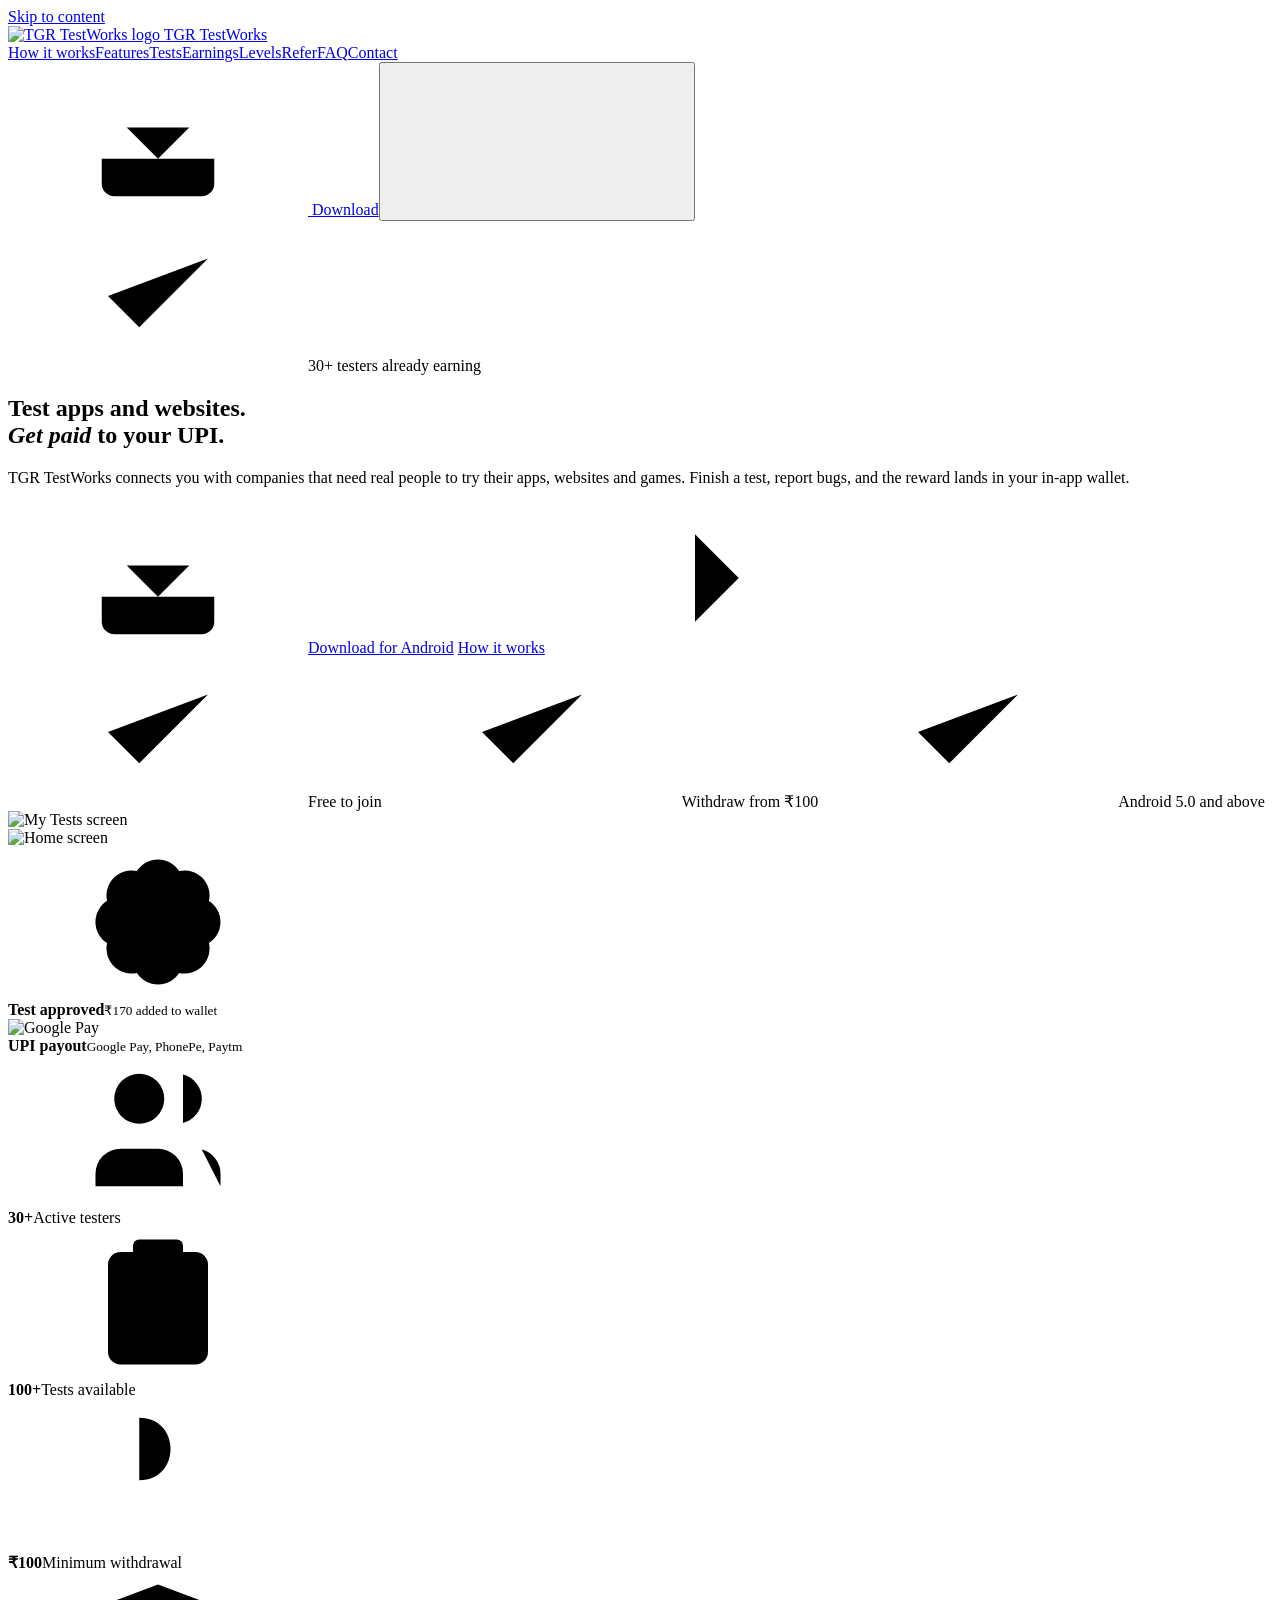
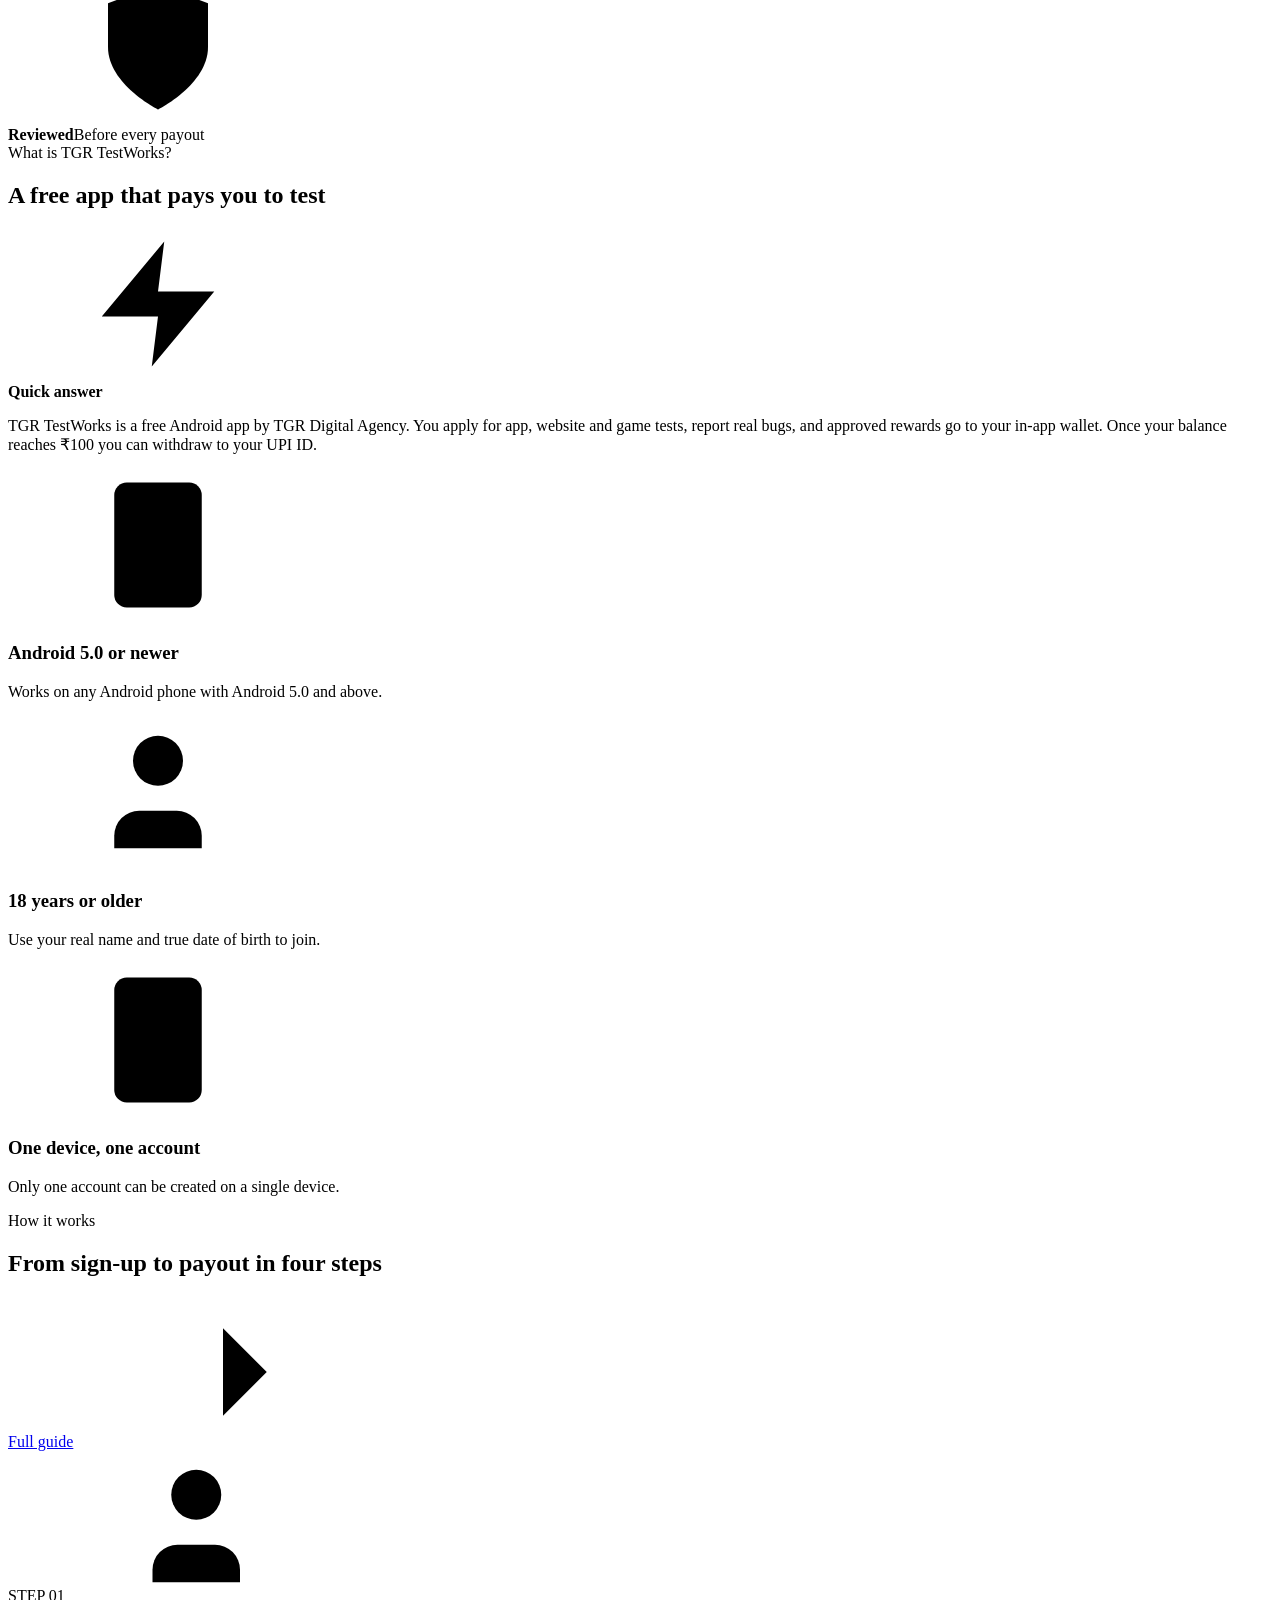
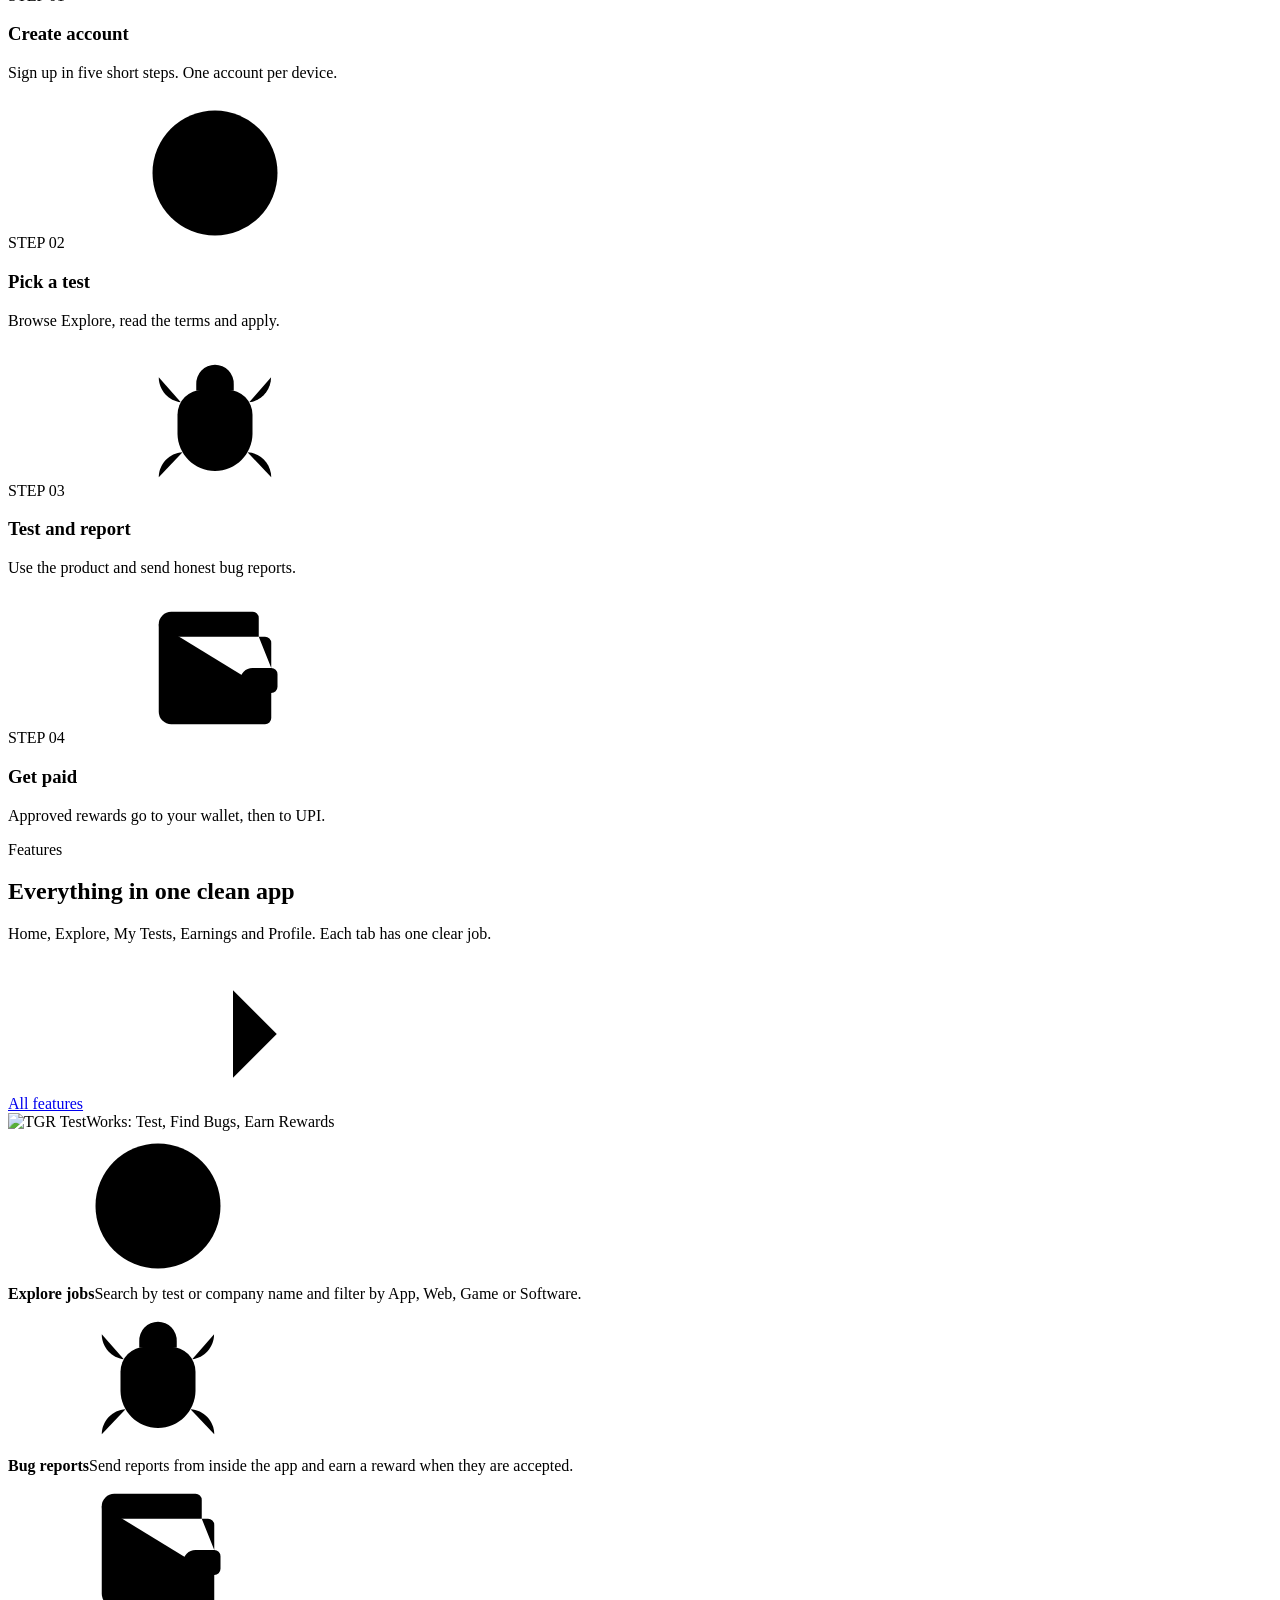
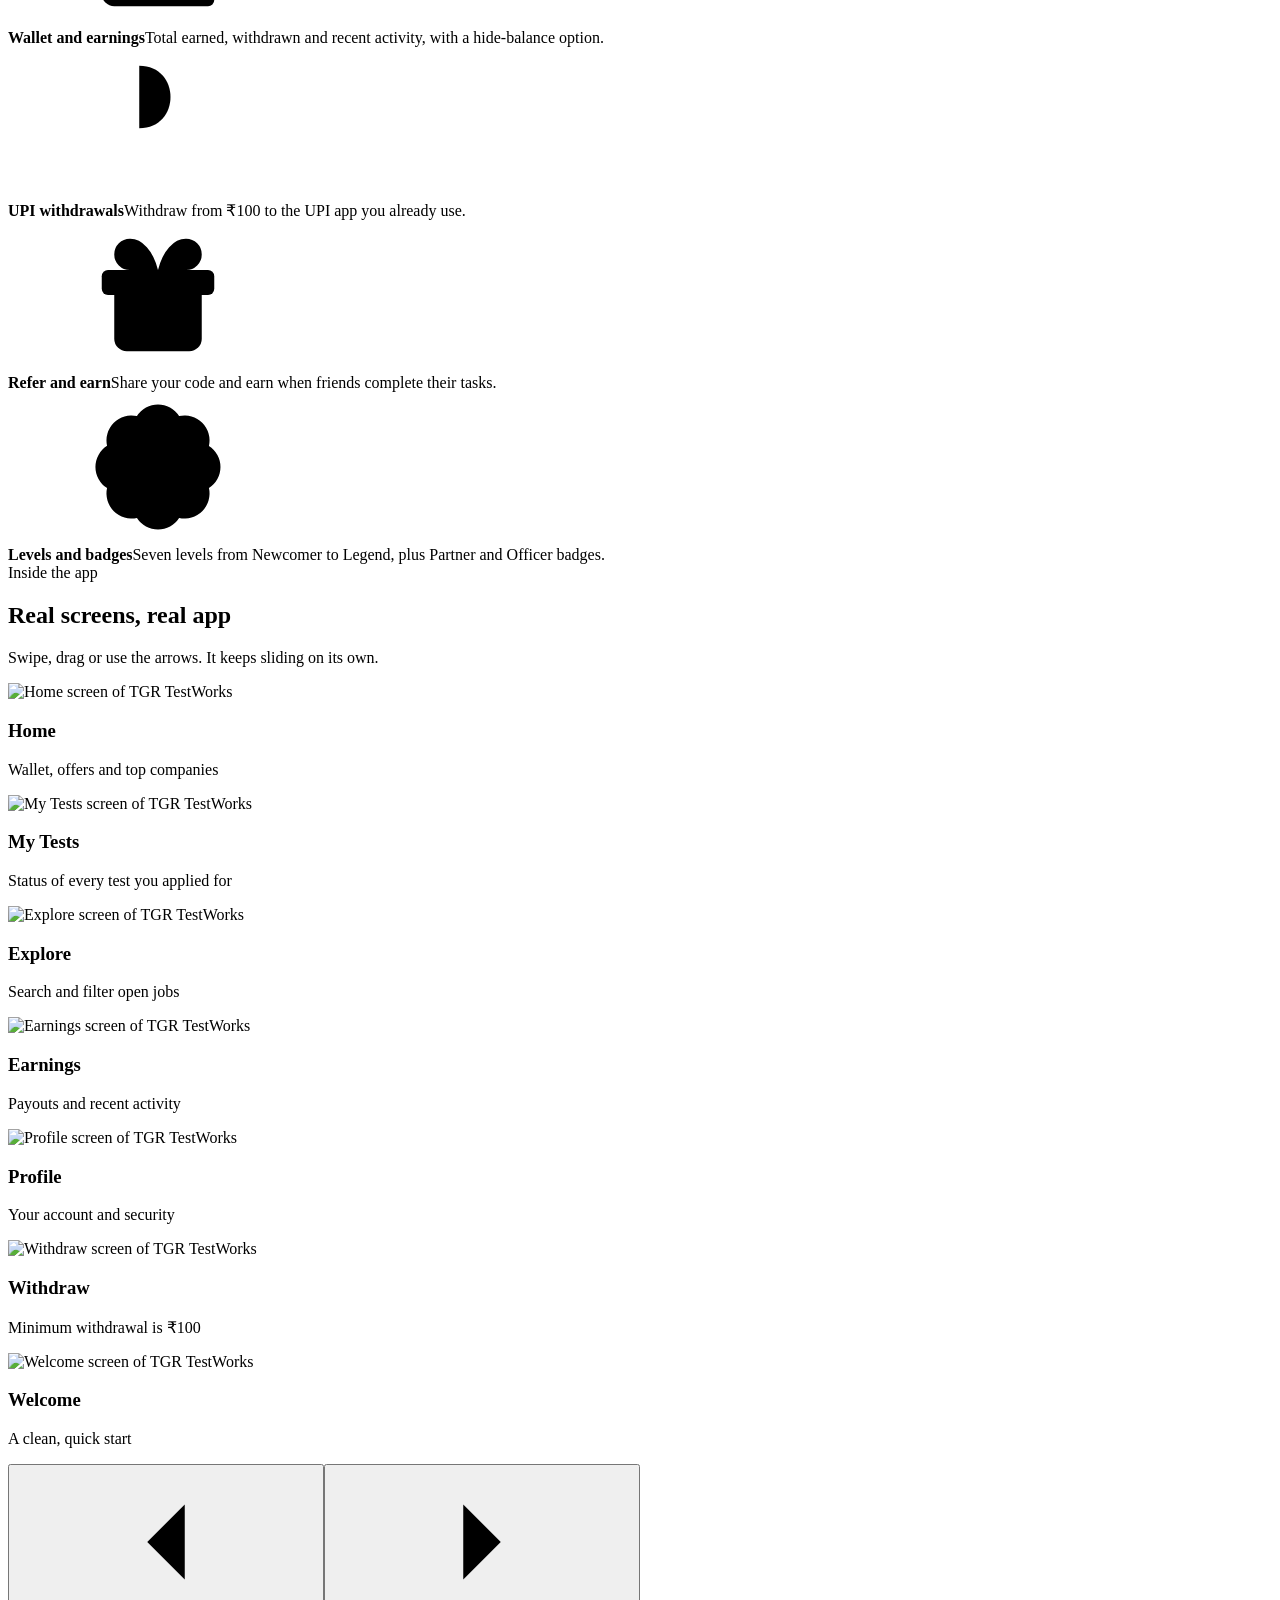
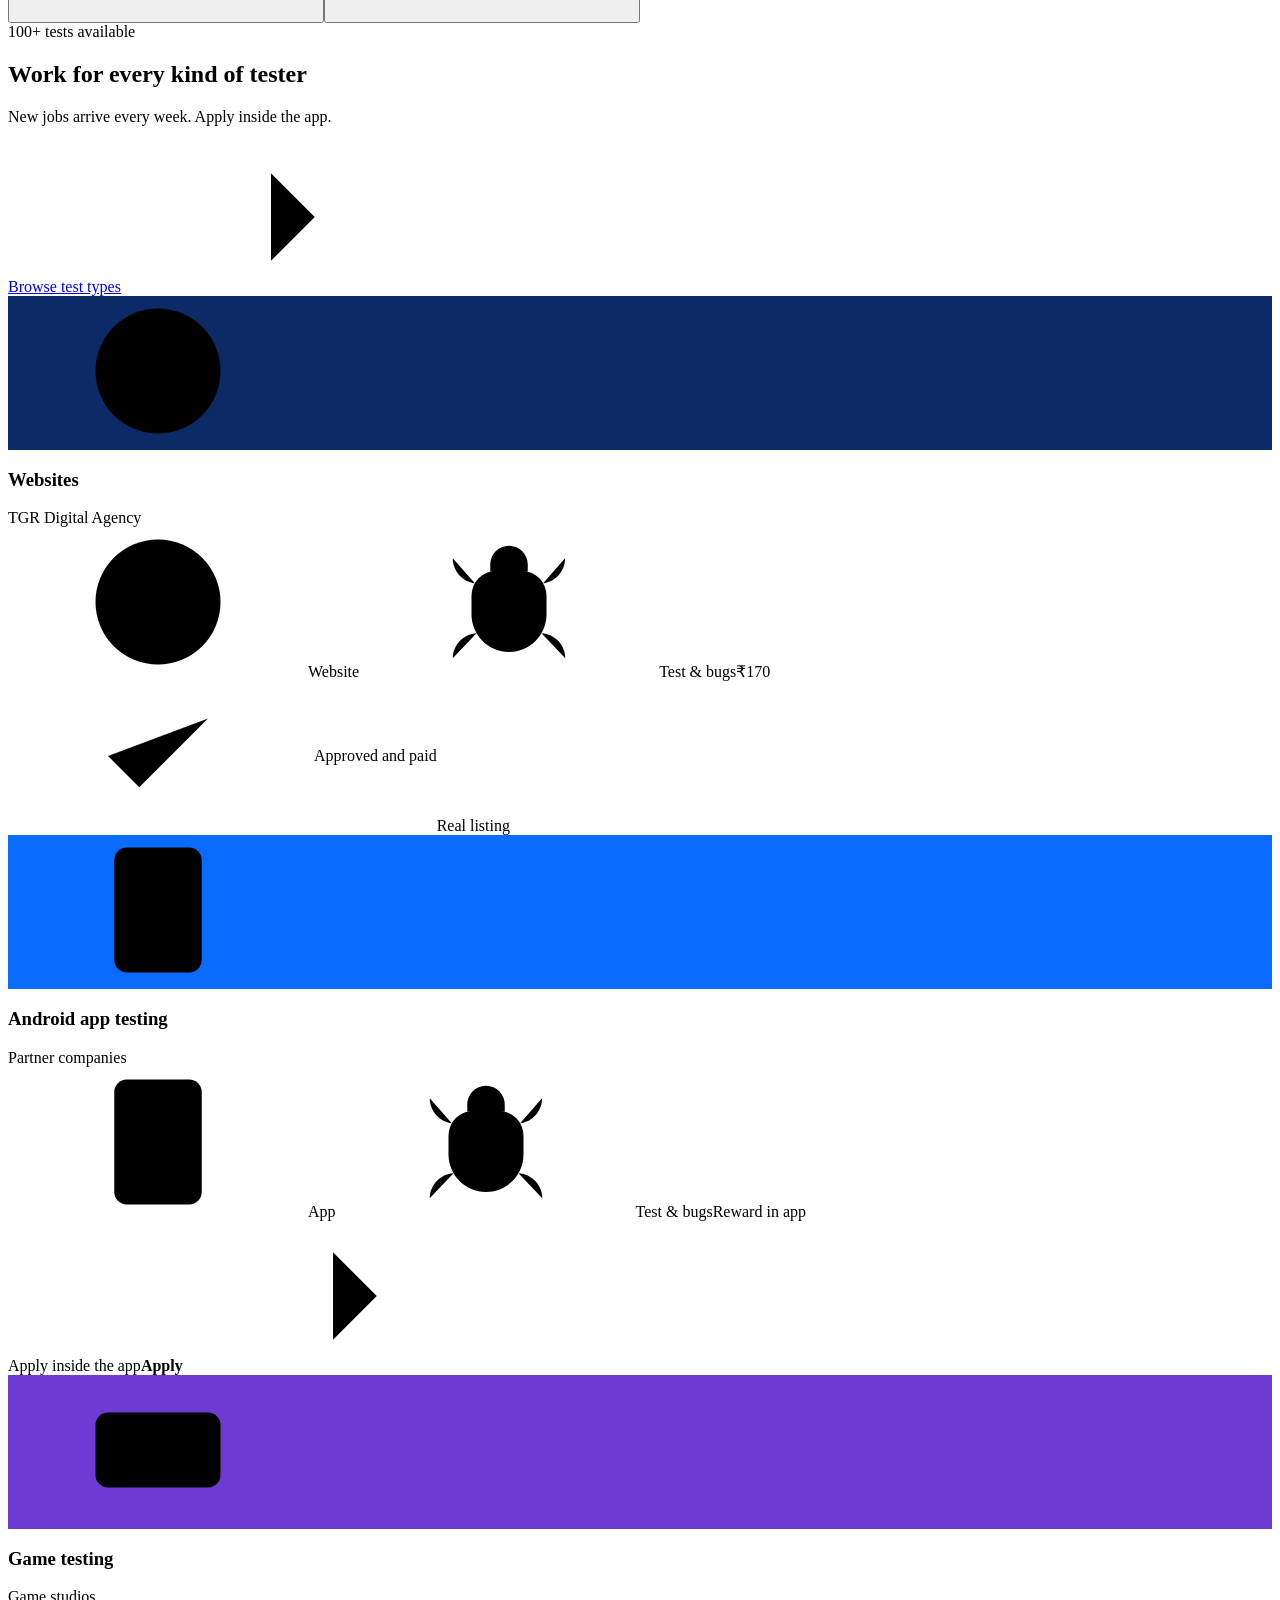
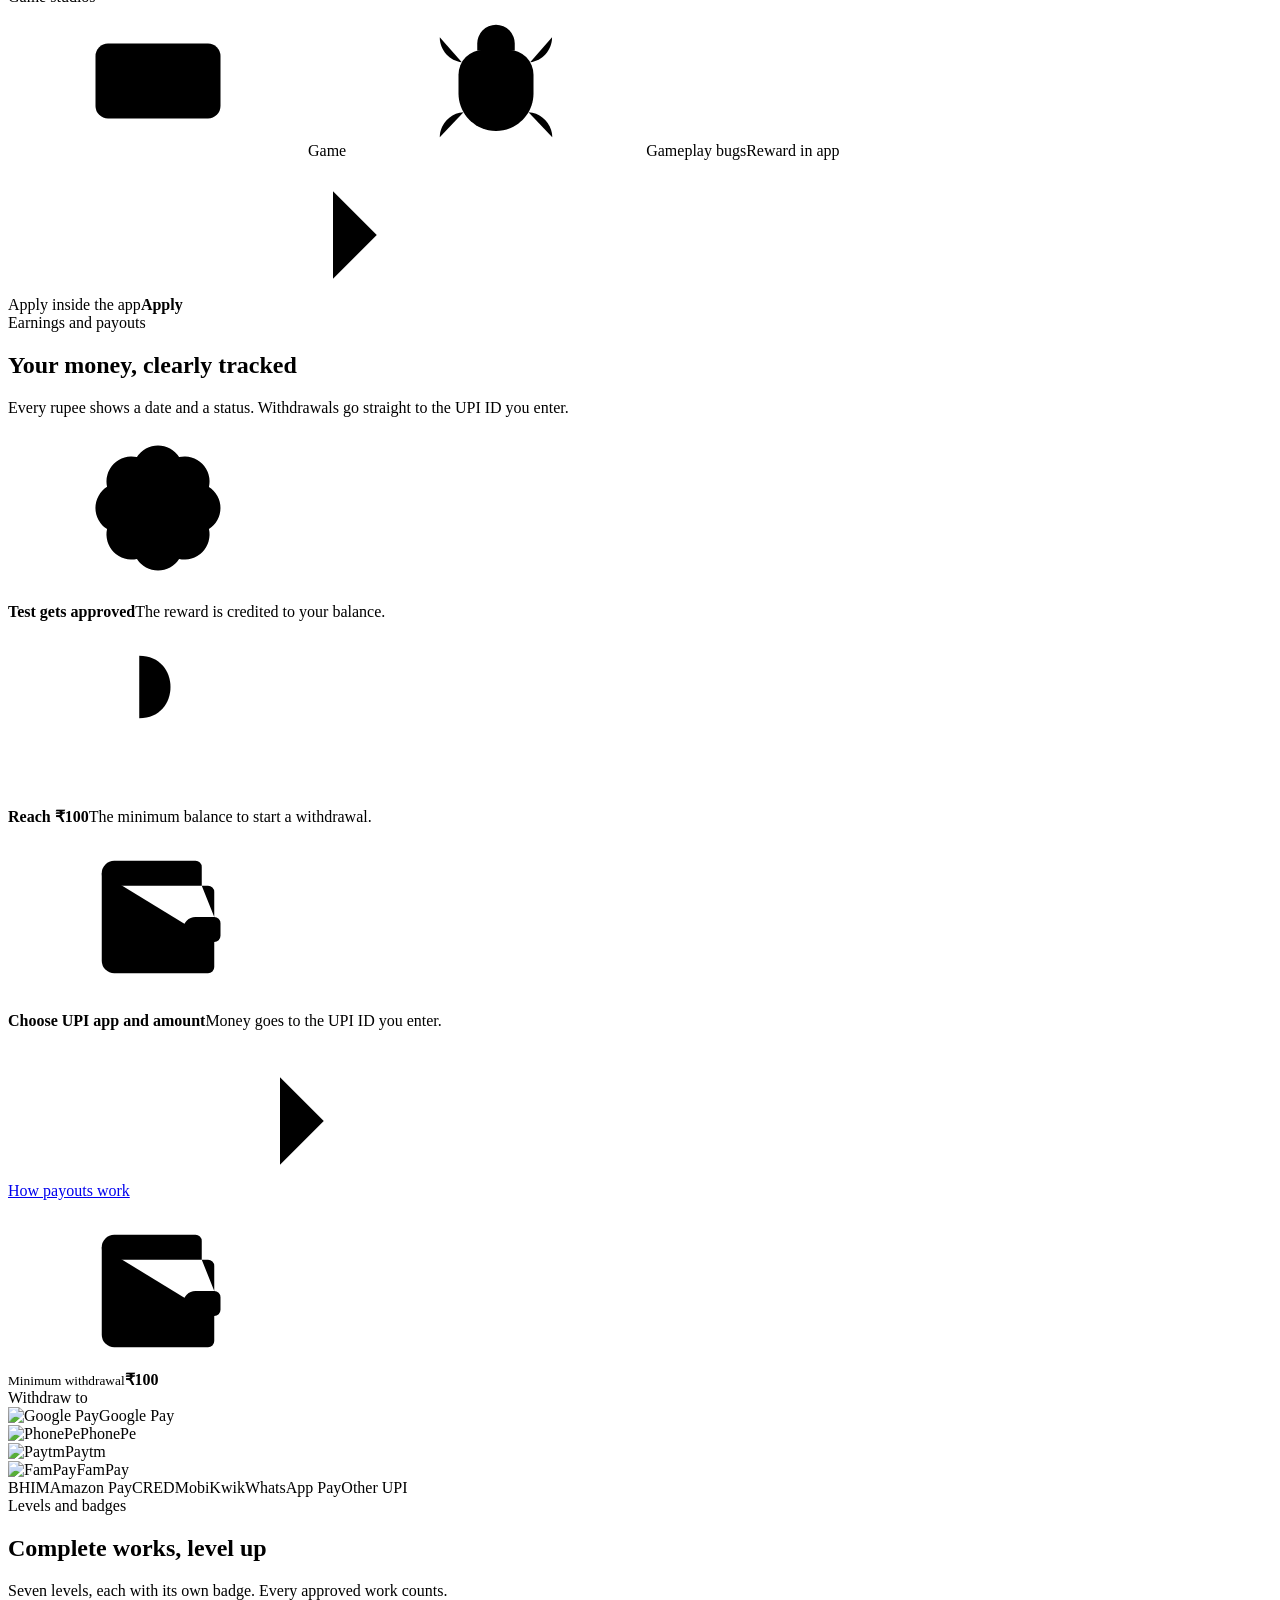
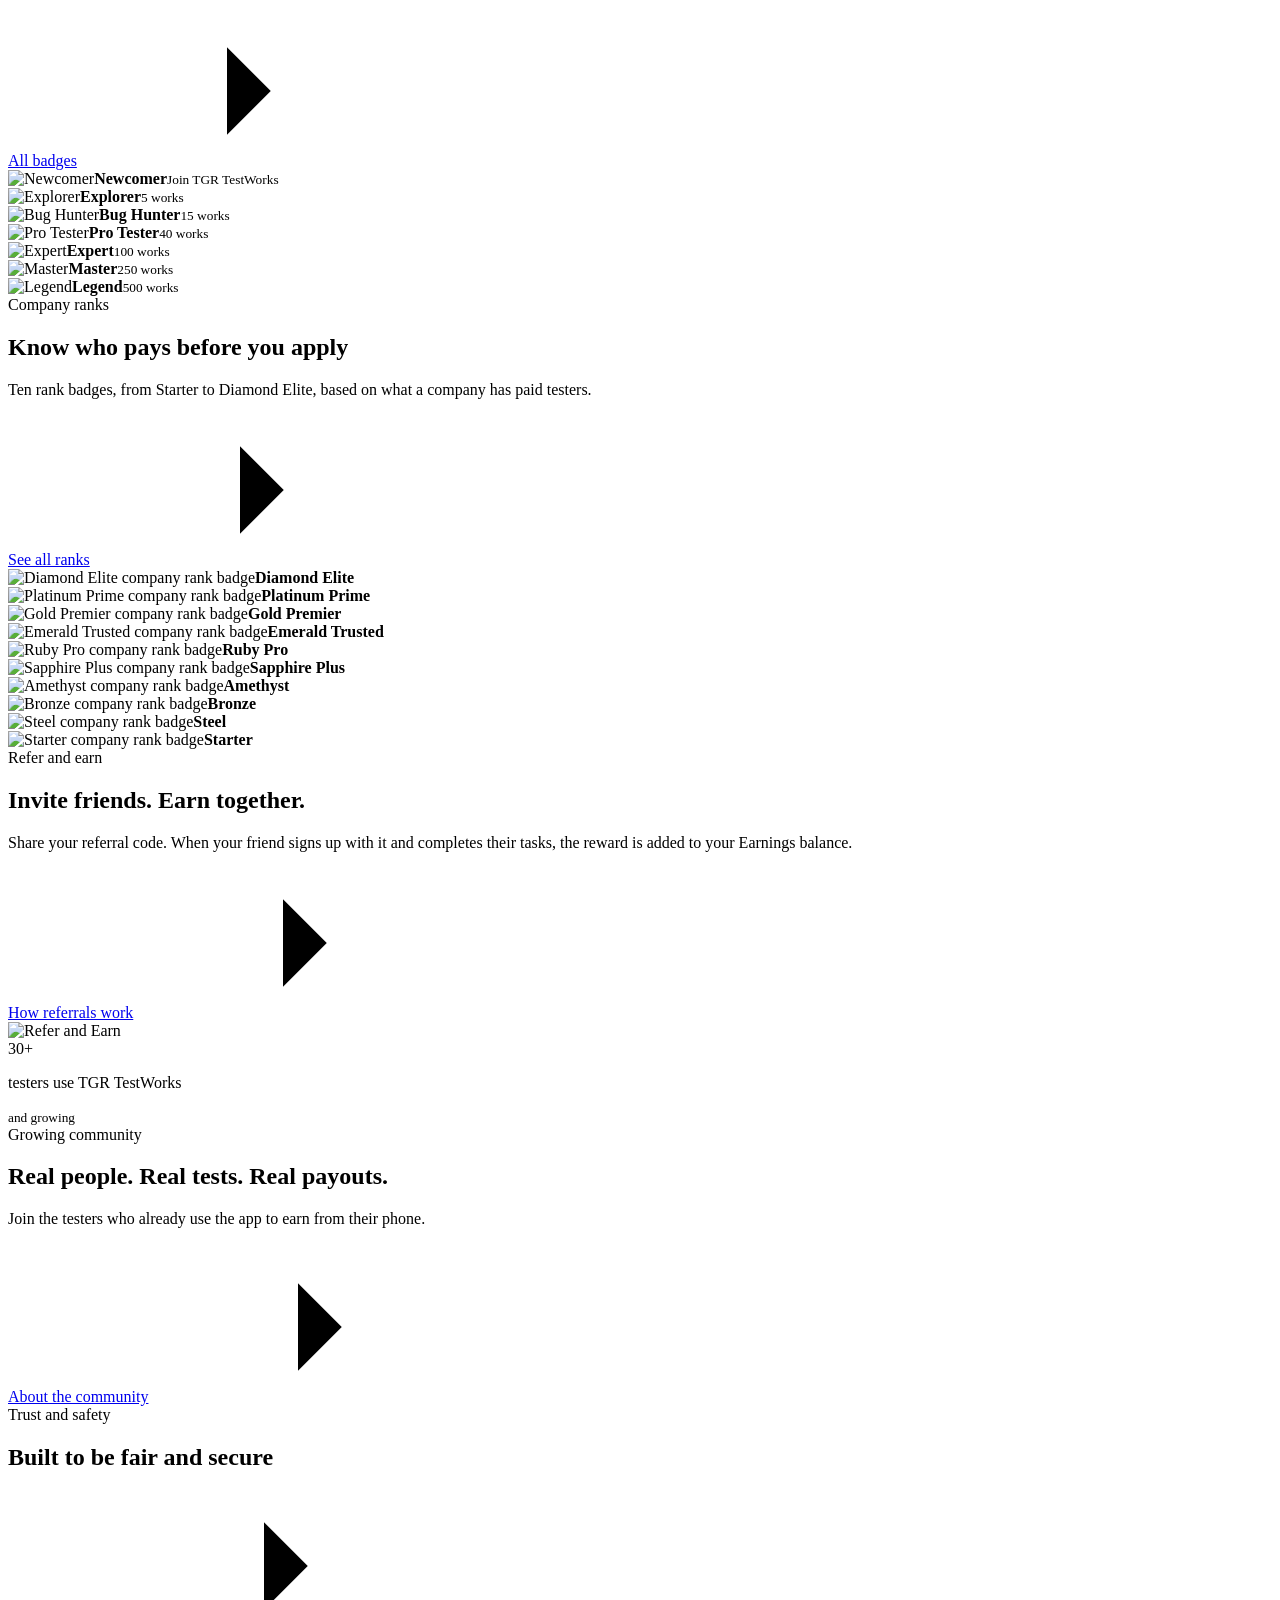
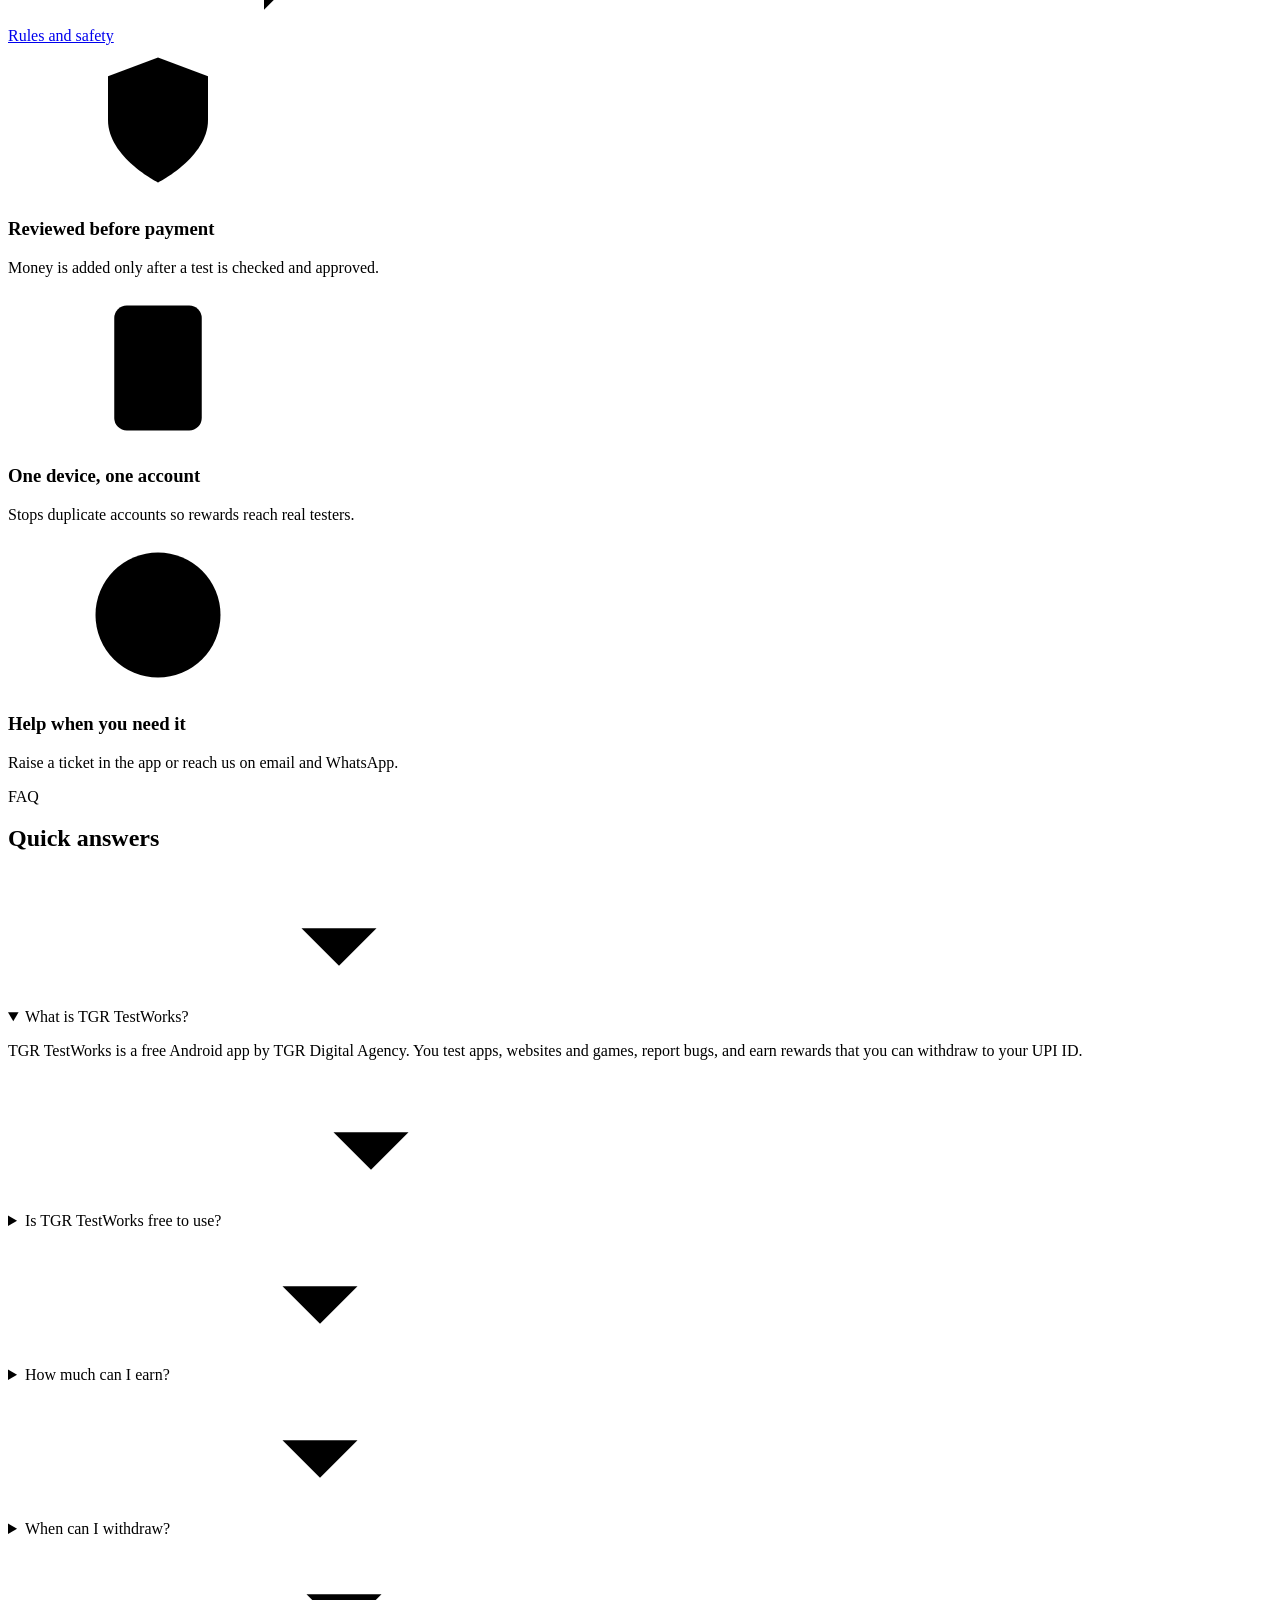
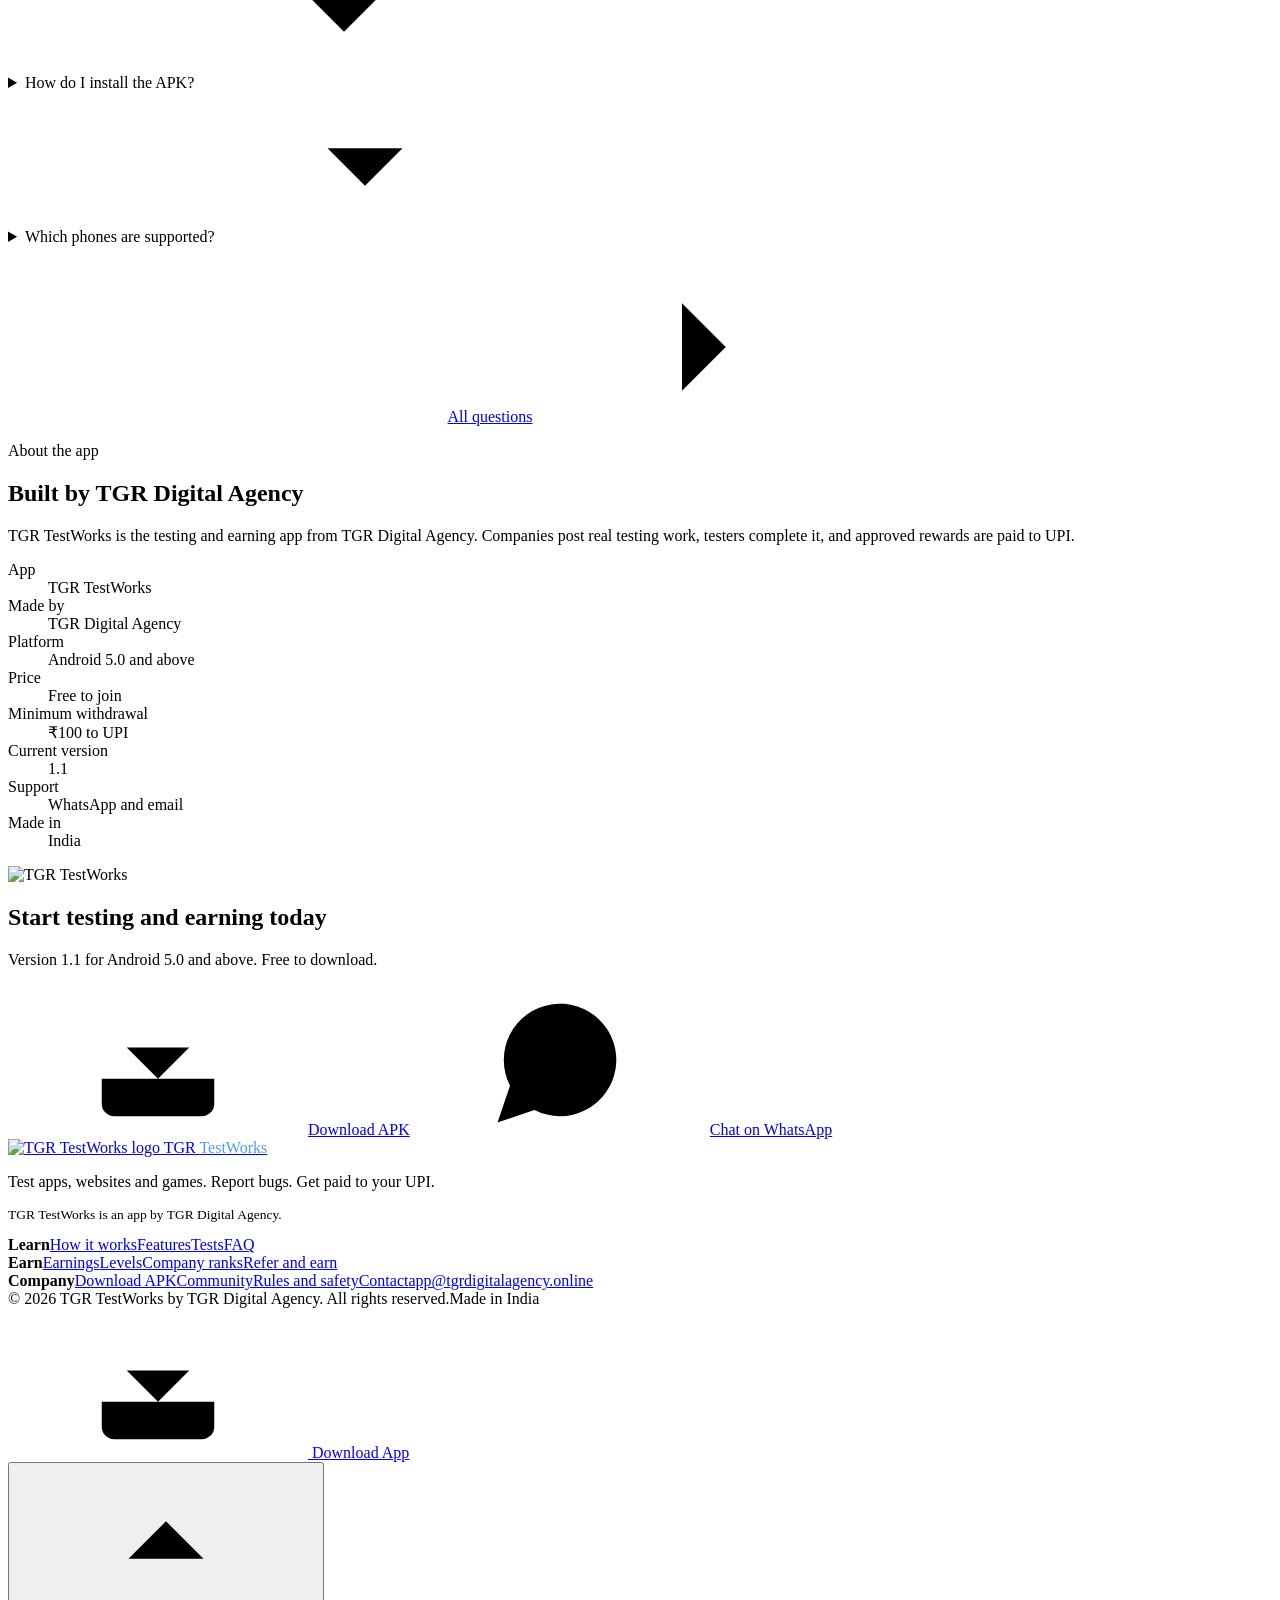
==== index.html @ 00ebae79 "Add files via upload" ====
<!doctype html>
<html lang="en-IN">
<head>
<meta charset="utf-8">
<meta name="viewport" content="width=device-width, initial-scale=1">
<title>TGR TestWorks – Free Earning App to Test Apps &amp; Get Paid</title>
<meta name="description" content="TGR TestWorks by TGR Digital Agency is a free Android earning app. Test apps, websites and games, report bugs and withdraw rewards to UPI from ₹100.">
<meta name="keywords" content="TGR TestWorks, TGR Digital Agency app, TGR Digital Agency earning app, TGR Digital Agency testing app, free earning app, app testing earning app, earn money by testing apps, app tester jobs India, website testing jobs, game testing jobs, bug reporting jobs, UPI earning app, earn money online India, work from home mobile jobs, paise kamane wala app, app test karke paise kamaye, no investment earning app, Android earning app, TGR TestWorks APK, get paid to test apps">
<meta name="robots" content="index,follow,max-image-preview:large,max-snippet:-1,max-video-preview:-1">
<meta name="googlebot" content="index,follow,max-image-preview:large,max-snippet:-1,max-video-preview:-1">
<meta name="author" content="TGR Digital Agency">
<meta name="publisher" content="TGR Digital Agency">
<meta name="application-name" content="TGR TestWorks">
<meta name="apple-mobile-web-app-title" content="TGR TestWorks">
<meta name="generator" content="Hand-built static site">
<meta name="theme-color" content="#0A6CFF">
<meta name="msapplication-TileColor" content="#0A6CFF">
<meta name="referrer" content="strict-origin-when-cross-origin">
<meta name="geo.region" content="IN">
<meta name="geo.placename" content="India">
<meta name="language" content="English">
<meta name="rating" content="general">
<link rel="canonical" href="https://tgrdigitalagency.online/">
<link rel="alternate" hreflang="en-IN" href="https://tgrdigitalagency.online/">
<link rel="alternate" hreflang="x-default" href="https://tgrdigitalagency.online/">
<meta property="og:type" content="website">
<meta property="og:site_name" content="TGR TestWorks">
<meta property="og:locale" content="en_IN">
<meta property="og:title" content="TGR TestWorks – Free Earning App to Test Apps &amp; Get Paid">
<meta property="og:description" content="TGR TestWorks by TGR Digital Agency is a free Android earning app. Test apps, websites and games, report bugs and withdraw rewards to UPI from ₹100.">
<meta property="og:url" content="https://tgrdigitalagency.online/">
<meta property="og:image" content="https://tgrdigitalagency.online/assets/img/og-home.jpg">
<meta property="og:image:secure_url" content="https://tgrdigitalagency.online/assets/img/og-home.jpg">
<meta property="og:image:type" content="image/jpeg">
<meta property="og:image:width" content="1200">
<meta property="og:image:height" content="630">
<meta property="og:image:alt" content="TGR TestWorks free app testing and earning app for Android">
<meta name="twitter:card" content="summary_large_image">
<meta name="twitter:title" content="TGR TestWorks – Free Earning App to Test Apps &amp; Get Paid">
<meta name="twitter:description" content="TGR TestWorks by TGR Digital Agency is a free Android earning app. Test apps, websites and games, report bugs and withdraw rewards to UPI from ₹100.">
<meta name="twitter:image" content="https://tgrdigitalagency.online/assets/img/og-home.jpg">
<meta name="twitter:image:alt" content="TGR TestWorks free app testing and earning app for Android">
<link rel="icon" href="favicon.ico" sizes="any">
<link rel="icon" type="image/png" sizes="32x32" href="favicon-32x32.png">
<link rel="icon" type="image/png" sizes="16x16" href="favicon-16x16.png">
<link rel="apple-touch-icon" sizes="180x180" href="apple-touch-icon.png">
<link rel="manifest" href="site.webmanifest">
<link rel="sitemap" type="application/xml" title="Sitemap" href="sitemap.xml">
<link rel="alternate" type="text/plain" title="LLM site summary" href="llms.txt">
<link rel="preconnect" href="https://fonts.googleapis.com">
<link rel="preconnect" href="https://fonts.gstatic.com" crossorigin>
<link href="https://fonts.googleapis.com/css2?family=Inter:wght@400;500;600;700;800&amp;display=swap" rel="stylesheet">
<link rel="stylesheet" href="assets/css/style.css">
<noscript><style>.reveal{opacity:1!important;transform:none!important}</style></noscript>
<script type="application/ld+json">{"@context":"https://schema.org","@graph":[{"@type":"Organization","@id":"https://tgrdigitalagency.online/#organization","name":"TGR Digital Agency","url":"https://tgrdigitalagency.online/","logo":{"@type":"ImageObject","url":"https://tgrdigitalagency.online/assets/img/logo-512.png","width":512,"height":512},"email":"app@tgrdigitalagency.online","telephone":"+918941801033","contactPoint":[{"@type":"ContactPoint","contactType":"customer support","telephone":"+918941801033","email":"app@tgrdigitalagency.online","areaServed":"IN","availableLanguage":["English","Hindi"]}]},{"@type":"WebSite","@id":"https://tgrdigitalagency.online/#website","url":"https://tgrdigitalagency.online/","name":"TGR TestWorks","description":"Free Android app by TGR Digital Agency to test apps, websites and games, report bugs and earn rewards withdrawable to UPI.","publisher":{"@id":"https://tgrdigitalagency.online/#organization"},"inLanguage":"en-IN"},{"@type":"WebPage","@id":"https://tgrdigitalagency.online/#webpage","url":"https://tgrdigitalagency.online/","name":"TGR TestWorks – Free Earning App to Test Apps & Get Paid","description":"TGR TestWorks by TGR Digital Agency is a free Android earning app. Test apps, websites and games, report bugs and withdraw rewards to UPI from ₹100.","inLanguage":"en-IN","isPartOf":{"@id":"https://tgrdigitalagency.online/#website"},"about":{"@id":"https://tgrdigitalagency.online/#app"},"publisher":{"@id":"https://tgrdigitalagency.online/#organization"},"primaryImageOfPage":{"@type":"ImageObject","url":"https://tgrdigitalagency.online/assets/img/og-home.jpg","width":1200,"height":630},"datePublished":"2026-11-22","dateModified":"2026-11-22","keywords":"TGR TestWorks, TGR Digital Agency app, TGR Digital Agency earning app, TGR Digital Agency testing app, free earning app, app testing earning app, earn money by testing apps, app tester jobs India, website testing jobs, game testing jobs, bug reporting jobs, UPI earning app, earn money online India, work from home mobile jobs, paise kamane wala app, app test karke paise kamaye, no investment earning app, Android earning app, TGR TestWorks APK, get paid to test apps","speakable":{"@type":"SpeakableSpecification","cssSelector":[".quick p","h1"]},"breadcrumb":{"@id":"https://tgrdigitalagency.online/#breadcrumb"}},{"@type":"BreadcrumbList","@id":"https://tgrdigitalagency.online/#breadcrumb","itemListElement":[{"@type":"ListItem","position":1,"name":"Home","item":"https://tgrdigitalagency.online/"}]},{"@type":["MobileApplication","SoftwareApplication"],"@id":"https://tgrdigitalagency.online/#app","name":"TGR TestWorks","alternateName":["TGR Digital Agency app","TGR Digital Agency earning app","TGR Digital Agency testing app"],"description":"TGR TestWorks is a free Android app where you test apps, websites and games, report bugs and get paid to your UPI from ₹100.","applicationCategory":"BusinessApplication","operatingSystem":"Android 5.0 and above","softwareVersion":"1.1","inLanguage":"en-IN","downloadUrl":"https://tgrdigitalagency.online/app.apk","installUrl":"https://tgrdigitalagency.online/app.apk","image":"https://tgrdigitalagency.online/assets/img/og-home.jpg","screenshot":["https://tgrdigitalagency.online/assets/img/home.webp","https://tgrdigitalagency.online/assets/img/tests.webp","https://tgrdigitalagency.online/assets/img/explore.webp","https://tgrdigitalagency.online/assets/img/earn.webp"],"publisher":{"@id":"https://tgrdigitalagency.online/#organization"},"author":{"@id":"https://tgrdigitalagency.online/#organization"},"offers":{"@type":"Offer","price":"0","priceCurrency":"INR"},"featureList":["Explore jobs","My Tests","Clear work terms","Bug reports","Wallet and earnings","UPI withdrawals","Transaction history","Refer and earn","Leaderboard","Levels and badges","Companies and ranks","Notifications","Help and support","Profile and security"]},{"@type":"FAQPage","@id":"https://tgrdigitalagency.online/#faq","mainEntity":[{"@type":"Question","name":"What is TGR TestWorks?","acceptedAnswer":{"@type":"Answer","text":"TGR TestWorks is a free Android app by TGR Digital Agency. You test apps, websites and games, report bugs, and earn rewards that you can withdraw to your UPI ID."}},{"@type":"Question","name":"Is TGR TestWorks free to use?","acceptedAnswer":{"@type":"Answer","text":"Yes. Creating an account and applying for tests costs nothing. You only earn."}},{"@type":"Question","name":"How much can I earn?","acceptedAnswer":{"@type":"Answer","text":"Each test shows its own reward before you apply. Accepted bug reports can earn a reward too. Your total is always visible on the Earnings tab."}},{"@type":"Question","name":"When can I withdraw?","acceptedAnswer":{"@type":"Answer","text":"As soon as your available balance reaches ₹100. Choose your UPI app, enter your UPI ID and the amount, and confirm."}},{"@type":"Question","name":"How do I install the APK?","acceptedAnswer":{"@type":"Answer","text":"Download the file, open it and allow Install from this source if Android asks. The app will then install and open normally."}},{"@type":"Question","name":"Which phones are supported?","acceptedAnswer":{"@type":"Answer","text":"Any Android phone running Android 5.0 or newer."}}]}]}</script>
</head>
<body>
<a class="skip" href="#content">Skip to content</a>
<svg width="0" height="0" style="position:absolute" aria-hidden="true">
 <symbol id="i-download" viewBox="0 0 24 24"><path d="M21 15v4a2 2 0 0 1-2 2H5a2 2 0 0 1-2-2v-4"/><polyline points="7 10 12 15 17 10"/><line x1="12" y1="15" x2="12" y2="3"/></symbol>
 <symbol id="i-shield" viewBox="0 0 24 24"><path d="M12 22s8-4 8-10V5l-8-3-8 3v7c0 6 8 10 8 10z"/><path d="m9 12 2 2 4-4"/></symbol>
 <symbol id="i-wallet" viewBox="0 0 24 24"><path d="M19 7V4a1 1 0 0 0-1-1H5a2 2 0 0 0 0 4h15a1 1 0 0 1 1 1v4h-3a2 2 0 0 0 0 4h3a1 1 0 0 0 1-1v-2a1 1 0 0 0-1-1"/><path d="M3 5v14a2 2 0 0 0 2 2h15a1 1 0 0 0 1-1v-4"/></symbol>
 <symbol id="i-bug" viewBox="0 0 24 24"><path d="m8 2 1.88 1.88"/><path d="M14.12 3.88 16 2"/><path d="M9 7.13v-1a3.003 3.003 0 1 1 6 0v1"/><path d="M12 20c-3.3 0-6-2.7-6-6v-3a4 4 0 0 1 4-4h4a4 4 0 0 1 4 4v3c0 3.3-2.7 6-6 6"/><path d="M12 20v-9"/><path d="M6.53 9C4.6 8.8 3 7.1 3 5"/><path d="M6 13H2"/><path d="M3 21c0-2.1 1.7-3.9 3.8-4"/><path d="M20.97 5c0 2.1-1.6 3.8-3.5 4"/><path d="M22 13h-4"/><path d="M17.2 17c2.1.1 3.8 1.9 3.8 4"/></symbol>
 <symbol id="i-compass" viewBox="0 0 24 24"><circle cx="12" cy="12" r="10"/><polygon points="16.24 7.76 14.12 14.12 7.76 16.24 9.88 9.88 16.24 7.76"/></symbol>
 <symbol id="i-users" viewBox="0 0 24 24"><path d="M16 21v-2a4 4 0 0 0-4-4H6a4 4 0 0 0-4 4v2"/><circle cx="9" cy="7" r="4"/><path d="M22 21v-2a4 4 0 0 0-3-3.87"/><path d="M16 3.13a4 4 0 0 1 0 7.75"/></symbol>
 <symbol id="i-gift" viewBox="0 0 24 24"><rect x="3" y="8" width="18" height="4" rx="1"/><path d="M12 8v13"/><path d="M19 12v7a2 2 0 0 1-2 2H7a2 2 0 0 1-2-2v-7"/><path d="M7.5 8a2.5 2.5 0 0 1 0-5A4.8 8 0 0 1 12 8a4.8 8 0 0 1 4.5-5 2.5 2.5 0 0 1 0 5"/></symbol>
 <symbol id="i-trophy" viewBox="0 0 24 24"><path d="M6 9H4.5a2.5 2.5 0 0 1 0-5H6"/><path d="M18 9h1.5a2.5 2.5 0 0 0 0-5H18"/><path d="M4 22h16"/><path d="M10 14.66V17c0 .55-.47.98-.97 1.21C7.85 18.75 7 20.24 7 22"/><path d="M14 14.66V17c0 .55.47.98.97 1.21C16.15 18.75 17 20.24 17 22"/><path d="M18 2H6v7a6 6 0 0 0 12 0V2Z"/></symbol>
 <symbol id="i-bell" viewBox="0 0 24 24"><path d="M6 8a6 6 0 0 1 12 0c0 7 3 9 3 9H3s3-2 3-9"/><path d="M10.3 21a1.94 1.94 0 0 0 3.4 0"/></symbol>
 <symbol id="i-phone" viewBox="0 0 24 24"><rect x="5" y="2" width="14" height="20" rx="2"/><path d="M12 18h.01"/></symbol>
 <symbol id="i-globe" viewBox="0 0 24 24"><circle cx="12" cy="12" r="10"/><path d="M2 12h20"/><path d="M12 2a15.3 15.3 0 0 1 4 10 15.3 15.3 0 0 1-4 10 15.3 15.3 0 0 1-4-10 15.3 15.3 0 0 1 4-10z"/></symbol>
 <symbol id="i-gamepad" viewBox="0 0 24 24"><line x1="6" x2="10" y1="12" y2="12"/><line x1="8" x2="8" y1="10" y2="14"/><line x1="15" x2="15.01" y1="13" y2="13"/><line x1="18" x2="18.01" y1="11" y2="11"/><rect width="20" height="12" x="2" y="6" rx="2"/></symbol>
 <symbol id="i-monitor" viewBox="0 0 24 24"><rect width="20" height="14" x="2" y="3" rx="2"/><line x1="8" x2="16" y1="21" y2="21"/><line x1="12" x2="12" y1="17" y2="21"/></symbol>
 <symbol id="i-check" viewBox="0 0 24 24"><path d="M20 6 9 17l-5-5"/></symbol>
 <symbol id="i-lock" viewBox="0 0 24 24"><rect width="18" height="11" x="3" y="11" rx="2"/><path d="M7 11V7a5 5 0 0 1 10 0v4"/></symbol>
 <symbol id="i-zap" viewBox="0 0 24 24"><path d="M13 2 3 14h9l-1 8 10-12h-9l1-8z"/></symbol>
 <symbol id="i-clock" viewBox="0 0 24 24"><circle cx="12" cy="12" r="10"/><polyline points="12 6 12 12 16 14"/></symbol>
 <symbol id="i-support" viewBox="0 0 24 24"><circle cx="12" cy="12" r="10"/><circle cx="12" cy="12" r="4"/><path d="m4.93 4.93 4.24 4.24"/><path d="m14.83 9.17 4.24-4.24"/><path d="m14.83 14.83 4.24 4.24"/><path d="m9.17 14.83-4.24 4.24"/></symbol>
 <symbol id="i-arrow" viewBox="0 0 24 24"><path d="M5 12h14"/><path d="m12 5 7 7-7 7"/></symbol>
 <symbol id="i-down" viewBox="0 0 24 24"><path d="m6 9 6 6 6-6"/></symbol>
 <symbol id="i-file" viewBox="0 0 24 24"><path d="M14.5 2H6a2 2 0 0 0-2 2v16a2 2 0 0 0 2 2h12a2 2 0 0 0 2-2V7.5L14.5 2z"/><polyline points="14 2 14 8 20 8"/><line x1="8" y1="13" x2="16" y2="13"/><line x1="8" y1="17" x2="13" y2="17"/></symbol>
 <symbol id="i-badge" viewBox="0 0 24 24"><path d="M3.85 8.62a4 4 0 0 1 4.78-4.77 4 4 0 0 1 6.74 0 4 4 0 0 1 4.78 4.78 4 4 0 0 1 0 6.74 4 4 0 0 1-4.77 4.78 4 4 0 0 1-6.75 0 4 4 0 0 1-4.78-4.77 4 4 0 0 1 0-6.76Z"/><path d="m9 12 2 2 4-4"/></symbol>
 <symbol id="i-ticket" viewBox="0 0 24 24"><path d="M2 9a3 3 0 0 1 0 6v2a2 2 0 0 0 2 2h16a2 2 0 0 0 2-2v-2a3 3 0 0 1 0-6V7a2 2 0 0 0-2-2H4a2 2 0 0 0-2 2Z"/><path d="M13 5v2"/><path d="M13 17v2"/><path d="M13 11v2"/></symbol>
 <symbol id="i-building" viewBox="0 0 24 24"><rect width="16" height="20" x="4" y="2" rx="2"/><path d="M9 22v-4h6v4"/><path d="M8 6h.01M16 6h.01M12 6h.01M12 10h.01M12 14h.01M16 10h.01M16 14h.01M8 10h.01M8 14h.01"/></symbol>
 <symbol id="i-rupee" viewBox="0 0 24 24"><path d="M6 3h12"/><path d="M6 8h12"/><path d="m6 13 8.5 8"/><path d="M6 13h3"/><path d="M9 13c6.667 0 6.667-10 0-10"/></symbol>
 <symbol id="i-menu" viewBox="0 0 24 24"><line x1="4" y1="7" x2="20" y2="7"/><line x1="4" y1="12" x2="20" y2="12"/><line x1="4" y1="17" x2="20" y2="17"/></symbol>
 <symbol id="i-x" viewBox="0 0 24 24"><path d="M18 6 6 18"/><path d="m6 6 12 12"/></symbol>
 <symbol id="i-search" viewBox="0 0 24 24"><circle cx="11" cy="11" r="8"/><path d="m21 21-4.3-4.3"/></symbol>
 <symbol id="i-userplus" viewBox="0 0 24 24"><path d="M16 21v-2a4 4 0 0 0-4-4H6a4 4 0 0 0-4 4v2"/><circle cx="9" cy="7" r="4"/><line x1="19" x2="19" y1="8" y2="14"/><line x1="22" x2="16" y1="11" y2="11"/></symbol>
 <symbol id="i-clip" viewBox="0 0 24 24"><rect width="8" height="4" x="8" y="2" rx="1"/><path d="M16 4h2a2 2 0 0 1 2 2v14a2 2 0 0 1-2 2H6a2 2 0 0 1-2-2V6a2 2 0 0 1 2-2h2"/><path d="m9 14 2 2 4-4"/></symbol>
 <symbol id="i-device" viewBox="0 0 24 24"><rect width="14" height="20" x="5" y="2" rx="2"/><path d="m9 12 2 2 4-4"/></symbol>
 <symbol id="i-eye" viewBox="0 0 24 24"><path d="M2 12s3.6-7 10-7 10 7 10 7-3.6 7-10 7S2 12 2 12z"/><circle cx="12" cy="12" r="3"/></symbol>
 <symbol id="i-left" viewBox="0 0 24 24"><path d="m15 18-6-6 6-6"/></symbol>
 <symbol id="i-right" viewBox="0 0 24 24"><path d="m9 18 6-6-6-6"/></symbol>
 <symbol id="i-chat" viewBox="0 0 24 24"><path d="M7.9 20A9 9 0 1 0 4 16.1L2 22Z"/></symbol>
 <symbol id="i-call" viewBox="0 0 24 24"><path d="M22 16.92v3a2 2 0 0 1-2.18 2 19.79 19.79 0 0 1-8.63-3.07 19.5 19.5 0 0 1-6-6 19.79 19.79 0 0 1-3.07-8.67A2 2 0 0 1 4.11 2h3a2 2 0 0 1 2 1.72 12.84 12.84 0 0 0 .7 2.81 2 2 0 0 1-.45 2.11L8.09 9.91a16 16 0 0 0 6 6l1.27-1.27a2 2 0 0 1 2.11-.45 12.84 12.84 0 0 0 2.81.7A2 2 0 0 1 22 16.92z"/></symbol>
 <symbol id="i-mail" viewBox="0 0 24 24"><rect width="20" height="16" x="2" y="4" rx="2"/><path d="m22 7-8.97 5.7a1.94 1.94 0 0 1-2.06 0L2 7"/></symbol>
 <symbol id="i-key" viewBox="0 0 24 24"><circle cx="7.5" cy="15.5" r="5.5"/><path d="m21 2-9.6 9.6"/><path d="m15.5 7.5 3 3L22 7l-3-3"/></symbol>
 <symbol id="i-history" viewBox="0 0 24 24"><path d="M3 12a9 9 0 1 0 9-9 9.75 9.75 0 0 0-6.74 2.74L3 8"/><path d="M3 3v5h5"/><path d="M12 7v5l4 2"/></symbol>
 <symbol id="i-user" viewBox="0 0 24 24"><path d="M19 21v-2a4 4 0 0 0-4-4H9a4 4 0 0 0-4 4v2"/><circle cx="12" cy="7" r="4"/></symbol>
<symbol id="i-up" viewBox="0 0 24 24"><path d="m18 15-6-6-6 6"/></symbol></svg>
<header><div class="wrap nav"><a href="index.html" class="brand" aria-label="TGR TestWorks home"><img src="assets/img/icon.png" alt="TGR TestWorks logo" width="128" height="128" fetchpriority="high"> TGR <span>TestWorks</span></a><nav class="links" id="links" aria-label="Main"><a href="how-it-works.html">How it works</a><a href="features.html">Features</a><a href="tests.html">Tests</a><a href="earnings.html">Earnings</a><a href="levels.html">Levels</a><a href="refer-and-earn.html">Refer</a><a href="faq.html">FAQ</a><a href="contact.html">Contact</a></nav><a class="btn btn-primary" href="download.html"><svg class="ico" aria-hidden="true"><use href="#i-download"/></svg> Download</a><button class="burger" id="burger" aria-label="Menu" aria-expanded="false"><svg class="ico" aria-hidden="true"><use href="#i-menu"/></svg></button></div></header>
<main id="content">

<section class="hero" id="top">
 <div class="wrap hero-grid">
  <div>
   <div class="pill"><i><svg class="ico" style="stroke-width:3"><use href="#i-check"/></svg></i>30+ testers already earning</div>
   <h1>Test apps and websites.<br><em>Get paid</em> to your UPI.</h1>
   <p class="lead">TGR TestWorks connects you with companies that need real people to try their apps, websites and games. Finish a test, report bugs, and the reward lands in your in-app wallet.</p>
   <div class="cta">
    <a class="btn btn-primary" href="app.apk" download><svg class="ico"><use href="#i-download"/></svg>Download for Android</a>
    <a class="btn btn-line" href="how-it-works.html">How it works<svg class="ico"><use href="#i-arrow"/></svg></a>
   </div>
   <div class="meta"><span><svg class="ico"><use href="#i-check"/></svg>Free to join</span><span><svg class="ico"><use href="#i-check"/></svg>Withdraw from ₹100</span><span><svg class="ico"><use href="#i-check"/></svg>Android 5.0 and above</span></div>
  </div>
  <div class="hero-art">
   <div class="phone a"><img src="assets/img/tests.webp" alt="My Tests screen" width="420" height="870" fetchpriority="high"></div>
   <div class="phone b"><img src="assets/img/home.webp" alt="Home screen" width="420" height="907" fetchpriority="high"></div>
   <div class="float f1"><span class="ic"><svg class="ico"><use href="#i-badge"/></svg></span><div><b>Test approved</b><small>₹170 added to wallet</small></div></div>
   <div class="float f2"><img src="assets/img/upi_gpay.webp" alt="Google Pay" width="96" height="96" loading="lazy" decoding="async"><div><b>UPI payout</b><small>Google Pay, PhonePe, Paytm</small></div></div>
  </div>
 </div>
</section>

<section style="padding:0">
 <div class="wrap stats-grid">
  <div class="stat"><span class="ic"><svg class="ico"><use href="#i-users"/></svg></span><div><b><span data-count="30">30</span>+</b><span>Active testers</span></div></div>
  <div class="stat"><span class="ic"><svg class="ico"><use href="#i-clip"/></svg></span><div><b><span data-count="100">100</span>+</b><span>Tests available</span></div></div>
  <div class="stat"><span class="ic"><svg class="ico"><use href="#i-rupee"/></svg></span><div><b>₹100</b><span>Minimum withdrawal</span></div></div>
  <div class="stat"><span class="ic"><svg class="ico"><use href="#i-shield"/></svg></span><div><b>Reviewed</b><span>Before every payout</span></div></div>
 </div>
</section>

<section class="bg-soft"><div class="wrap"><div class="head reveal"><div><span class="eyebrow">What is TGR TestWorks?</span><h2>A free app that pays you to test</h2></div></div><div class="quick reveal"><svg class="ico" aria-hidden="true"><use href="#i-zap"/></svg><div><b>Quick answer</b><p>TGR TestWorks is a free Android app by TGR Digital Agency. You apply for app, website and game tests, report real bugs, and approved rewards go to your in-app wallet. Once your balance reaches ₹100 you can withdraw to your UPI ID.</p></div></div><div class="grid3 reveal"><div class="card"><svg class="ico" aria-hidden="true"><use href="#i-phone"/></svg><h3>Android 5.0 or newer</h3><p>Works on any Android phone with Android 5.0 and above.</p></div><div class="card"><svg class="ico" aria-hidden="true"><use href="#i-user"/></svg><h3>18 years or older</h3><p>Use your real name and true date of birth to join.</p></div><div class="card"><svg class="ico" aria-hidden="true"><use href="#i-device"/></svg><h3>One device, one account</h3><p>Only one account can be created on a single device.</p></div></div></div></section>

<section>
 <div class="wrap">
  <div class="head reveal"><div><span class="eyebrow">How it works</span><h2>From sign-up to payout in four steps</h2></div><a class="more" href="how-it-works.html">Full guide<svg class="ico"><use href="#i-arrow"/></svg></a></div>
  <div class="mini-steps reveal">
   <div class="ms"><span class="n">STEP 01</span><svg class="ico"><use href="#i-userplus"/></svg><h3>Create account</h3><p>Sign up in five short steps. One account per device.</p></div>
   <div class="ms"><span class="n">STEP 02</span><svg class="ico"><use href="#i-compass"/></svg><h3>Pick a test</h3><p>Browse Explore, read the terms and apply.</p></div>
   <div class="ms"><span class="n">STEP 03</span><svg class="ico"><use href="#i-bug"/></svg><h3>Test and report</h3><p>Use the product and send honest bug reports.</p></div>
   <div class="ms"><span class="n">STEP 04</span><svg class="ico"><use href="#i-wallet"/></svg><h3>Get paid</h3><p>Approved rewards go to your wallet, then to UPI.</p></div>
  </div>
 </div>
</section>

<section class="bg-soft">
 <div class="wrap">
  <div class="head reveal"><div><span class="eyebrow">Features</span><h2>Everything in one clean app</h2><p class="lead">Home, Explore, My Tests, Earnings and Profile. Each tab has one clear job.</p></div><a class="more" href="features.html">All features<svg class="ico"><use href="#i-arrow"/></svg></a></div>
  <div class="feat-split">
   <div class="feat-art reveal"><img src="assets/img/banner1.webp" alt="TGR TestWorks: Test, Find Bugs, Earn Rewards" width="640" height="421" loading="lazy" decoding="async"></div>
   <div class="flist reveal" id="featMini"><div class="fi"><svg class="ico" aria-hidden="true"><use href="#i-compass"/></svg><div><b>Explore jobs</b><span>Search by test or company name and filter by App, Web, Game or Software.</span></div></div><div class="fi"><svg class="ico" aria-hidden="true"><use href="#i-bug"/></svg><div><b>Bug reports</b><span>Send reports from inside the app and earn a reward when they are accepted.</span></div></div><div class="fi"><svg class="ico" aria-hidden="true"><use href="#i-wallet"/></svg><div><b>Wallet and earnings</b><span>Total earned, withdrawn and recent activity, with a hide-balance option.</span></div></div><div class="fi"><svg class="ico" aria-hidden="true"><use href="#i-rupee"/></svg><div><b>UPI withdrawals</b><span>Withdraw from ₹100 to the UPI app you already use.</span></div></div><div class="fi"><svg class="ico" aria-hidden="true"><use href="#i-gift"/></svg><div><b>Refer and earn</b><span>Share your code and earn when friends complete their tasks.</span></div></div><div class="fi"><svg class="ico" aria-hidden="true"><use href="#i-badge"/></svg><div><b>Levels and badges</b><span>Seven levels from Newcomer to Legend, plus Partner and Officer badges.</span></div></div></div>
  </div>
 </div>
</section>

<section>
 <div class="wrap">
  <div class="head center reveal"><span class="eyebrow">Inside the app</span><h2>Real screens, real app</h2><p class="lead">Swipe, drag or use the arrows. It keeps sliding on its own.</p></div>
  <div class="slider-wrap">
   <div class="slider" id="slider"><div class="strack" id="strack"><div class="slide"><div class="phone"><img src="assets/img/home.webp" alt="Home screen of TGR TestWorks" width="420" height="907" loading="lazy" decoding="async"></div><h3>Home</h3><p>Wallet, offers and top companies</p></div><div class="slide"><div class="phone"><img src="assets/img/tests.webp" alt="My Tests screen of TGR TestWorks" width="420" height="870" loading="lazy" decoding="async"></div><h3>My Tests</h3><p>Status of every test you applied for</p></div><div class="slide"><div class="phone"><img src="assets/img/explore.webp" alt="Explore screen of TGR TestWorks" width="420" height="870" loading="lazy" decoding="async"></div><h3>Explore</h3><p>Search and filter open jobs</p></div><div class="slide"><div class="phone"><img src="assets/img/earn.webp" alt="Earnings screen of TGR TestWorks" width="420" height="870" loading="lazy" decoding="async"></div><h3>Earnings</h3><p>Payouts and recent activity</p></div><div class="slide"><div class="phone"><img src="assets/img/profile.webp" alt="Profile screen of TGR TestWorks" width="420" height="869" loading="lazy" decoding="async"></div><h3>Profile</h3><p>Your account and security</p></div><div class="slide"><div class="phone"><img src="assets/img/minw.webp" alt="Withdraw screen of TGR TestWorks" width="420" height="893" loading="lazy" decoding="async"></div><h3>Withdraw</h3><p>Minimum withdrawal is ₹100</p></div><div class="slide"><div class="phone"><img src="assets/img/splash.webp" alt="Welcome screen of TGR TestWorks" width="420" height="886" loading="lazy" decoding="async"></div><h3>Welcome</h3><p>A clean, quick start</p></div></div></div>
   <div class="arrows"><button class="arrow" id="prev" aria-label="Previous"><svg class="ico"><use href="#i-left"/></svg></button><button class="arrow" id="next" aria-label="Next"><svg class="ico"><use href="#i-right"/></svg></button></div>
  </div>
 </div>
</section>

<section class="bg-soft">
 <div class="wrap">
  <div class="head reveal"><div><span class="eyebrow">100+ tests available</span><h2>Work for every kind of tester</h2><p class="lead">New jobs arrive every week. Apply inside the app.</p></div><a class="more" href="tests.html">Browse test types<svg class="ico"><use href="#i-arrow"/></svg></a></div>
  <div class="list reveal" id="listMini"><article class="job live" data-t="web"><div class="job-top"><div class="job-logo" style="background:#0B2A66"><svg class="ico" aria-hidden="true"><use href="#i-globe"/></svg></div><div><h3>Websites</h3><div class="co">TGR Digital Agency</div></div></div><div class="tags"><span class="tag t-plat"><svg class="ico" aria-hidden="true"><use href="#i-globe"/></svg>Website</span><span class="tag t-kind"><svg class="ico" aria-hidden="true"><use href="#i-bug"/></svg>Test &amp; bugs</span><span class="tag t-pay">₹170</span></div><div class="job-foot"><span style="display:inline-flex;align-items:center;gap:6px"><svg class="ico" aria-hidden="true"><use href="#i-check"/></svg>Approved and paid</span><span>Real listing</span></div></article><article class="job" data-t="app"><div class="job-top"><div class="job-logo" style="background:#0A6CFF"><svg class="ico" aria-hidden="true"><use href="#i-phone"/></svg></div><div><h3>Android app testing</h3><div class="co">Partner companies</div></div></div><div class="tags"><span class="tag t-plat"><svg class="ico" aria-hidden="true"><use href="#i-phone"/></svg>App</span><span class="tag t-kind"><svg class="ico" aria-hidden="true"><use href="#i-bug"/></svg>Test &amp; bugs</span><span class="tag t-pay">Reward in app</span></div><div class="job-foot"><span>Apply inside the app</span><b>Apply<svg class="ico" aria-hidden="true"><use href="#i-arrow"/></svg></b></div></article><article class="job" data-t="game"><div class="job-top"><div class="job-logo" style="background:#6D3BD2"><svg class="ico" aria-hidden="true"><use href="#i-gamepad"/></svg></div><div><h3>Game testing</h3><div class="co">Game studios</div></div></div><div class="tags"><span class="tag t-plat"><svg class="ico" aria-hidden="true"><use href="#i-gamepad"/></svg>Game</span><span class="tag t-kind"><svg class="ico" aria-hidden="true"><use href="#i-bug"/></svg>Gameplay bugs</span><span class="tag t-pay">Reward in app</span></div><div class="job-foot"><span>Apply inside the app</span><b>Apply<svg class="ico" aria-hidden="true"><use href="#i-arrow"/></svg></b></div></article></div>
 </div>
</section>

<section class="dark">
 <div class="wrap earn">
  <div class="reveal">
   <span class="eyebrow">Earnings and payouts</span>
   <h2>Your money, clearly tracked</h2>
   <p class="lead">Every rupee shows a date and a status. Withdrawals go straight to the UPI ID you enter.</p>
   <div class="flow">
    <div><i><svg class="ico"><use href="#i-badge"/></svg></i><p><b>Test gets approved</b><span>The reward is credited to your balance.</span></p></div>
    <div><i><svg class="ico"><use href="#i-rupee"/></svg></i><p><b>Reach ₹100</b><span>The minimum balance to start a withdrawal.</span></p></div>
    <div><i><svg class="ico"><use href="#i-wallet"/></svg></i><p><b>Choose UPI app and amount</b><span>Money goes to the UPI ID you enter.</span></p></div>
   </div>
   <p style="margin-top:8px"><a class="more" href="earnings.html">How payouts work<svg class="ico"><use href="#i-arrow"/></svg></a></p>
  </div>
  <div class="panel reveal">
   <div class="rule"><div class="rico"><svg class="ico"><use href="#i-wallet"/></svg></div><div><small>Minimum withdrawal</small><b>₹100</b></div></div>
   <div class="upi-title">Withdraw to</div>
   <div class="upilogos"><div><img src="assets/img/upi_gpay.webp" alt="Google Pay" width="96" height="96" loading="lazy" decoding="async">Google Pay</div><div><img src="assets/img/upi_phonepe.webp" alt="PhonePe" width="96" height="96" loading="lazy" decoding="async">PhonePe</div><div><img src="assets/img/upi_paytm.webp" alt="Paytm" width="96" height="96" loading="lazy" decoding="async">Paytm</div><div><img src="assets/img/upi_fampay.webp" alt="FamPay" width="96" height="96" loading="lazy" decoding="async">FamPay</div></div>
   <div class="upis"><span>BHIM</span><span>Amazon Pay</span><span>CRED</span><span>MobiKwik</span><span>WhatsApp Pay</span><span>Other UPI</span></div>
  </div>
 </div>
</section>

<section>
 <div class="wrap">
  <div class="head reveal"><div><span class="eyebrow">Levels and badges</span><h2>Complete works, level up</h2><p class="lead">Seven levels, each with its own badge. Every approved work counts.</p></div><a class="more" href="levels.html">All badges<svg class="ico"><use href="#i-arrow"/></svg></a></div>
  <div class="bstrip reveal" id="lvMini"><div class="bcard"><img src="assets/img/bd_newcomer.webp" alt="Newcomer" width="200" height="200" loading="lazy" decoding="async"><b>Newcomer</b><small>Join TGR TestWorks</small></div><div class="bcard"><img src="assets/img/bd_explorer.webp" alt="Explorer" width="200" height="200" loading="lazy" decoding="async"><b>Explorer</b><small>5 works</small></div><div class="bcard"><img src="assets/img/bd_bughunter.webp" alt="Bug Hunter" width="200" height="200" loading="lazy" decoding="async"><b>Bug Hunter</b><small>15 works</small></div><div class="bcard"><img src="assets/img/bd_protester.webp" alt="Pro Tester" width="200" height="200" loading="lazy" decoding="async"><b>Pro Tester</b><small>40 works</small></div><div class="bcard"><img src="assets/img/bd_expert.webp" alt="Expert" width="200" height="200" loading="lazy" decoding="async"><b>Expert</b><small>100 works</small></div><div class="bcard"><img src="assets/img/bd_master.webp" alt="Master" width="200" height="200" loading="lazy" decoding="async"><b>Master</b><small>250 works</small></div><div class="bcard"><img src="assets/img/bd_legend.webp" alt="Legend" width="200" height="200" loading="lazy" decoding="async"><b>Legend</b><small>500 works</small></div></div>
 </div>
</section>

<section class="bg-soft">
 <div class="wrap">
  <div class="head reveal"><div><span class="eyebrow">Company ranks</span><h2>Know who pays before you apply</h2><p class="lead">Ten rank badges, from Starter to Diamond Elite, based on what a company has paid testers.</p></div><a class="more" href="company-ranks.html">See all ranks<svg class="ico"><use href="#i-arrow"/></svg></a></div>
  <div class="rstrip reveal" id="rkMini"><div class="rcard"><img src="assets/img/rk1.webp" alt="Diamond Elite company rank badge" width="240" height="250" loading="lazy" decoding="async"><b>Diamond Elite</b></div><div class="rcard"><img src="assets/img/rk2.webp" alt="Platinum Prime company rank badge" width="240" height="250" loading="lazy" decoding="async"><b>Platinum Prime</b></div><div class="rcard"><img src="assets/img/rk3.webp" alt="Gold Premier company rank badge" width="240" height="250" loading="lazy" decoding="async"><b>Gold Premier</b></div><div class="rcard"><img src="assets/img/rk4.webp" alt="Emerald Trusted company rank badge" width="240" height="250" loading="lazy" decoding="async"><b>Emerald Trusted</b></div><div class="rcard"><img src="assets/img/rk5.webp" alt="Ruby Pro company rank badge" width="240" height="250" loading="lazy" decoding="async"><b>Ruby Pro</b></div><div class="rcard"><img src="assets/img/rk6.webp" alt="Sapphire Plus company rank badge" width="240" height="250" loading="lazy" decoding="async"><b>Sapphire Plus</b></div><div class="rcard"><img src="assets/img/rk7.webp" alt="Amethyst company rank badge" width="240" height="250" loading="lazy" decoding="async"><b>Amethyst</b></div><div class="rcard"><img src="assets/img/rk8.webp" alt="Bronze company rank badge" width="240" height="250" loading="lazy" decoding="async"><b>Bronze</b></div><div class="rcard"><img src="assets/img/rk9.webp" alt="Steel company rank badge" width="240" height="250" loading="lazy" decoding="async"><b>Steel</b></div><div class="rcard"><img src="assets/img/rk10.webp" alt="Starter company rank badge" width="240" height="250" loading="lazy" decoding="async"><b>Starter</b></div></div>
 </div>
</section>

<section>
 <div class="wrap">
  <div class="refer reveal">
   <div class="txt"><span class="eyebrow">Refer and earn</span><h2>Invite friends. Earn together.</h2><p>Share your referral code. When your friend signs up with it and completes their tasks, the reward is added to your Earnings balance.</p><a class="btn btn-white" href="refer-and-earn.html">How referrals work<svg class="ico"><use href="#i-arrow"/></svg></a></div>
   <div class="art"><img src="assets/img/refer.webp" alt="Refer and Earn" width="720" height="240" loading="lazy" decoding="async"></div>
  </div>
 </div>
</section>

<section class="bg-soft">
 <div class="wrap comm">
  <div class="big reveal"><div class="num"><span data-count="30">30</span>+</div><p>testers use TGR TestWorks</p><small>and growing</small></div>
  <div class="reveal">
   <span class="eyebrow">Growing community</span>
   <h2>Real people. Real tests. Real payouts.</h2>
   <p class="lead" style="margin-bottom:24px">Join the testers who already use the app to earn from their phone.</p>
   <a class="more" href="community.html">About the community<svg class="ico"><use href="#i-arrow"/></svg></a>
  </div>
 </div>
</section>

<section>
 <div class="wrap">
  <div class="head reveal"><div><span class="eyebrow">Trust and safety</span><h2>Built to be fair and secure</h2></div><a class="more" href="rules-and-safety.html">Rules and safety<svg class="ico"><use href="#i-arrow"/></svg></a></div>
  <div class="grid3 reveal">
   <div class="card"><svg class="ico"><use href="#i-shield"/></svg><h3>Reviewed before payment</h3><p>Money is added only after a test is checked and approved.</p></div>
   <div class="card"><svg class="ico"><use href="#i-device"/></svg><h3>One device, one account</h3><p>Stops duplicate accounts so rewards reach real testers.</p></div>
   <div class="card"><svg class="ico"><use href="#i-support"/></svg><h3>Help when you need it</h3><p>Raise a ticket in the app or reach us on email and WhatsApp.</p></div>
  </div>
 </div>
</section>

<section class="bg-soft">
 <div class="wrap">
  <div class="head center reveal"><span class="eyebrow">FAQ</span><h2>Quick answers</h2></div>
  <div class="faq reveal" id="faqMini"><details open><summary>What is TGR TestWorks?<svg class="ico" aria-hidden="true"><use href="#i-down"/></svg></summary><p>TGR TestWorks is a free Android app by TGR Digital Agency. You test apps, websites and games, report bugs, and earn rewards that you can withdraw to your UPI ID.</p></details><details><summary>Is TGR TestWorks free to use?<svg class="ico" aria-hidden="true"><use href="#i-down"/></svg></summary><p>Yes. Creating an account and applying for tests costs nothing. You only earn.</p></details><details><summary>How much can I earn?<svg class="ico" aria-hidden="true"><use href="#i-down"/></svg></summary><p>Each test shows its own reward before you apply. Accepted bug reports can earn a reward too. Your total is always visible on the Earnings tab.</p></details><details><summary>When can I withdraw?<svg class="ico" aria-hidden="true"><use href="#i-down"/></svg></summary><p>As soon as your available balance reaches ₹100. Choose your UPI app, enter your UPI ID and the amount, and confirm.</p></details><details><summary>How do I install the APK?<svg class="ico" aria-hidden="true"><use href="#i-down"/></svg></summary><p>Download the file, open it and allow Install from this source if Android asks. The app will then install and open normally.</p></details><details><summary>Which phones are supported?<svg class="ico" aria-hidden="true"><use href="#i-down"/></svg></summary><p>Any Android phone running Android 5.0 or newer.</p></details></div>
  <p style="text-align:center;margin-top:26px"><a class="more" href="faq.html">All questions<svg class="ico"><use href="#i-arrow"/></svg></a></p>
 </div>
</section>

<section class="bg-soft"><div class="wrap"><div class="head reveal"><div><span class="eyebrow">About the app</span><h2>Built by TGR Digital Agency</h2><p class="lead">TGR TestWorks is the testing and earning app from TGR Digital Agency. Companies post real testing work, testers complete it, and approved rewards are paid to UPI.</p></div></div><dl class="facts reveal"><div><dt>App</dt><dd>TGR TestWorks</dd></div><div><dt>Made by</dt><dd>TGR Digital Agency</dd></div><div><dt>Platform</dt><dd>Android 5.0 and above</dd></div><div><dt>Price</dt><dd>Free to join</dd></div><div><dt>Minimum withdrawal</dt><dd>₹100 to UPI</dd></div><div><dt>Current version</dt><dd>1.1</dd></div><div><dt>Support</dt><dd>WhatsApp and email</dd></div><div><dt>Made in</dt><dd>India</dd></div></dl></div></section>

<section id="download" class="final">
 <div class="wrap">
  <img src="assets/img/icon.png" alt="TGR TestWorks" width="128" height="128" loading="lazy" decoding="async">
  <h2>Start testing and earning today</h2>
  <p>Version 1.1 for Android 5.0 and above. Free to download.</p>
  <div class="cta"><a class="btn btn-primary" id="apkBtn" href="app.apk" download><svg class="ico"><use href="#i-download"/></svg>Download APK</a><a class="btn btn-wa" href="https://wa.me/918941801033" target="_blank" rel="noopener"><svg class="ico"><use href="#i-chat"/></svg>Chat on WhatsApp</a></div>
 </div>
</section>

</main>
<footer><div class="wrap"><div class="fgrid"><div><a class="brand" href="index.html"><img src="assets/img/icon.png" alt="TGR TestWorks logo" width="128" height="128" loading="lazy" decoding="async"> TGR <span style="color:#4D9BFF">TestWorks</span></a><p>Test apps, websites and games. Report bugs. Get paid to your UPI.</p><p style="margin-top:10px;font-size:13.5px">TGR TestWorks is an app by TGR Digital Agency.</p></div><div class="col"><b>Learn</b><a href="how-it-works.html">How it works</a><a href="features.html">Features</a><a href="tests.html">Tests</a><a href="faq.html">FAQ</a></div><div class="col"><b>Earn</b><a href="earnings.html">Earnings</a><a href="levels.html">Levels</a><a href="company-ranks.html">Company ranks</a><a href="refer-and-earn.html">Refer and earn</a></div><div class="col"><b>Company</b><a href="download.html">Download APK</a><a href="community.html">Community</a><a href="rules-and-safety.html">Rules and safety</a><a href="contact.html">Contact</a><a href="mailto:app@tgrdigitalagency.online">app@tgrdigitalagency.online</a></div></div><div class="copy"><span>© <span id="yr">2026</span> TGR TestWorks by TGR Digital Agency. All rights reserved.</span><span>Made in India</span></div></div></footer>
<div class="sticky" id="sticky"><a class="btn btn-primary" href="app.apk" download><svg class="ico" aria-hidden="true"><use href="#i-download"/></svg> Download App</a></div><button class="totop" id="totop" aria-label="Back to top"><svg class="ico" aria-hidden="true"><use href="#i-up"/></svg></button><script src="assets/js/main.js" defer></script>
</body>
</html>
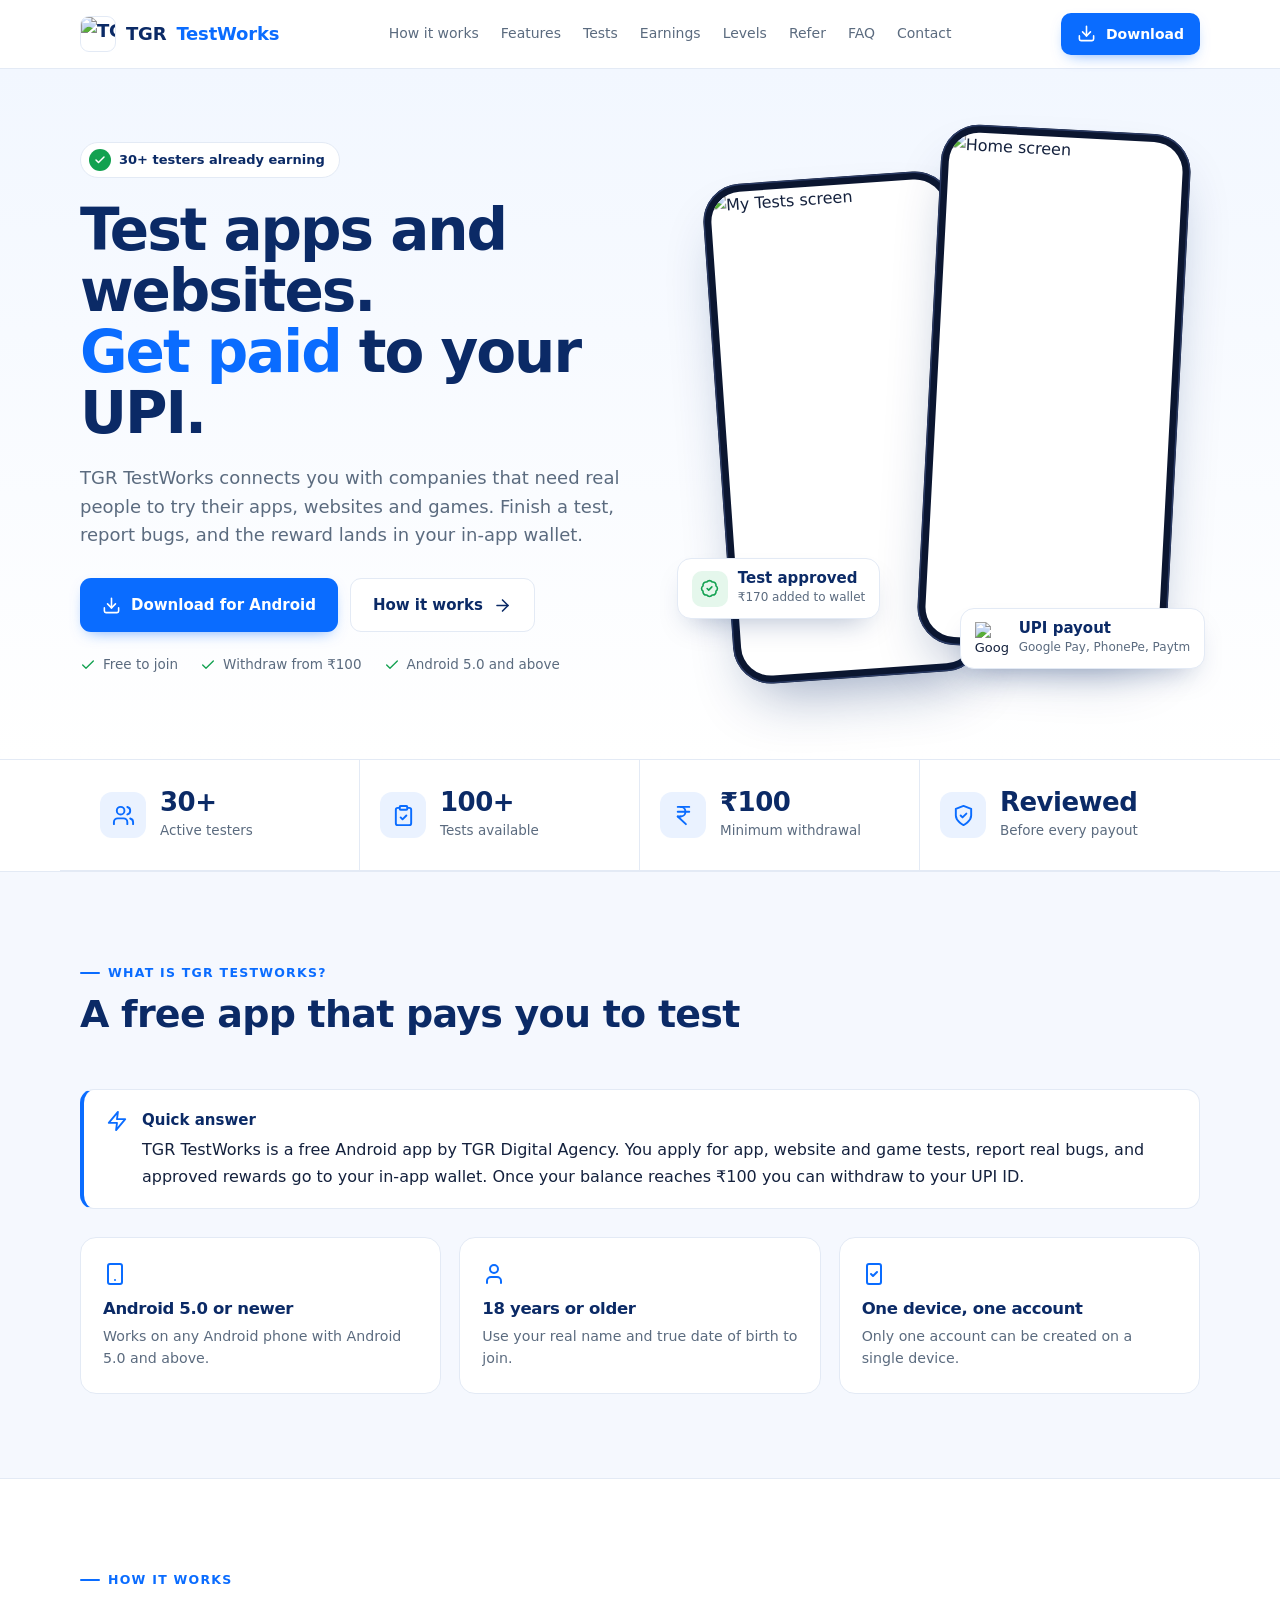
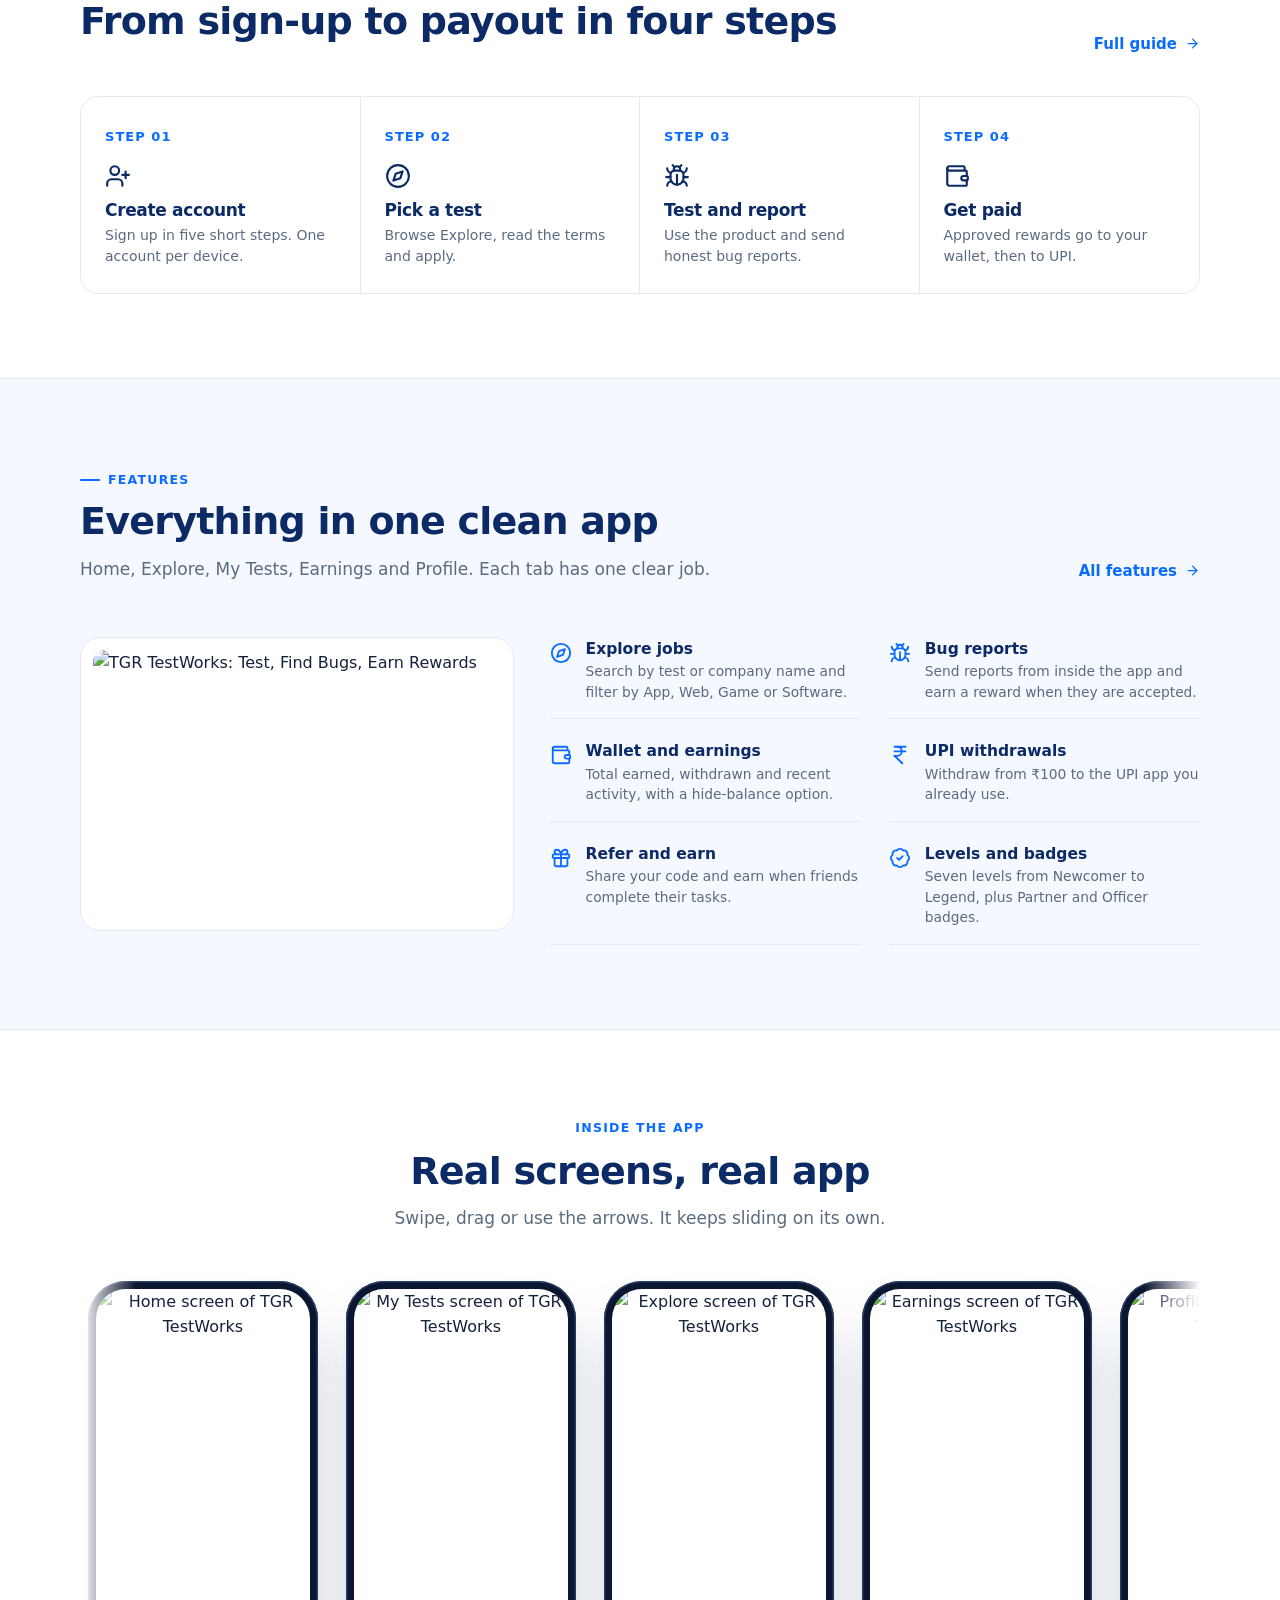
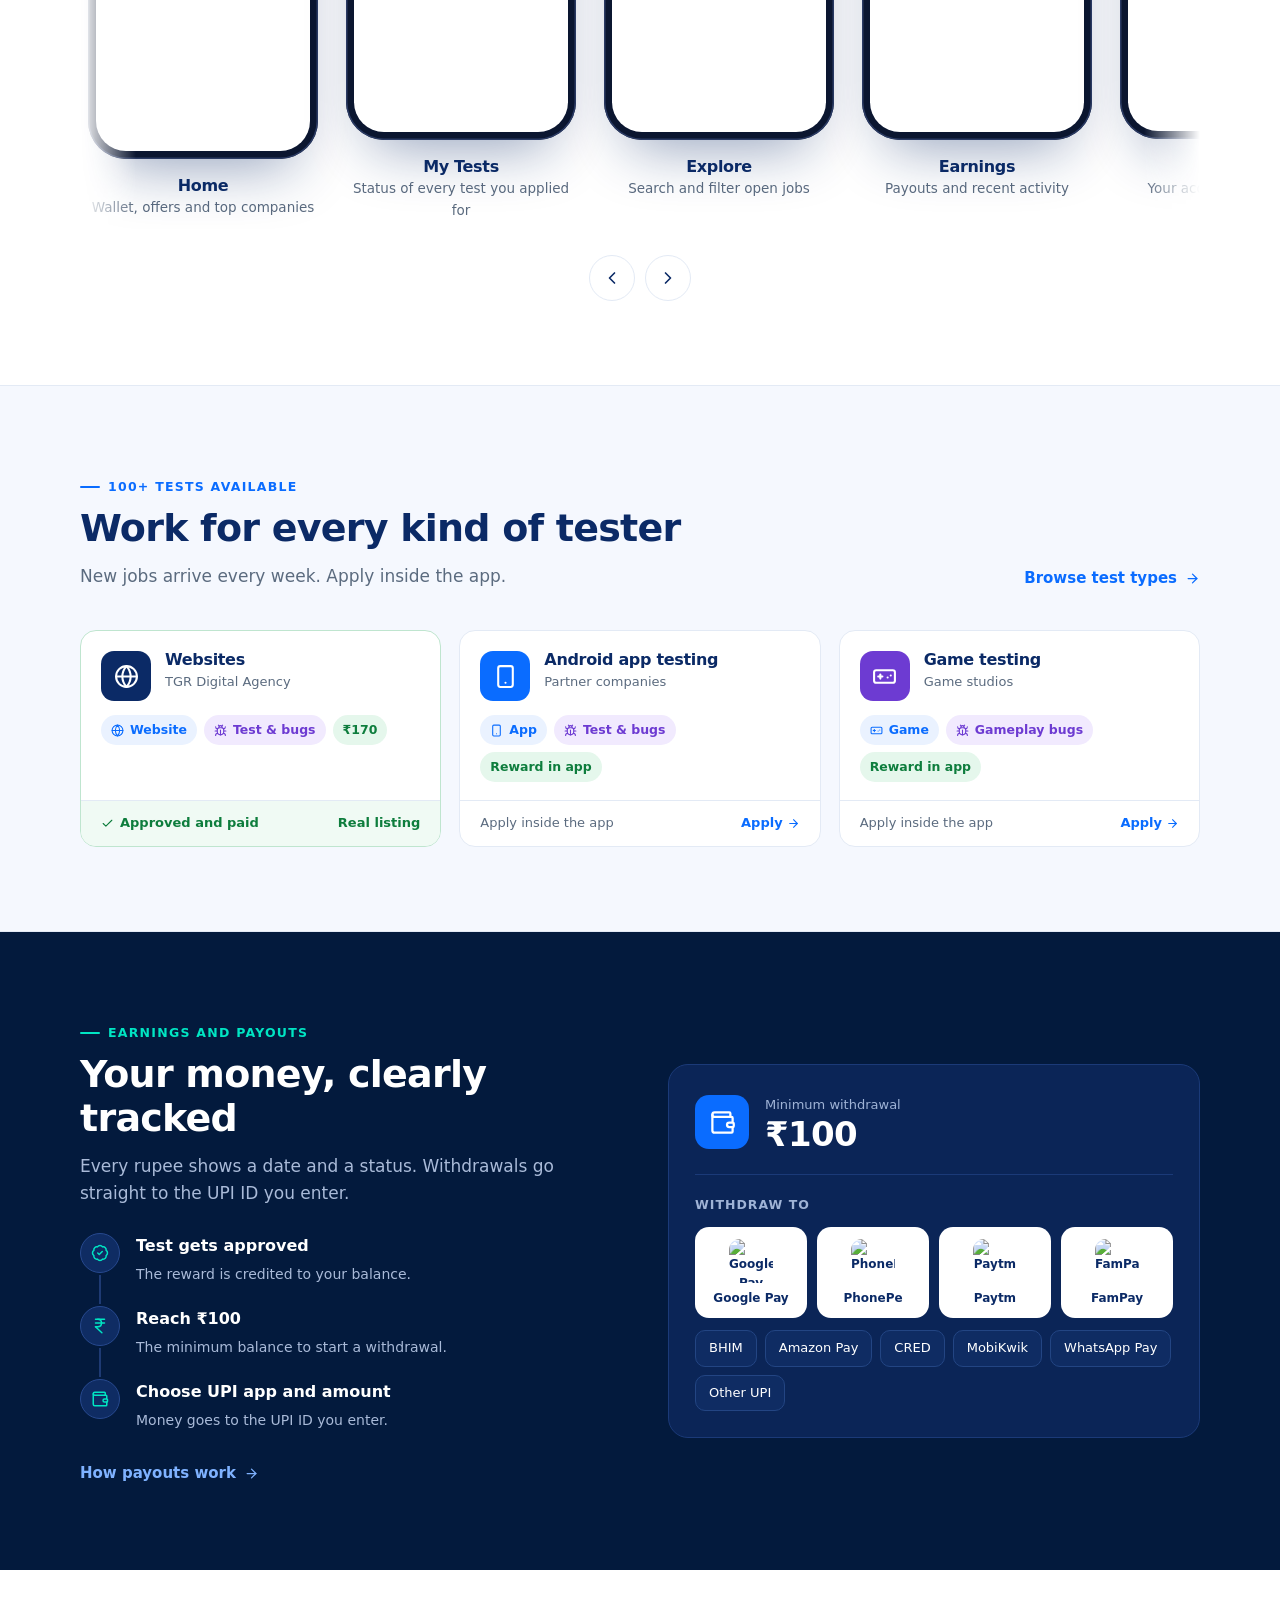
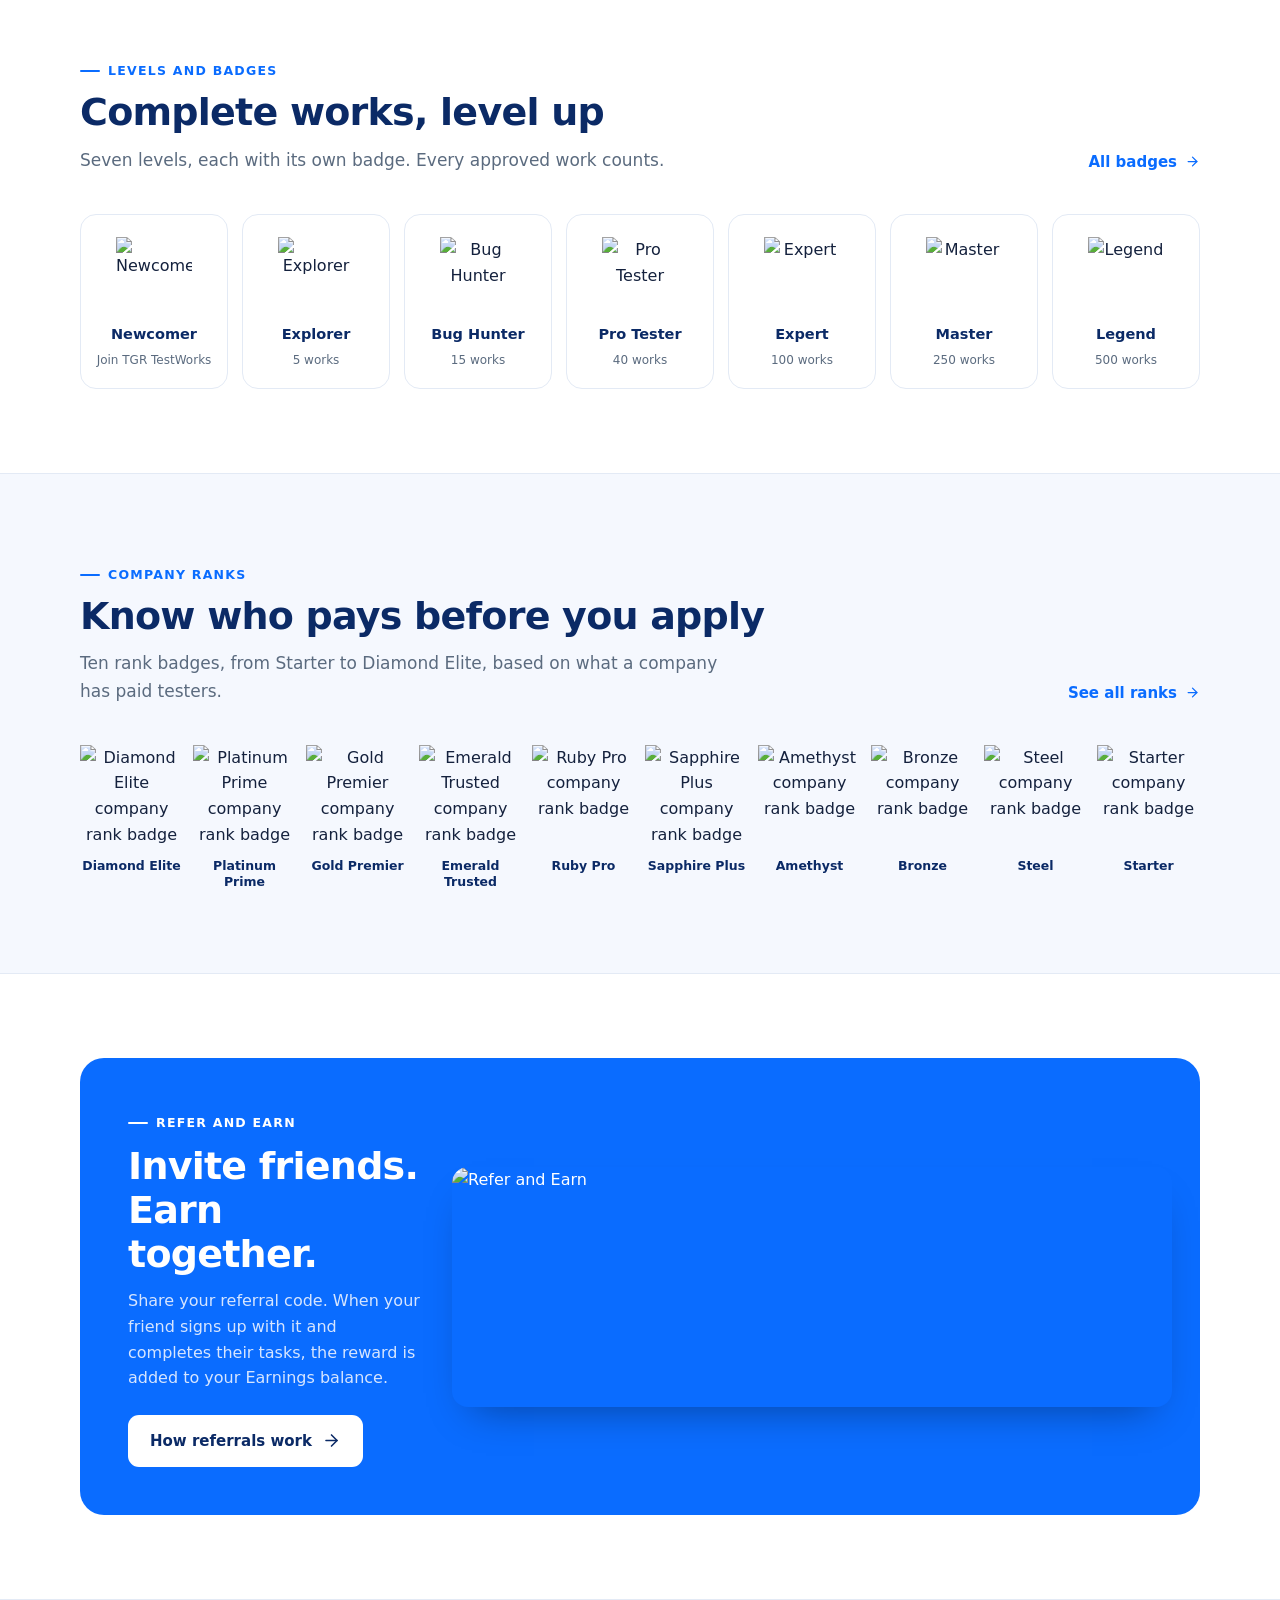
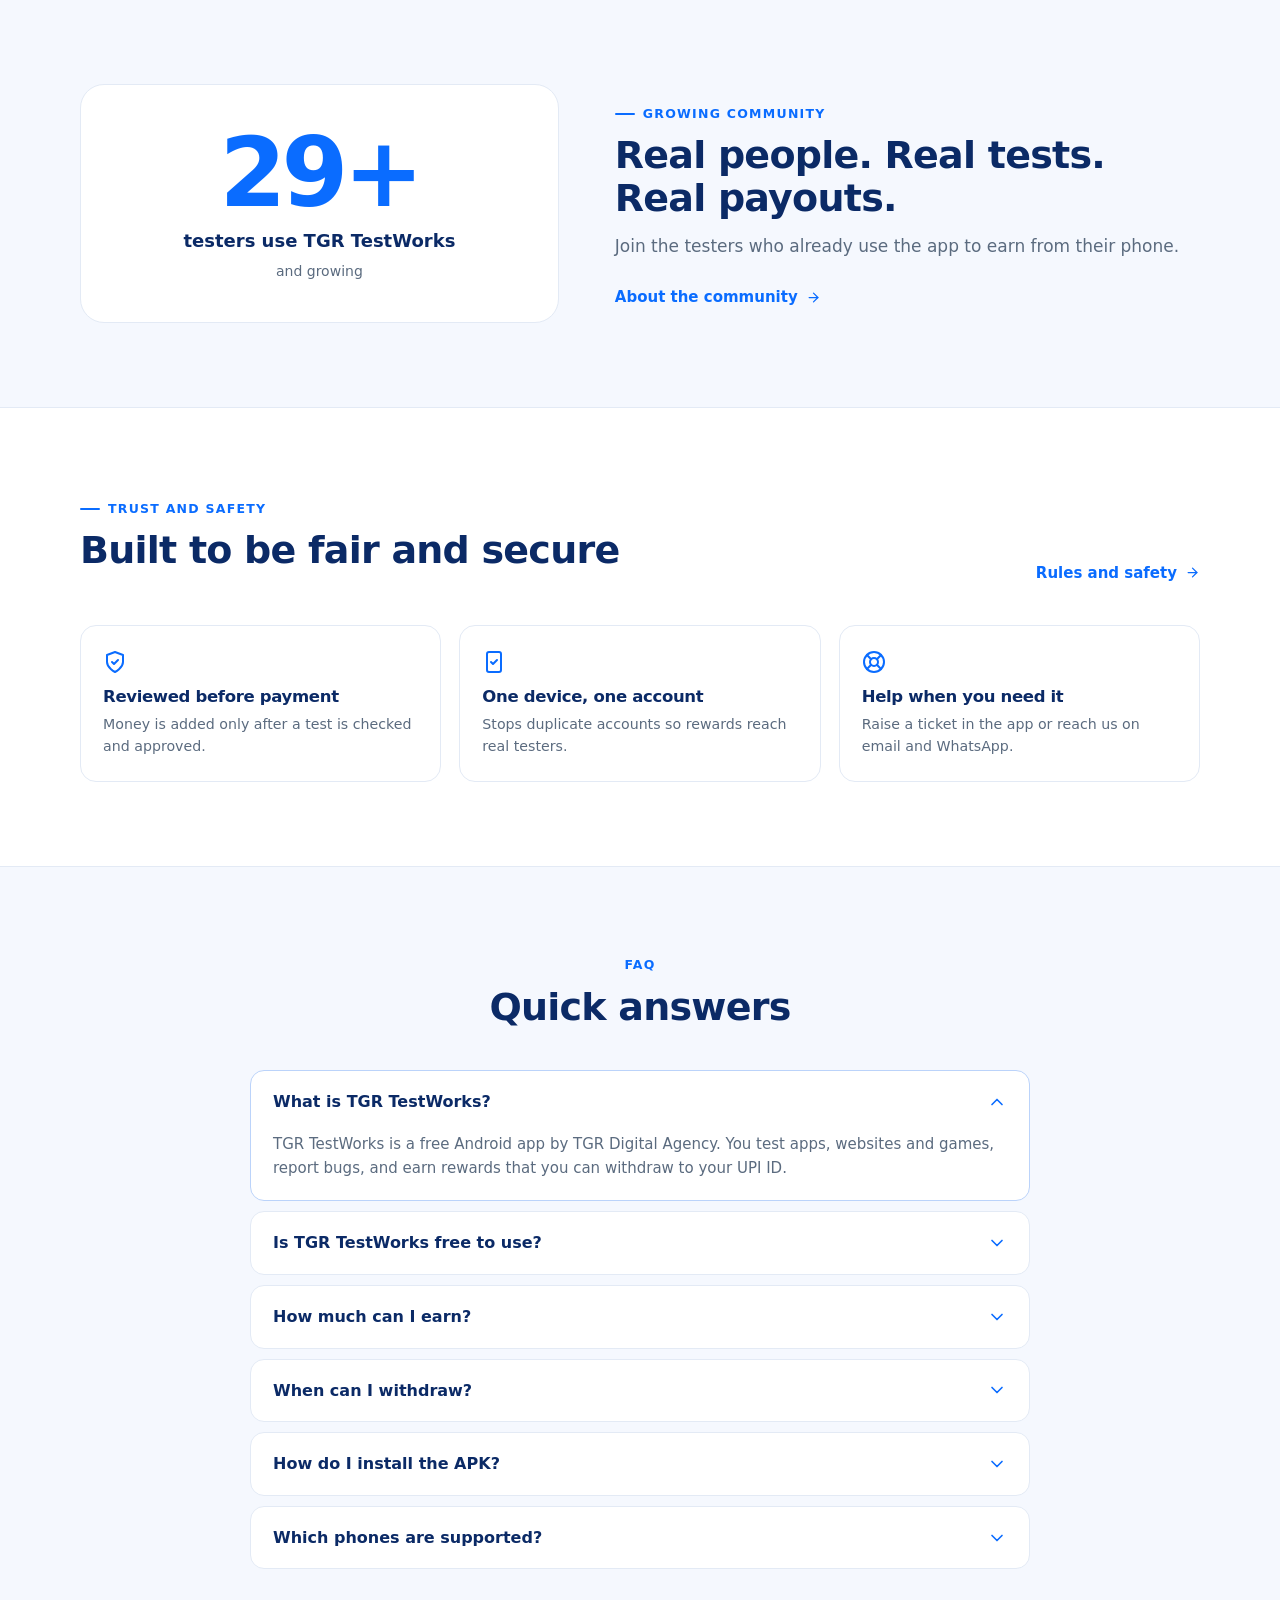
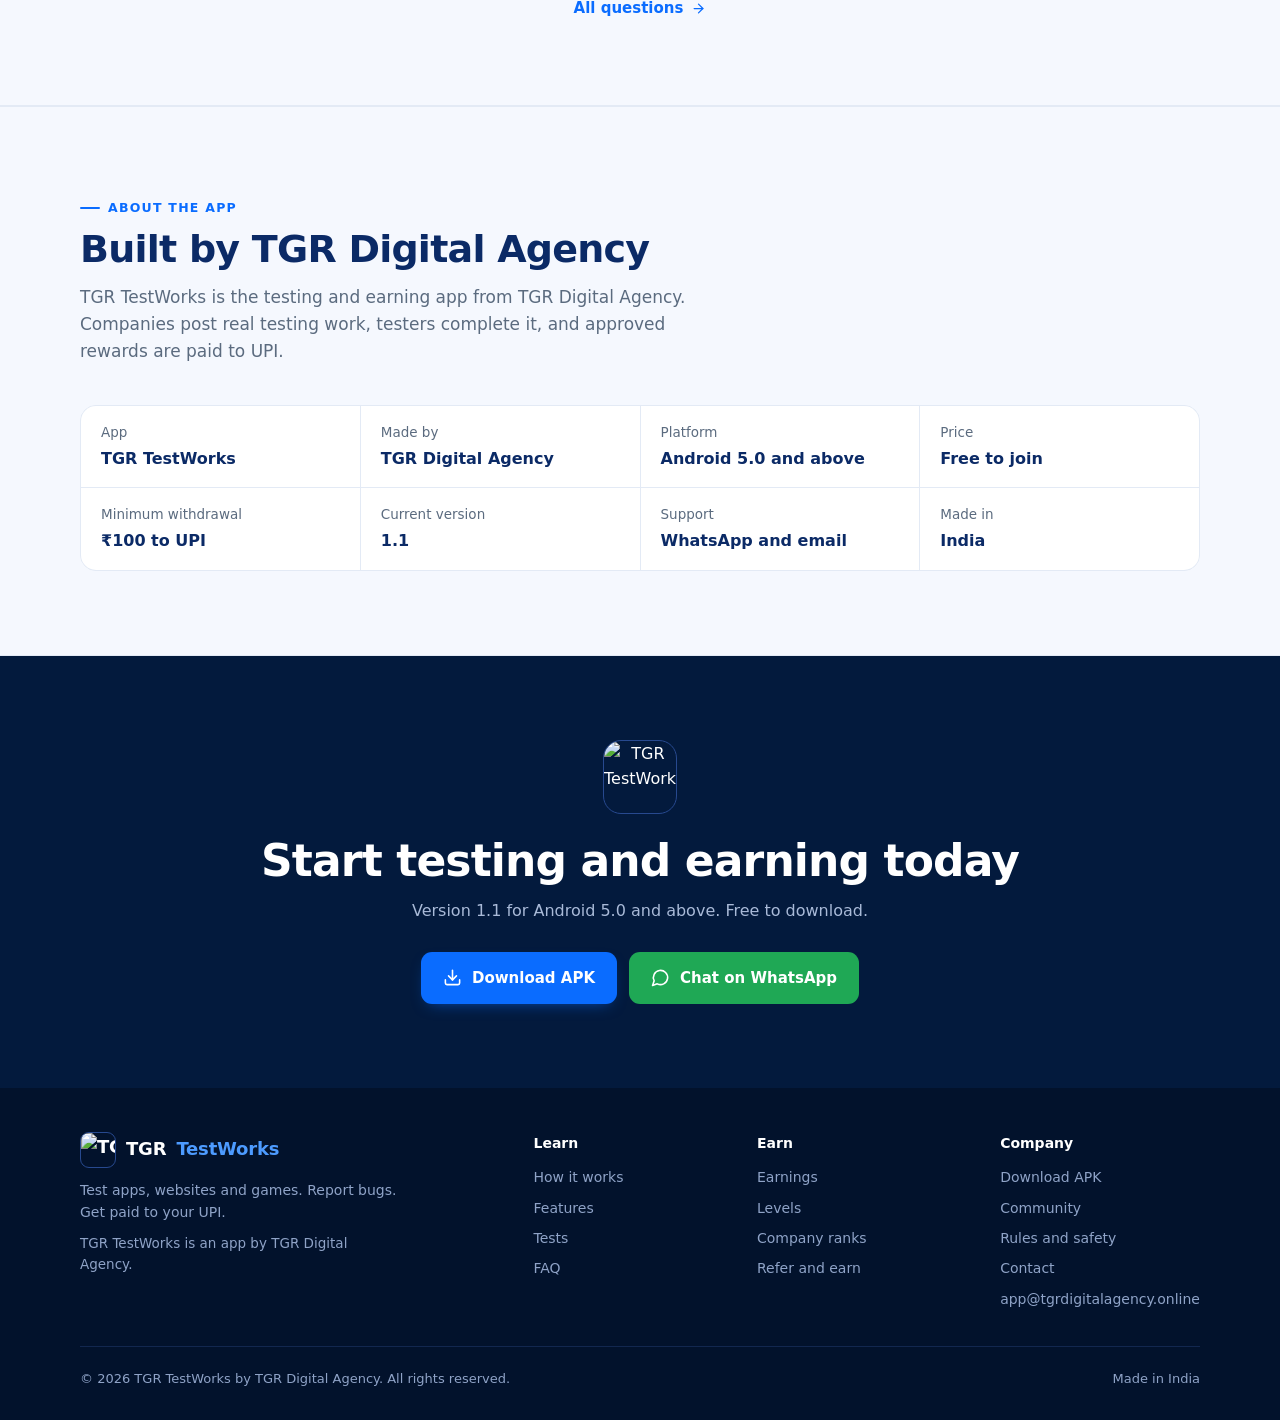
==== commit fc382195: "Add files via upload" ====
--- a/index.html
+++ b/index.html
@@ -50,7 +50,322 @@
 <link rel="preconnect" href="https://fonts.googleapis.com">
 <link rel="preconnect" href="https://fonts.gstatic.com" crossorigin>
 <link href="https://fonts.googleapis.com/css2?family=Inter:wght@400;500;600;700;800&amp;display=swap" rel="stylesheet">
-<link rel="stylesheet" href="assets/css/style.css">
+<style>
+
+:root{--blue:#0A6CFF;--blue-d:#0757D1;--navy:#0B2A66;--navy-d:#031A3D;--teal:#00E5C3;--ink:#14213D;--body:#5B6B7F;--hint:#9AA7B8;--line:#E3EAF5;--bg:#F5F8FE;--soft:#EAF2FF;--green:#12A150}
+*{box-sizing:border-box;margin:0;padding:0}
+[hidden]{display:none!important}
+html{scroll-behavior:smooth;scroll-padding-top:80px}
+body{font-family:'Inter',system-ui,-apple-system,'Segoe UI',Roboto,sans-serif;color:var(--ink);background:#fff;line-height:1.6;-webkit-font-smoothing:antialiased;font-size:16px}
+img{max-width:100%;height:auto;display:block}
+a{color:inherit;text-decoration:none}
+button{font:inherit;cursor:pointer;border:0;background:none;color:inherit}
+.wrap{max-width:1160px;margin:0 auto;padding:0 20px}
+.ico{width:1em;height:1em;stroke:currentColor;fill:none;stroke-width:2;stroke-linecap:round;stroke-linejoin:round;flex:none}
+section{padding:84px 0}
+.eyebrow{display:inline-flex;align-items:center;gap:8px;font-size:12.5px;font-weight:700;letter-spacing:.1em;text-transform:uppercase;color:var(--blue)}
+.eyebrow::before{content:"";width:20px;height:2px;background:currentColor;border-radius:2px}
+h1,h2,h3{color:var(--navy);letter-spacing:-.02em;line-height:1.15}
+h2{font-size:clamp(27px,3.6vw,38px);font-weight:800;margin:10px 0 12px}
+.lead{color:var(--body);font-size:17px;max-width:640px}
+.head{margin-bottom:40px;display:flex;justify-content:space-between;align-items:flex-end;gap:24px;flex-wrap:wrap}
+.head.center{display:block;text-align:center}.head.center .lead{margin:0 auto}.head.center .eyebrow::before{display:none}
+.more{display:inline-flex;align-items:center;gap:8px;font-weight:600;font-size:15px;color:var(--blue);white-space:nowrap}
+.more .ico{transition:.2s}.more:hover .ico{transform:translateX(4px)}
+.btn{display:inline-flex;align-items:center;gap:10px;font-weight:600;font-size:15px;padding:14px 22px;border-radius:11px;transition:.18s}
+.btn .ico{font-size:19px}
+.btn-primary{background:var(--blue);color:#fff;box-shadow:0 6px 16px -8px rgba(10,108,255,.7)}
+.btn-primary:hover{background:var(--blue-d);transform:translateY(-1px)}
+.btn-line{border:1.5px solid var(--line);color:var(--navy);background:#fff}
+.btn-line:hover{border-color:var(--blue);color:var(--blue)}
+.btn-white{background:#fff;color:var(--navy)}
+.btn-wa{background:#1FA855;color:#fff}.btn-wa:hover{background:#188a45}
+
+header{position:sticky;top:0;z-index:50;background:rgba(255,255,255,.96);backdrop-filter:blur(8px);border-bottom:1px solid var(--line)}
+.nav{display:flex;align-items:center;justify-content:space-between;height:68px;gap:20px}
+.brand{display:flex;align-items:center;gap:10px;font-weight:800;color:var(--navy);font-size:18px;letter-spacing:-.01em;white-space:nowrap}
+.brand img{width:36px;height:36px;border-radius:9px;border:1px solid var(--line)}
+.brand span{color:var(--blue)}
+.links{display:flex;gap:22px;font-size:14px;font-weight:500;color:var(--body)}
+.links a{padding:6px 0;border-bottom:2px solid transparent}
+.links a:hover{color:var(--blue)}.links a.on{color:var(--blue);border-color:var(--blue)}
+.nav .btn{padding:10px 16px;font-size:14px;border-radius:10px}
+.burger{display:none;font-size:24px;color:var(--navy)}
+@media(max-width:1020px){
+  .links{position:absolute;top:68px;left:0;right:0;background:#fff;flex-direction:column;gap:0;padding:6px 20px 14px;border-bottom:1px solid var(--line);display:none}
+  .links.open{display:flex}.links a{padding:12px 0;border-bottom:1px solid var(--line)}
+  .burger{display:block}.nav .btn{display:none}
+}
+
+/* hero */
+.hero{padding:60px 0 70px;background:linear-gradient(180deg,#F2F7FF,#fff);border-bottom:1px solid var(--line);overflow:hidden}
+.hero-grid{display:grid;grid-template-columns:1.05fr .95fr;gap:40px;align-items:center}
+.pill{display:inline-flex;align-items:center;gap:8px;background:#fff;border:1px solid var(--line);border-radius:99px;padding:6px 14px 6px 8px;font-size:13px;font-weight:600;color:var(--navy);margin-bottom:22px}
+.pill i{display:grid;place-items:center;width:22px;height:22px;border-radius:50%;background:var(--green);color:#fff;font-size:12px}
+.hero h1{font-size:clamp(35px,5.2vw,58px);font-weight:800;line-height:1.05;letter-spacing:-.035em}
+.hero h1 em{font-style:normal;color:var(--blue)}
+.hero p.lead{margin:20px 0 28px;font-size:18px}
+.cta{display:flex;flex-wrap:wrap;gap:12px}
+.meta{display:flex;flex-wrap:wrap;gap:8px 22px;margin-top:22px;font-size:13.5px;color:var(--body)}
+.meta span{display:inline-flex;align-items:center;gap:7px}.meta .ico{color:var(--green);font-size:16px}
+.hero-art{position:relative;height:560px}
+.phone{position:absolute;width:250px;border-radius:38px;padding:8px;background:#0B1630;box-shadow:0 30px 60px -24px rgba(11,42,102,.45),0 0 0 1.5px #2A3A63 inset}
+.phone img{border-radius:30px;width:100%;background:#fff}
+.phone.a{left:6%;top:48px;transform:rotate(-4deg);z-index:1}
+.phone.b{right:4%;top:0;z-index:2;transform:rotate(3deg)}
+.float{position:absolute;z-index:3;background:#fff;border:1px solid var(--line);border-radius:14px;padding:10px 14px;display:flex;align-items:center;gap:10px;font-size:13px;box-shadow:0 14px 30px -14px rgba(11,42,102,.35)}
+.float b{display:block;color:var(--navy);font-size:15px;line-height:1.2}.float small{color:var(--body);font-size:12px}
+.float img{width:34px;height:34px;object-fit:contain}
+.float .ic{width:36px;height:36px;border-radius:10px;display:grid;place-items:center;font-size:19px;background:#E5F7EC;color:var(--green)}
+.float.f1{left:-2%;bottom:70px}.float.f2{right:-1%;bottom:20px}
+@media(max-width:940px){.hero-grid{grid-template-columns:1fr}.hero-art{height:520px;max-width:520px;margin:10px auto 0;width:100%}}
+@media(max-width:480px){.phone{width:200px}.hero-art{height:430px}.float{display:none}}
+
+.stats-grid{display:grid;grid-template-columns:repeat(4,1fr);border-bottom:1px solid var(--line)}
+.stat{padding:28px 20px;display:flex;gap:14px;align-items:center;border-right:1px solid var(--line)}
+.stat:last-child{border-right:0}
+.stat .ic{width:46px;height:46px;border-radius:12px;background:var(--soft);color:var(--blue);display:grid;place-items:center;font-size:23px;flex:none}
+.stat b{display:block;font-size:26px;color:var(--navy);font-weight:800;line-height:1.1;letter-spacing:-.02em}
+.stat>div>span{font-size:13.5px;color:var(--body)}
+@media(max-width:860px){.stats-grid{grid-template-columns:1fr 1fr}.stat:nth-child(2){border-right:0}.stat:nth-child(-n+2){border-bottom:1px solid var(--line)}}
+@media(max-width:420px){.stat{padding:20px 12px;gap:10px}.stat b{font-size:22px}.stat .ic{width:38px;height:38px;font-size:19px}}
+
+.bg-soft{background:var(--bg);border-top:1px solid var(--line);border-bottom:1px solid var(--line)}
+
+/* compact how */
+.mini-steps{display:grid;grid-template-columns:repeat(4,1fr);border:1px solid var(--line);border-radius:18px;overflow:hidden;background:#fff}
+.ms{padding:26px 24px;border-right:1px solid var(--line);position:relative}
+.ms:last-child{border-right:0}
+.ms .n{font-size:13px;font-weight:700;color:var(--blue);letter-spacing:.08em}
+.ms .ico{font-size:26px;color:var(--navy);margin:14px 0 12px;display:block}
+.ms h3{font-size:17px;margin-bottom:5px}.ms p{font-size:14px;color:var(--body);line-height:1.5}
+@media(max-width:900px){.mini-steps{grid-template-columns:1fr 1fr}.ms:nth-child(2){border-right:0}.ms:nth-child(-n+2){border-bottom:1px solid var(--line)}}
+@media(max-width:520px){.mini-steps{grid-template-columns:1fr}.ms{border-right:0!important;border-bottom:1px solid var(--line)}.ms:last-child{border-bottom:0}}
+
+/* compact features */
+.feat-split{display:grid;grid-template-columns:.8fr 1.2fr;gap:36px;align-items:center}
+.feat-art{background:#fff;border:1px solid var(--line);border-radius:20px;padding:12px;overflow:hidden}
+.feat-art img{border-radius:12px;width:100%}
+.flist{display:grid;grid-template-columns:1fr 1fr;gap:6px 28px}
+.fi{display:flex;gap:14px;padding:16px 0;border-bottom:1px solid var(--line)}
+.fi .ico{font-size:22px;color:var(--blue);margin-top:3px}
+.fi b{display:block;color:var(--navy);font-size:15.5px;line-height:1.3}.fi span{font-size:13.8px;color:var(--body);line-height:1.5;display:block;margin-top:2px}
+@media(max-width:940px){.feat-split{grid-template-columns:1fr}.flist{grid-template-columns:1fr}}
+
+/* slider */
+.slider-wrap{position:relative}
+.slider{overflow-x:auto;scrollbar-width:none;-ms-overflow-style:none;cursor:grab;user-select:none;-webkit-user-select:none;-webkit-mask-image:linear-gradient(90deg,transparent,#000 5%,#000 95%,transparent);mask-image:linear-gradient(90deg,transparent,#000 5%,#000 95%,transparent);padding:8px 0}
+.slider::-webkit-scrollbar{display:none}
+.slider.drag{cursor:grabbing}
+.strack{display:flex;gap:28px;width:max-content;padding:0 14px}
+.slide{width:230px;flex:none;text-align:center}
+.slide .phone{position:relative;width:100%;transform:none}
+.slide img{-webkit-user-drag:none;pointer-events:none}
+.slide h3{font-size:16px;margin:18px 0 2px}.slide p{font-size:13.5px;color:var(--body)}
+.arrows{display:flex;gap:10px;justify-content:center;margin-top:26px}
+.arrow{width:46px;height:46px;border-radius:50%;border:1.5px solid var(--line);background:#fff;display:grid;place-items:center;font-size:20px;color:var(--navy);transition:.2s}
+.arrow:hover{border-color:var(--blue);color:var(--blue)}
+
+/* test cards */
+.chips{display:flex;gap:8px;flex-wrap:wrap;margin-bottom:22px}
+.chip{display:inline-flex;align-items:center;gap:8px;padding:9px 16px;border-radius:99px;border:1.5px solid var(--line);background:#fff;font-size:14px;font-weight:600;color:var(--navy)}
+.chip .ico{font-size:16px}.chip.on{background:var(--navy);border-color:var(--navy);color:#fff}
+.list{display:grid;grid-template-columns:repeat(3,1fr);gap:18px}
+.job{background:#fff;border:1px solid var(--line);border-radius:16px;overflow:hidden;display:flex;flex-direction:column}
+.job-top{display:flex;gap:14px;padding:20px 20px 14px;align-items:flex-start}
+.job-logo{width:50px;height:50px;border-radius:13px;display:grid;place-items:center;font-size:25px;flex:none;color:#fff}
+.job h3{font-size:16px}.job .co{font-size:13px;color:var(--body);margin-top:2px}
+.tags{display:flex;gap:7px;flex-wrap:wrap;padding:0 20px 18px}
+.tag{display:inline-flex;align-items:center;gap:6px;font-size:12.5px;font-weight:600;padding:5px 10px;border-radius:99px}
+.tag .ico{font-size:13px}
+.t-plat{background:var(--soft);color:var(--blue)}.t-kind{background:#F1EAFE;color:#6D3BD2}.t-pay{background:#E5F7EC;color:#0E7D3D}
+.job-foot{margin-top:auto;border-top:1px solid var(--line);padding:12px 20px;display:flex;justify-content:space-between;align-items:center;font-size:13px;color:var(--body)}
+.job-foot b{color:var(--blue);font-weight:600;display:inline-flex;align-items:center;gap:4px}
+.job.live{border-color:#BFE5CF}.job.live .job-foot{background:#F0FAF4;color:#0E7D3D;font-weight:600}
+.note{margin-top:20px;font-size:13.5px;color:var(--body);display:flex;gap:8px;align-items:flex-start}
+.note .ico{margin-top:3px;color:var(--blue)}
+@media(max-width:940px){.list{grid-template-columns:1fr 1fr}}@media(max-width:560px){.list{grid-template-columns:1fr}}
+
+/* dark */
+.dark{background:var(--navy-d);color:#C9D6EE}
+.dark h2,.dark h3{color:#fff}.dark .lead{color:#A9BAD8}.dark .eyebrow{color:var(--teal)}
+.dark .more{color:#7FB2FF}
+.earn{display:grid;grid-template-columns:1fr 1fr;gap:56px;align-items:center}
+.flow{display:grid;margin-top:26px}
+.flow div{display:flex;gap:16px;padding-bottom:20px;position:relative}
+.flow div:not(:last-child)::before{content:"";position:absolute;left:19px;top:42px;bottom:2px;width:2px;background:#1E3A73}
+.flow i{width:40px;height:40px;border-radius:50%;background:#0F2C63;border:1.5px solid #27498F;color:var(--teal);display:grid;place-items:center;font-size:18px;flex:none;font-style:normal}
+.flow b{display:block;color:#fff;font-size:16px;margin-bottom:2px}.flow span{font-size:14px;color:#A9BAD8}
+.panel{background:#0B2557;border:1px solid #1B3A78;border-radius:20px;padding:26px}
+.rule{display:flex;align-items:center;gap:16px;padding-bottom:20px;border-bottom:1px solid #1B3A78;margin-bottom:20px}
+.rule .rico{width:54px;height:54px;border-radius:14px;background:var(--blue);display:grid;place-items:center;font-size:27px;color:#fff}
+.rule small{color:#9FB3D6;font-size:13px}.rule b{display:block;font-size:34px;color:#fff;letter-spacing:-.02em;line-height:1.1}
+.upi-title{font-size:12.5px;color:#9FB3D6;margin-bottom:12px;font-weight:700;letter-spacing:.08em;text-transform:uppercase}
+.upilogos{display:grid;grid-template-columns:repeat(4,1fr);gap:10px;margin-bottom:12px}
+.upilogos div{background:#fff;border-radius:14px;padding:12px 6px 10px;text-align:center;font-size:12px;font-weight:600;color:var(--navy)}
+.upilogos img{width:44px;height:44px;border-radius:11px;margin:0 auto 6px}
+.upis{display:flex;flex-wrap:wrap;gap:8px}
+.upis span{padding:7px 13px;border-radius:10px;background:#0F2C63;border:1px solid #234583;color:#fff;font-size:13px;font-weight:500}
+@media(max-width:900px){.earn{grid-template-columns:1fr;gap:36px}}
+
+/* badge strips */
+.bstrip{display:grid;grid-template-columns:repeat(7,1fr);gap:14px}
+.bcard{text-align:center;background:#fff;border:1px solid var(--line);border-radius:16px;padding:22px 8px 16px}
+.bcard img{width:76px;height:76px;object-fit:contain;margin:0 auto 10px}
+.bcard b{display:block;font-size:14.5px;color:var(--navy)}.bcard small{font-size:12px;color:var(--body)}
+@media(max-width:1000px){.bstrip{grid-template-columns:repeat(4,1fr)}}@media(max-width:560px){.bstrip{grid-template-columns:repeat(2,1fr)}}
+.rstrip{display:grid;grid-template-columns:repeat(10,1fr);gap:10px}
+.rcard{text-align:center}
+.rcard img{width:100%;max-width:110px;margin:0 auto 6px}
+.rcard b{display:block;font-size:12.5px;color:var(--navy);line-height:1.25}
+@media(max-width:1000px){.rstrip{grid-template-columns:repeat(5,1fr)}}@media(max-width:520px){.rstrip{grid-template-columns:repeat(2,1fr)}}
+
+/* refer */
+.refer{background:var(--blue);border-radius:24px;color:#fff;display:grid;grid-template-columns:1.1fr .9fr;gap:30px;align-items:center;overflow:hidden;position:relative}
+.refer .txt{padding:48px 0 48px 48px}
+.refer h2{color:#fff;margin-top:12px}.refer .eyebrow{color:#fff}
+.refer p{color:#D6E5FF;margin-bottom:24px;max-width:480px}
+.refer .art{padding:20px 28px 20px 0}
+.refer .art img{border-radius:16px;box-shadow:0 20px 40px -20px rgba(0,0,0,.4)}
+@media(max-width:860px){.refer{grid-template-columns:1fr}.refer .txt{padding:32px 24px 8px}.refer .art{padding:8px 24px 28px}}
+
+/* community */
+.comm{display:grid;grid-template-columns:.9fr 1.1fr;gap:56px;align-items:center}
+.big{background:#fff;border:1px solid var(--line);border-radius:24px;padding:40px;text-align:center}
+.big .num{font-size:clamp(64px,10vw,96px);font-weight:800;color:var(--blue);letter-spacing:-.05em;line-height:1}
+.big p{color:var(--navy);font-weight:600;font-size:18px;margin-top:6px}
+.big small{color:var(--body);font-size:14px;display:block;margin-top:4px}
+.pts{display:grid;gap:18px}
+.pt{display:flex;gap:16px}
+.pt .ic{width:44px;height:44px;border-radius:11px;background:var(--soft);color:var(--blue);display:grid;place-items:center;font-size:22px;flex:none}
+.pt b{display:block;color:var(--navy);font-size:16.5px}.pt span{font-size:14.5px;color:var(--body)}
+@media(max-width:900px){.comm{grid-template-columns:1fr;gap:32px}}
+
+/* cards generic */
+.grid3{display:grid;grid-template-columns:repeat(3,1fr);gap:18px}
+.grid2{display:grid;grid-template-columns:repeat(2,1fr);gap:18px}
+@media(max-width:900px){.grid3{grid-template-columns:1fr 1fr}}@media(max-width:600px){.grid3,.grid2{grid-template-columns:1fr}}
+.card{background:#fff;border:1px solid var(--line);border-radius:16px;padding:24px 22px}
+.card .ico{font-size:24px;color:var(--blue);margin-bottom:14px;display:block}
+.card h3{font-size:16.5px;margin-bottom:6px}.card p{font-size:14.2px;color:var(--body);line-height:1.55}
+
+/* faq */
+.faq{max-width:780px;margin:0 auto;display:grid;gap:10px}
+.faq details{background:#fff;border:1px solid var(--line);border-radius:14px;padding:0 22px}
+.faq summary{list-style:none;cursor:pointer;display:flex;justify-content:space-between;align-items:center;gap:16px;padding:18px 0;font-weight:600;color:var(--navy);font-size:16px}
+.faq summary::-webkit-details-marker{display:none}
+.faq summary .ico{transition:.2s;color:var(--blue);font-size:20px}
+.faq details[open] summary .ico{transform:rotate(180deg)}.faq details[open]{border-color:#BBD3FA}
+.faq p{padding:0 0 20px;color:var(--body);font-size:15px}
+
+.final{background:var(--navy-d);color:#fff;text-align:center;padding:84px 0}
+.final img{width:74px;height:74px;border-radius:18px;margin:0 auto 22px;border:1px solid #27498F}
+.final h2{color:#fff;font-size:clamp(28px,4.4vw,44px);margin-top:0}
+.final p{color:#A9BAD8;max-width:520px;margin:0 auto 28px}
+.final .cta{justify-content:center}
+footer{background:#02122C;color:#8FA3C7;padding:44px 0 30px;font-size:14px}
+.fgrid{display:flex;justify-content:space-between;gap:32px;flex-wrap:wrap;padding-bottom:28px;border-bottom:1px solid #12274F}
+footer .brand{color:#fff}footer .brand img{border-color:#27498F}
+footer p{max-width:320px;margin-top:12px;line-height:1.55}
+footer .col b{display:block;color:#fff;font-size:14px;margin-bottom:12px}
+footer .col a{display:block;margin-bottom:8px}footer .col a:hover{color:#fff}
+.copy{padding-top:22px;display:flex;justify-content:space-between;flex-wrap:wrap;gap:8px;font-size:13px}
+
+.sticky{display:none}
+@media(max-width:700px){
+  section{padding:60px 0}
+  .sticky{display:flex;position:fixed;left:12px;right:12px;bottom:12px;z-index:60;transform:translateY(120%);transition:.3s}
+  .sticky.show{transform:none}
+  .sticky .btn{width:100%;justify-content:center;box-shadow:0 12px 30px -8px rgba(10,108,255,.7)}
+  footer{padding-bottom:90px}
+}
+.reveal{opacity:0;transform:translateY(16px);transition:.6s ease}.reveal.in{opacity:1;transform:none}
+
+/* ===== detail pages ===== */
+.page:not([hidden]){animation:pg .35s ease}
+@keyframes pg{from{opacity:0;transform:translateY(8px)}to{opacity:1;transform:none}}
+.phead{background:linear-gradient(180deg,#F2F7FF,#fff);border-bottom:1px solid var(--line);padding:34px 0 50px}
+.crumb{display:flex;align-items:center;gap:8px;font-size:13.5px;color:var(--body);margin-bottom:22px}
+.crumb a{color:var(--blue);font-weight:600}.crumb .ico{font-size:14px;color:var(--hint)}
+.phead-grid{display:grid;grid-template-columns:1.3fr .7fr;gap:40px;align-items:center}
+.phead h1{font-size:clamp(32px,4.6vw,48px);font-weight:800;letter-spacing:-.03em;margin:10px 0 14px}
+.phead .art img{max-height:240px;margin-left:auto;object-fit:contain}
+.phead.nophoto .phead-grid{grid-template-columns:1fr}
+@media(max-width:800px){.phead-grid{grid-template-columns:1fr}.phead .art{display:none}}
+.pbody{padding:56px 20px 20px}
+.pbody section,.blk{padding:0 0 52px}
+.blk h2{font-size:clamp(22px,2.8vw,28px);margin:0 0 6px}
+.blk>.lead{font-size:15.5px;margin-bottom:24px}
+.blk>h2+.grid3,.blk>h2+.grid2,.blk>h2+.rows{margin-top:22px}
+.rows{display:grid;gap:0;border:1px solid var(--line);border-radius:16px;overflow:hidden;background:#fff}
+.row{display:grid;grid-template-columns:56px 1fr;gap:18px;padding:22px 24px;border-bottom:1px solid var(--line)}
+.row:last-child{border-bottom:0}
+.row .num{width:40px;height:40px;border-radius:50%;background:var(--blue);color:#fff;font-weight:700;display:grid;place-items:center;font-size:15px}
+.row h3{font-size:17px;margin-bottom:4px}.row p,.row li{font-size:14.5px;color:var(--body)}
+.row ul{padding-left:18px;margin-top:6px}
+.split{display:grid;grid-template-columns:1fr 1fr;gap:36px;align-items:center}
+.split.rev>:first-child{order:2}
+.split .shot-img{display:flex;justify-content:center}
+.split .phone{position:relative;transform:none;width:250px}
+@media(max-width:800px){.split{grid-template-columns:1fr}.split.rev>:first-child{order:0}}
+.ticks{list-style:none;display:grid;gap:10px;margin-top:12px}
+.ticks li{display:flex;gap:10px;font-size:15px;color:var(--ink)}
+.ticks .ico{color:var(--green);margin-top:5px;flex:none}
+.callout{display:flex;gap:14px;background:var(--soft);border:1px solid #CFE0FB;border-radius:14px;padding:16px 18px;font-size:14.5px;color:var(--navy)}
+.callout .ico{font-size:22px;color:var(--blue);margin-top:2px}
+.pcta{background:var(--bg);border:1px solid var(--line);border-radius:20px;padding:30px;display:flex;justify-content:space-between;align-items:center;gap:20px;flex-wrap:wrap;margin-bottom:30px}
+.pcta h3{font-size:20px}.pcta p{color:var(--body);font-size:14.5px;margin-top:4px}
+.related{display:flex;flex-wrap:wrap;gap:10px;margin-bottom:60px;align-items:center}
+.related b{font-size:13px;color:var(--body);margin-right:6px;text-transform:uppercase;letter-spacing:.08em}
+.related a{padding:9px 16px;border:1.5px solid var(--line);border-radius:99px;font-size:14px;font-weight:600;color:var(--navy);background:#fff}
+.related a:hover{border-color:var(--blue);color:var(--blue)}
+.bigbadges{display:grid;grid-template-columns:repeat(3,1fr);gap:18px}
+.bb{background:#fff;border:1px solid var(--line);border-radius:18px;padding:26px 22px;display:flex;gap:18px;align-items:center}
+.bb img{width:92px;height:92px;object-fit:contain;flex:none}
+.bb b{display:block;font-size:17px;color:var(--navy)}.bb small{display:block;color:var(--blue);font-weight:600;font-size:13px;margin:2px 0 4px}.bb p{font-size:13.5px;color:var(--body);line-height:1.5}
+@media(max-width:900px){.bigbadges{grid-template-columns:1fr 1fr}}@media(max-width:600px){.bigbadges{grid-template-columns:1fr}}
+.rank-list{display:grid;gap:14px}
+.rk{display:grid;grid-template-columns:110px 1fr;gap:22px;align-items:center;background:#fff;border:1px solid var(--line);border-radius:18px;padding:18px 24px}
+.rk img{width:100px;margin:0 auto}
+.rk b{font-size:18px;color:var(--navy);display:block}.rk small{font-size:13px;font-weight:600;display:block;margin:1px 0 5px}.rk p{font-size:14.5px;color:var(--body)}
+@media(max-width:560px){.rk{grid-template-columns:80px 1fr;gap:14px;padding:14px}.rk img{width:76px}}
+.contact-grid{display:grid;grid-template-columns:repeat(3,1fr);gap:18px}
+@media(max-width:800px){.contact-grid{grid-template-columns:1fr}}
+.cc{background:#fff;border:1px solid var(--line);border-radius:18px;padding:26px;display:flex;flex-direction:column;gap:6px}
+.cc .ico{font-size:28px;color:var(--blue);margin-bottom:10px}
+.cc b{font-size:17px;color:var(--navy)}.cc span{font-size:14.5px;color:var(--body);word-break:break-word}.cc .btn{margin-top:14px;align-self:flex-start;padding:11px 18px;font-size:14px}
+.statbox{display:grid;grid-template-columns:repeat(3,1fr);gap:18px}
+@media(max-width:700px){.statbox{grid-template-columns:1fr}}
+.sb{background:#fff;border:1px solid var(--line);border-radius:18px;padding:28px;text-align:center}
+.sb b{display:block;font-size:44px;font-weight:800;color:var(--blue);letter-spacing:-.03em;line-height:1.1}.sb span{color:var(--navy);font-weight:600;font-size:15px}
+@media(prefers-reduced-motion:reduce){.reveal{opacity:1;transform:none;transition:none}html{scroll-behavior:auto}.page:not([hidden]){animation:none}}
+
+/* ===== multi-page additions ===== */
+.skip{position:absolute;left:-9999px;top:8px;background:#fff;color:var(--navy);padding:10px 16px;border-radius:10px;z-index:200;font-weight:700;box-shadow:0 8px 24px rgba(0,0,0,.2)}
+.skip:focus{left:12px}
+:focus-visible{outline:3px solid var(--blue);outline-offset:2px;border-radius:6px}
+.links a.on{color:var(--blue)}
+.quick{display:flex;gap:14px;align-items:flex-start;background:#fff;border:1px solid var(--line);border-left:4px solid var(--blue);border-radius:14px;padding:18px 22px;margin:0 0 36px;max-width:860px}
+.quick .ico{font-size:22px;color:var(--blue);flex:none;margin-top:2px}
+.quick b{display:block;color:var(--navy);font-size:15px;margin-bottom:4px}
+.quick p{color:var(--ink);font-size:16px;line-height:1.7;margin:0}
+.bg-soft .quick{max-width:none;margin-bottom:28px}
+.facts{display:grid;grid-template-columns:repeat(4,1fr);gap:1px;background:var(--line);border:1px solid var(--line);border-radius:16px;overflow:hidden;margin:0}
+.facts>div{background:#fff;padding:16px 20px}
+.facts dt{font-size:13.5px;color:var(--body)}
+.facts dd{font-weight:700;color:var(--navy);margin:2px 0 0;font-size:16px}
+.phead .art .phone{width:210px;margin-left:auto}
+.phead .art .phone img{max-height:250px;height:250px;width:100%;margin:0;box-shadow:none;object-fit:cover;object-position:top}
+.totop{position:fixed;right:16px;bottom:16px;width:44px;height:44px;border-radius:50%;border:0;background:var(--navy);color:#fff;display:grid;place-items:center;cursor:pointer;opacity:0;pointer-events:none;transition:.25s;z-index:55;box-shadow:0 8px 22px -6px rgba(11,42,102,.6)}
+.totop.show{opacity:1;pointer-events:auto}
+.totop .ico{width:20px;height:20px}
+@media(max-width:760px){.totop{bottom:76px}}
+@media(max-width:900px){.facts{grid-template-columns:repeat(2,1fr)}}
+.facts.c3{grid-template-columns:repeat(3,1fr)}
+@media(max-width:900px){.facts.c3{grid-template-columns:repeat(2,1fr)}}
+body[data-nosticky] .sticky{display:none!important}
+
+</style>
 <noscript><style>.reveal{opacity:1!important;transform:none!important}</style></noscript>
 <script type="application/ld+json">{"@context":"https://schema.org","@graph":[{"@type":"Organization","@id":"https://tgrdigitalagency.online/#organization","name":"TGR Digital Agency","url":"https://tgrdigitalagency.online/","logo":{"@type":"ImageObject","url":"https://tgrdigitalagency.online/assets/img/logo-512.png","width":512,"height":512},"email":"app@tgrdigitalagency.online","telephone":"+918941801033","contactPoint":[{"@type":"ContactPoint","contactType":"customer support","telephone":"+918941801033","email":"app@tgrdigitalagency.online","areaServed":"IN","availableLanguage":["English","Hindi"]}]},{"@type":"WebSite","@id":"https://tgrdigitalagency.online/#website","url":"https://tgrdigitalagency.online/","name":"TGR TestWorks","description":"Free Android app by TGR Digital Agency to test apps, websites and games, report bugs and earn rewards withdrawable to UPI.","publisher":{"@id":"https://tgrdigitalagency.online/#organization"},"inLanguage":"en-IN"},{"@type":"WebPage","@id":"https://tgrdigitalagency.online/#webpage","url":"https://tgrdigitalagency.online/","name":"TGR TestWorks – Free Earning App to Test Apps & Get Paid","description":"TGR TestWorks by TGR Digital Agency is a free Android earning app. Test apps, websites and games, report bugs and withdraw rewards to UPI from ₹100.","inLanguage":"en-IN","isPartOf":{"@id":"https://tgrdigitalagency.online/#website"},"about":{"@id":"https://tgrdigitalagency.online/#app"},"publisher":{"@id":"https://tgrdigitalagency.online/#organization"},"primaryImageOfPage":{"@type":"ImageObject","url":"https://tgrdigitalagency.online/assets/img/og-home.jpg","width":1200,"height":630},"datePublished":"2026-11-22","dateModified":"2026-11-22","keywords":"TGR TestWorks, TGR Digital Agency app, TGR Digital Agency earning app, TGR Digital Agency testing app, free earning app, app testing earning app, earn money by testing apps, app tester jobs India, website testing jobs, game testing jobs, bug reporting jobs, UPI earning app, earn money online India, work from home mobile jobs, paise kamane wala app, app test karke paise kamaye, no investment earning app, Android earning app, TGR TestWorks APK, get paid to test apps","speakable":{"@type":"SpeakableSpecification","cssSelector":[".quick p","h1"]},"breadcrumb":{"@id":"https://tgrdigitalagency.online/#breadcrumb"}},{"@type":"BreadcrumbList","@id":"https://tgrdigitalagency.online/#breadcrumb","itemListElement":[{"@type":"ListItem","position":1,"name":"Home","item":"https://tgrdigitalagency.online/"}]},{"@type":["MobileApplication","SoftwareApplication"],"@id":"https://tgrdigitalagency.online/#app","name":"TGR TestWorks","alternateName":["TGR Digital Agency app","TGR Digital Agency earning app","TGR Digital Agency testing app"],"description":"TGR TestWorks is a free Android app where you test apps, websites and games, report bugs and get paid to your UPI from ₹100.","applicationCategory":"BusinessApplication","operatingSystem":"Android 5.0 and above","softwareVersion":"1.1","inLanguage":"en-IN","downloadUrl":"https://tgrdigitalagency.online/app.apk","installUrl":"https://tgrdigitalagency.online/app.apk","image":"https://tgrdigitalagency.online/assets/img/og-home.jpg","screenshot":["https://tgrdigitalagency.online/assets/img/home.webp","https://tgrdigitalagency.online/assets/img/tests.webp","https://tgrdigitalagency.online/assets/img/explore.webp","https://tgrdigitalagency.online/assets/img/earn.webp"],"publisher":{"@id":"https://tgrdigitalagency.online/#organization"},"author":{"@id":"https://tgrdigitalagency.online/#organization"},"offers":{"@type":"Offer","price":"0","priceCurrency":"INR"},"featureList":["Explore jobs","My Tests","Clear work terms","Bug reports","Wallet and earnings","UPI withdrawals","Transaction history","Refer and earn","Leaderboard","Levels and badges","Companies and ranks","Notifications","Help and support","Profile and security"]},{"@type":"FAQPage","@id":"https://tgrdigitalagency.online/#faq","mainEntity":[{"@type":"Question","name":"What is TGR TestWorks?","acceptedAnswer":{"@type":"Answer","text":"TGR TestWorks is a free Android app by TGR Digital Agency. You test apps, websites and games, report bugs, and earn rewards that you can withdraw to your UPI ID."}},{"@type":"Question","name":"Is TGR TestWorks free to use?","acceptedAnswer":{"@type":"Answer","text":"Yes. Creating an account and applying for tests costs nothing. You only earn."}},{"@type":"Question","name":"How much can I earn?","acceptedAnswer":{"@type":"Answer","text":"Each test shows its own reward before you apply. Accepted bug reports can earn a reward too. Your total is always visible on the Earnings tab."}},{"@type":"Question","name":"When can I withdraw?","acceptedAnswer":{"@type":"Answer","text":"As soon as your available balance reaches ₹100. Choose your UPI app, enter your UPI ID and the amount, and confirm."}},{"@type":"Question","name":"How do I install the APK?","acceptedAnswer":{"@type":"Answer","text":"Download the file, open it and allow Install from this source if Android asks. The app will then install and open normally."}},{"@type":"Question","name":"Which phones are supported?","acceptedAnswer":{"@type":"Answer","text":"Any Android phone running Android 5.0 or newer."}}]}]}</script>
 </head>
@@ -261,6 +576,68 @@
 
 </main>
 <footer><div class="wrap"><div class="fgrid"><div><a class="brand" href="index.html"><img src="assets/img/icon.png" alt="TGR TestWorks logo" width="128" height="128" loading="lazy" decoding="async"> TGR <span style="color:#4D9BFF">TestWorks</span></a><p>Test apps, websites and games. Report bugs. Get paid to your UPI.</p><p style="margin-top:10px;font-size:13.5px">TGR TestWorks is an app by TGR Digital Agency.</p></div><div class="col"><b>Learn</b><a href="how-it-works.html">How it works</a><a href="features.html">Features</a><a href="tests.html">Tests</a><a href="faq.html">FAQ</a></div><div class="col"><b>Earn</b><a href="earnings.html">Earnings</a><a href="levels.html">Levels</a><a href="company-ranks.html">Company ranks</a><a href="refer-and-earn.html">Refer and earn</a></div><div class="col"><b>Company</b><a href="download.html">Download APK</a><a href="community.html">Community</a><a href="rules-and-safety.html">Rules and safety</a><a href="contact.html">Contact</a><a href="mailto:app@tgrdigitalagency.online">app@tgrdigitalagency.online</a></div></div><div class="copy"><span>© <span id="yr">2026</span> TGR TestWorks by TGR Digital Agency. All rights reserved.</span><span>Made in India</span></div></div></footer>
-<div class="sticky" id="sticky"><a class="btn btn-primary" href="app.apk" download><svg class="ico" aria-hidden="true"><use href="#i-download"/></svg> Download App</a></div><button class="totop" id="totop" aria-label="Back to top"><svg class="ico" aria-hidden="true"><use href="#i-up"/></svg></button><script src="assets/js/main.js" defer></script>
+<div class="sticky" id="sticky"><a class="btn btn-primary" href="app.apk" download><svg class="ico" aria-hidden="true"><use href="#i-download"/></svg> Download App</a></div><button class="totop" id="totop" aria-label="Back to top"><svg class="ico" aria-hidden="true"><use href="#i-up"/></svg></button><script>
+(function(){
+'use strict';
+var $=function(s,c){return (c||document).querySelector(s)};
+var yr=$('#yr');if(yr)yr.textContent=new Date().getFullYear();
+
+// mobile menu
+var links=$('#links'),burger=$('#burger');
+if(burger&&links){burger.addEventListener('click',function(){var o=links.classList.toggle('open');burger.setAttribute('aria-expanded',o)})}
+
+// reveal + counters
+if('IntersectionObserver' in window){
+ var io=new IntersectionObserver(function(es){es.forEach(function(e){if(e.isIntersecting){e.target.classList.add('in');io.unobserve(e.target)}})},{threshold:.1});
+ document.querySelectorAll('.reveal').forEach(function(el){io.observe(el)});
+ document.querySelectorAll('[data-count]').forEach(function(el){var end=+el.dataset.count,done=false;
+  new IntersectionObserver(function(es,o){if(es[0].isIntersecting&&!done){done=true;var t0=performance.now();(function tick(t){var p=Math.min((t-t0)/1100,1);el.textContent=Math.round(end*(1-Math.pow(1-p,3)));if(p<1)requestAnimationFrame(tick)})(t0);o.disconnect()}}).observe(el)});
+}else{document.querySelectorAll('.reveal').forEach(function(el){el.classList.add('in')})}
+
+// test filter chips
+var chips=document.querySelectorAll('#chips .chip');
+chips.forEach(function(c){c.addEventListener('click',function(){chips.forEach(function(x){x.classList.remove('on')});c.classList.add('on');var f=c.dataset.f;
+ document.querySelectorAll('#listAll .job').forEach(function(j){j.style.display=(f==='all'||j.dataset.t===f)?'':'none'})})});
+
+// screenshot slider (home)
+(function(){
+ var sc=$('#slider'),tr=$('#strack');if(!sc||!tr)return;
+ var n=tr.children.length;
+ [].slice.call(tr.children).forEach(function(k){var c=k.cloneNode(true);c.setAttribute('aria-hidden','true');tr.appendChild(c)});
+ var all=[].slice.call(tr.children);all.forEach(function(k){var c=k.cloneNode(true);c.setAttribute('aria-hidden','true');tr.appendChild(c)});
+ function H(){return tr.children[n].offsetLeft-tr.children[0].offsetLeft}
+ var pos=0,last=0,hold=false,drag=false,sx=0,ss=0,timer=null,reduce=window.matchMedia('(prefers-reduced-motion: reduce)').matches;
+ function start(){sc.scrollLeft=H();pos=sc.scrollLeft}
+ window.addEventListener('load',start);start();
+ function wrap(){var h=H();if(sc.scrollLeft>=2*h){sc.scrollLeft-=h}else if(sc.scrollLeft<h*0.5){sc.scrollLeft+=h}pos=sc.scrollLeft}
+ sc.addEventListener('scroll',function(){if(Math.abs(sc.scrollLeft-pos)>2){pos=sc.scrollLeft}wrap()},{passive:true});
+ function pause(ms){hold=true;clearTimeout(timer);timer=setTimeout(function(){hold=false},ms)}
+ sc.addEventListener('mouseenter',function(){hold=true;clearTimeout(timer)});
+ sc.addEventListener('mouseleave',function(){if(!drag)pause(600)});
+ sc.addEventListener('touchstart',function(){hold=true;clearTimeout(timer)},{passive:true});
+ sc.addEventListener('touchend',function(){pause(2500)},{passive:true});
+ sc.addEventListener('wheel',function(){pause(2000)},{passive:true});
+ sc.addEventListener('pointerdown',function(e){if(e.pointerType!=='mouse')return;drag=true;sx=e.clientX;ss=sc.scrollLeft;sc.classList.add('drag');sc.setPointerCapture(e.pointerId)});
+ sc.addEventListener('pointermove',function(e){if(!drag)return;sc.scrollLeft=ss-(e.clientX-sx);pos=sc.scrollLeft});
+ function up(){if(!drag)return;drag=false;sc.classList.remove('drag');pause(1500)}
+ sc.addEventListener('pointerup',up);sc.addEventListener('pointercancel',up);
+ function step(t){var dt=Math.min((t-last)/1000,0.1);last=t;if(!reduce&&!hold&&!drag){pos+=45*dt;sc.scrollLeft=pos;wrap()}requestAnimationFrame(step)}
+ requestAnimationFrame(function(t){last=t;step(t)});
+ function by(d){pause(3000);sc.scrollBy({left:d,behavior:'smooth'})}
+ var pv=$('#prev'),nx=$('#next');if(pv)pv.onclick=function(){by(-258)};if(nx)nx.onclick=function(){by(258)};
+})();
+
+// sticky download bar + back to top
+var st=$('#sticky'),tt=$('#totop'),tgt=$('#download')||$('.pcta');
+function onScroll(){
+ var y=window.scrollY||0;
+ if(st){var d=tgt?tgt.getBoundingClientRect().top:1e9;st.classList.toggle('show',y>600&&d>innerHeight*0.8)}
+ if(tt)tt.classList.toggle('show',y>900);
+}
+addEventListener('scroll',onScroll,{passive:true});onScroll();
+if(tt)tt.addEventListener('click',function(){window.scrollTo({top:0,behavior:'smooth'})});
+})();
+
+</script>
 </body>
 </html>
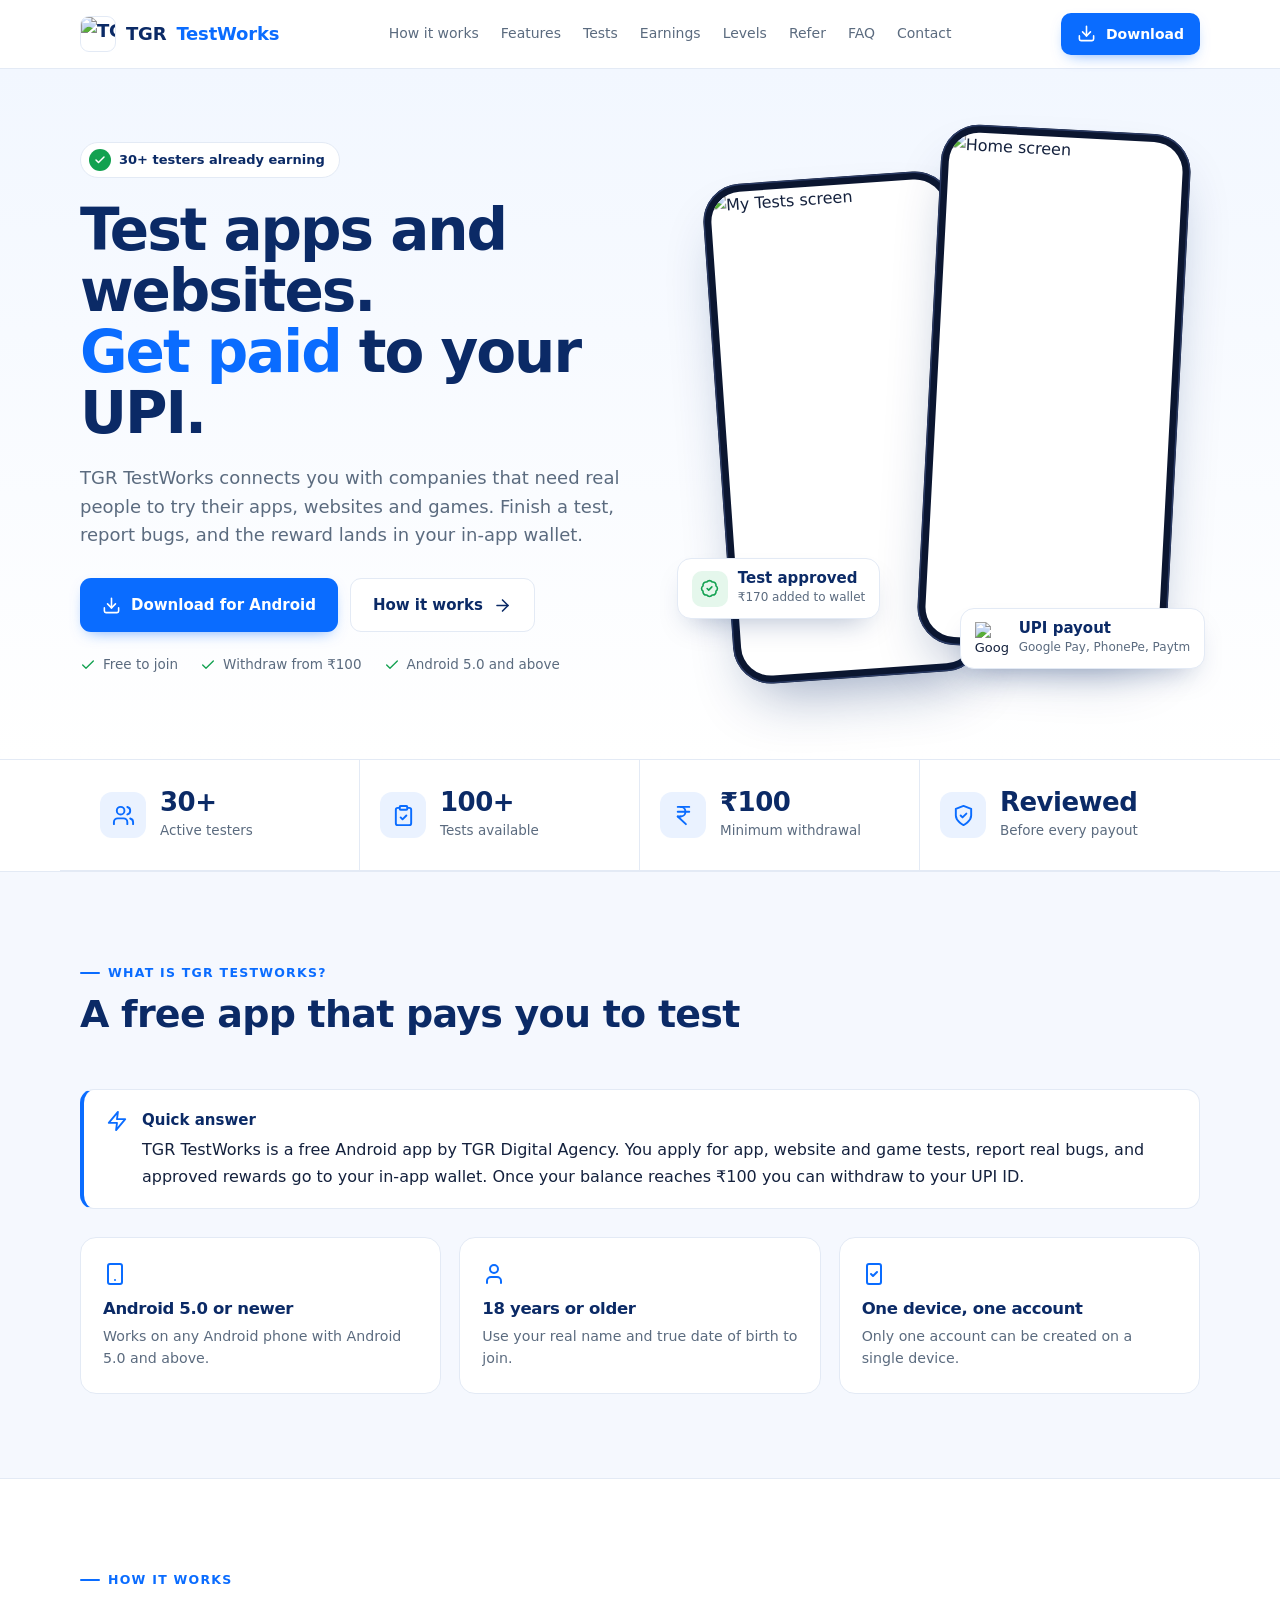
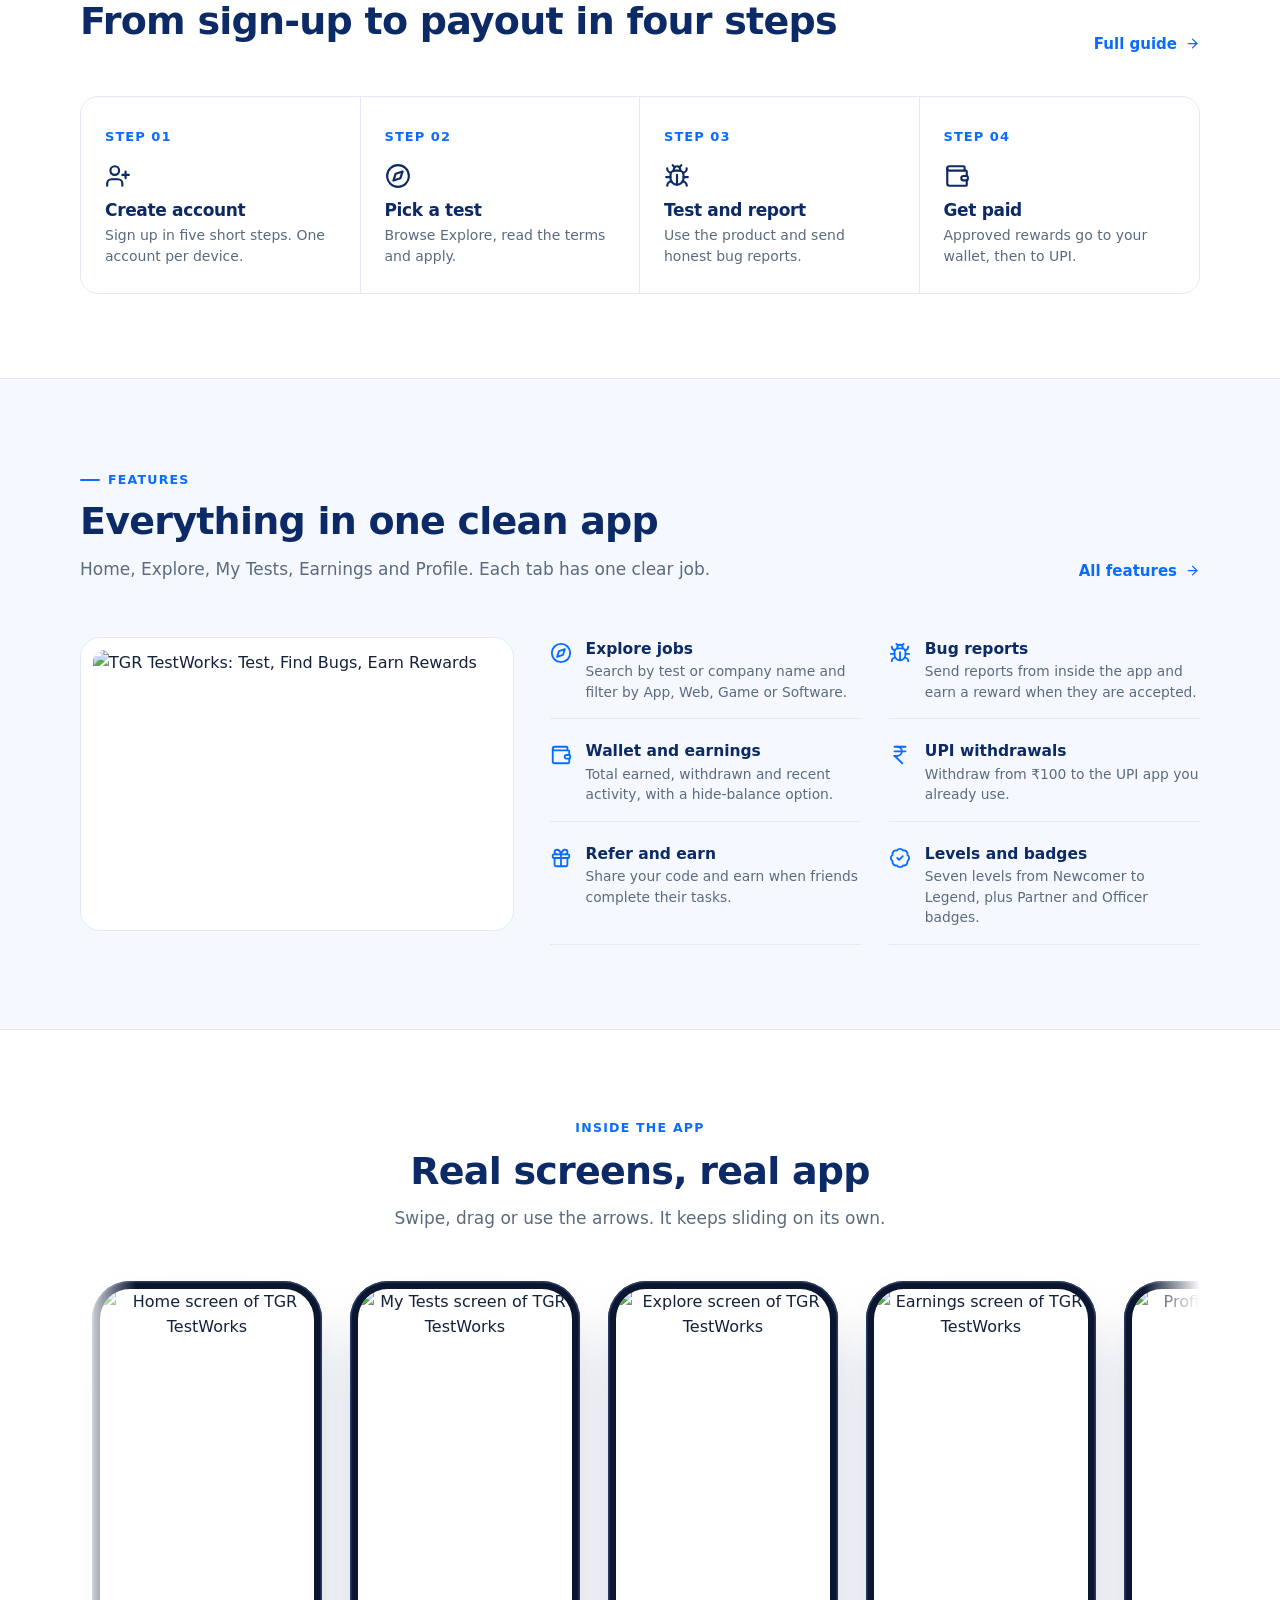
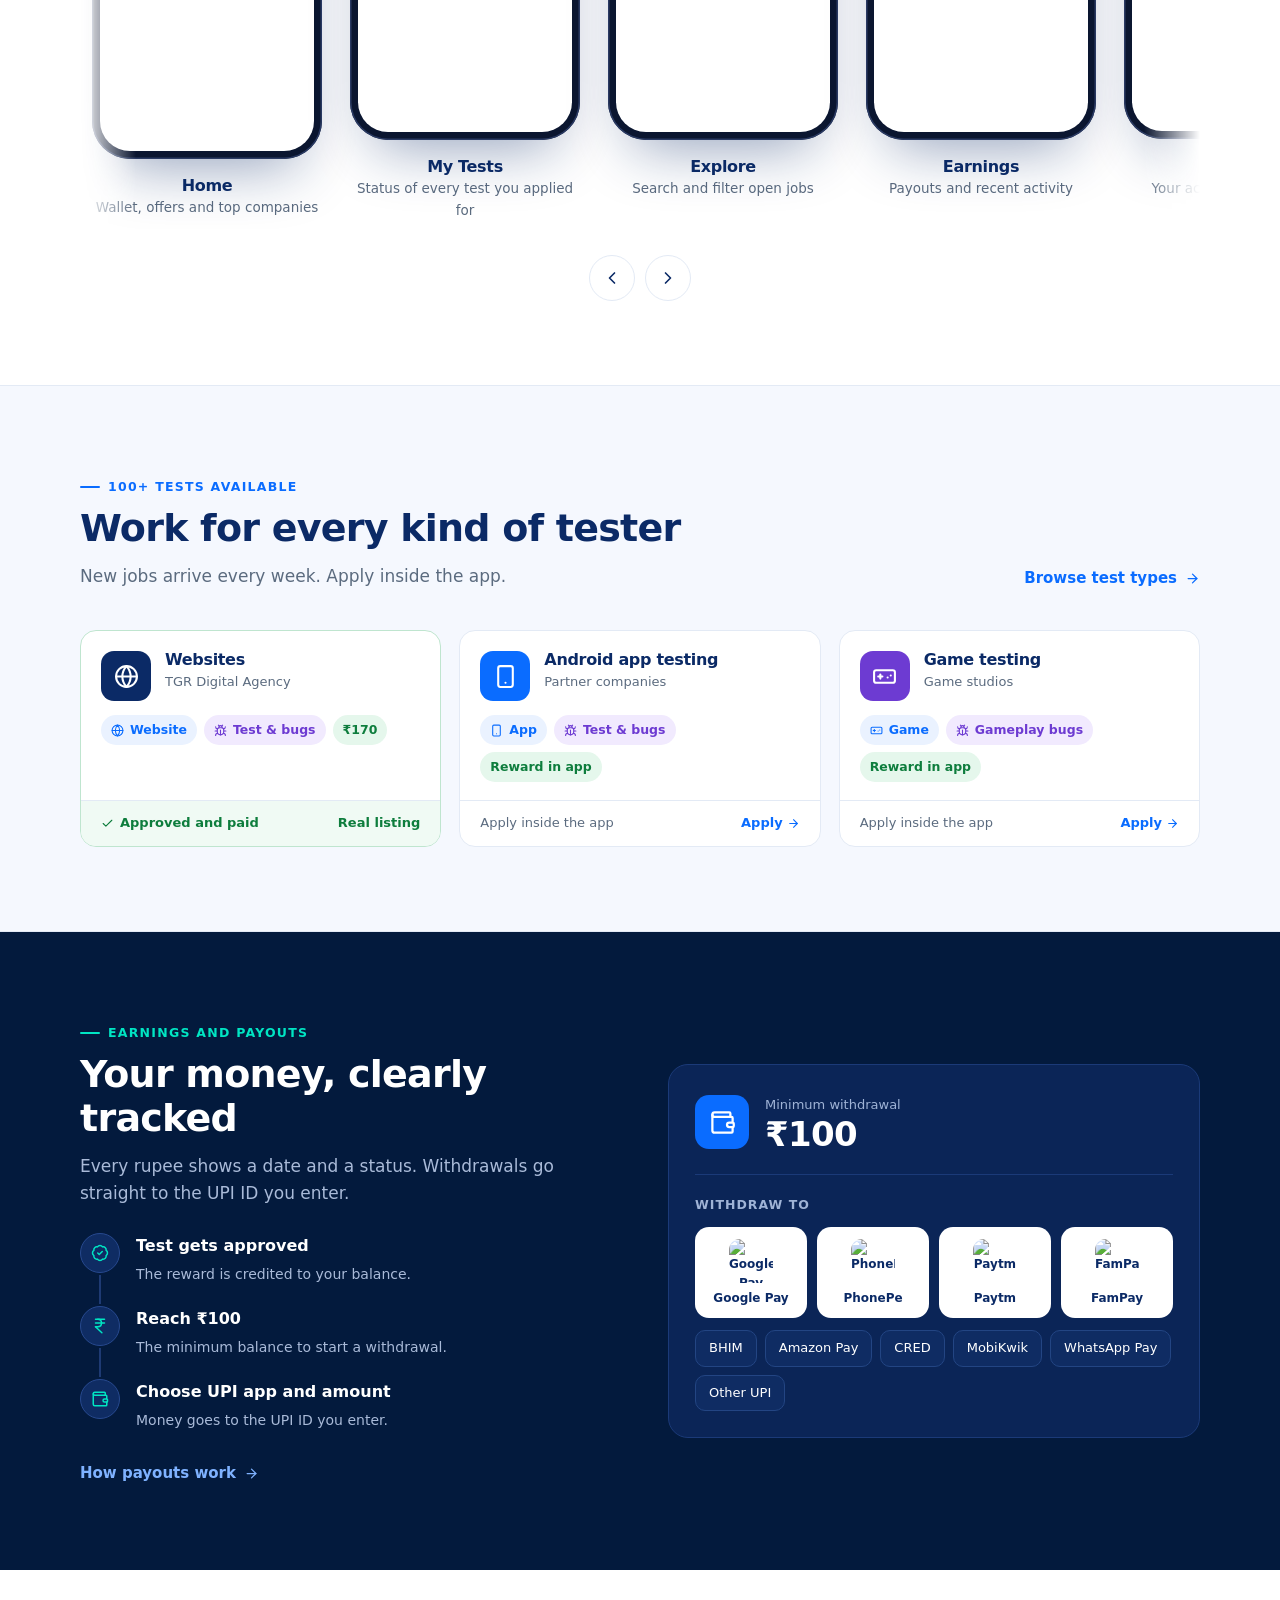
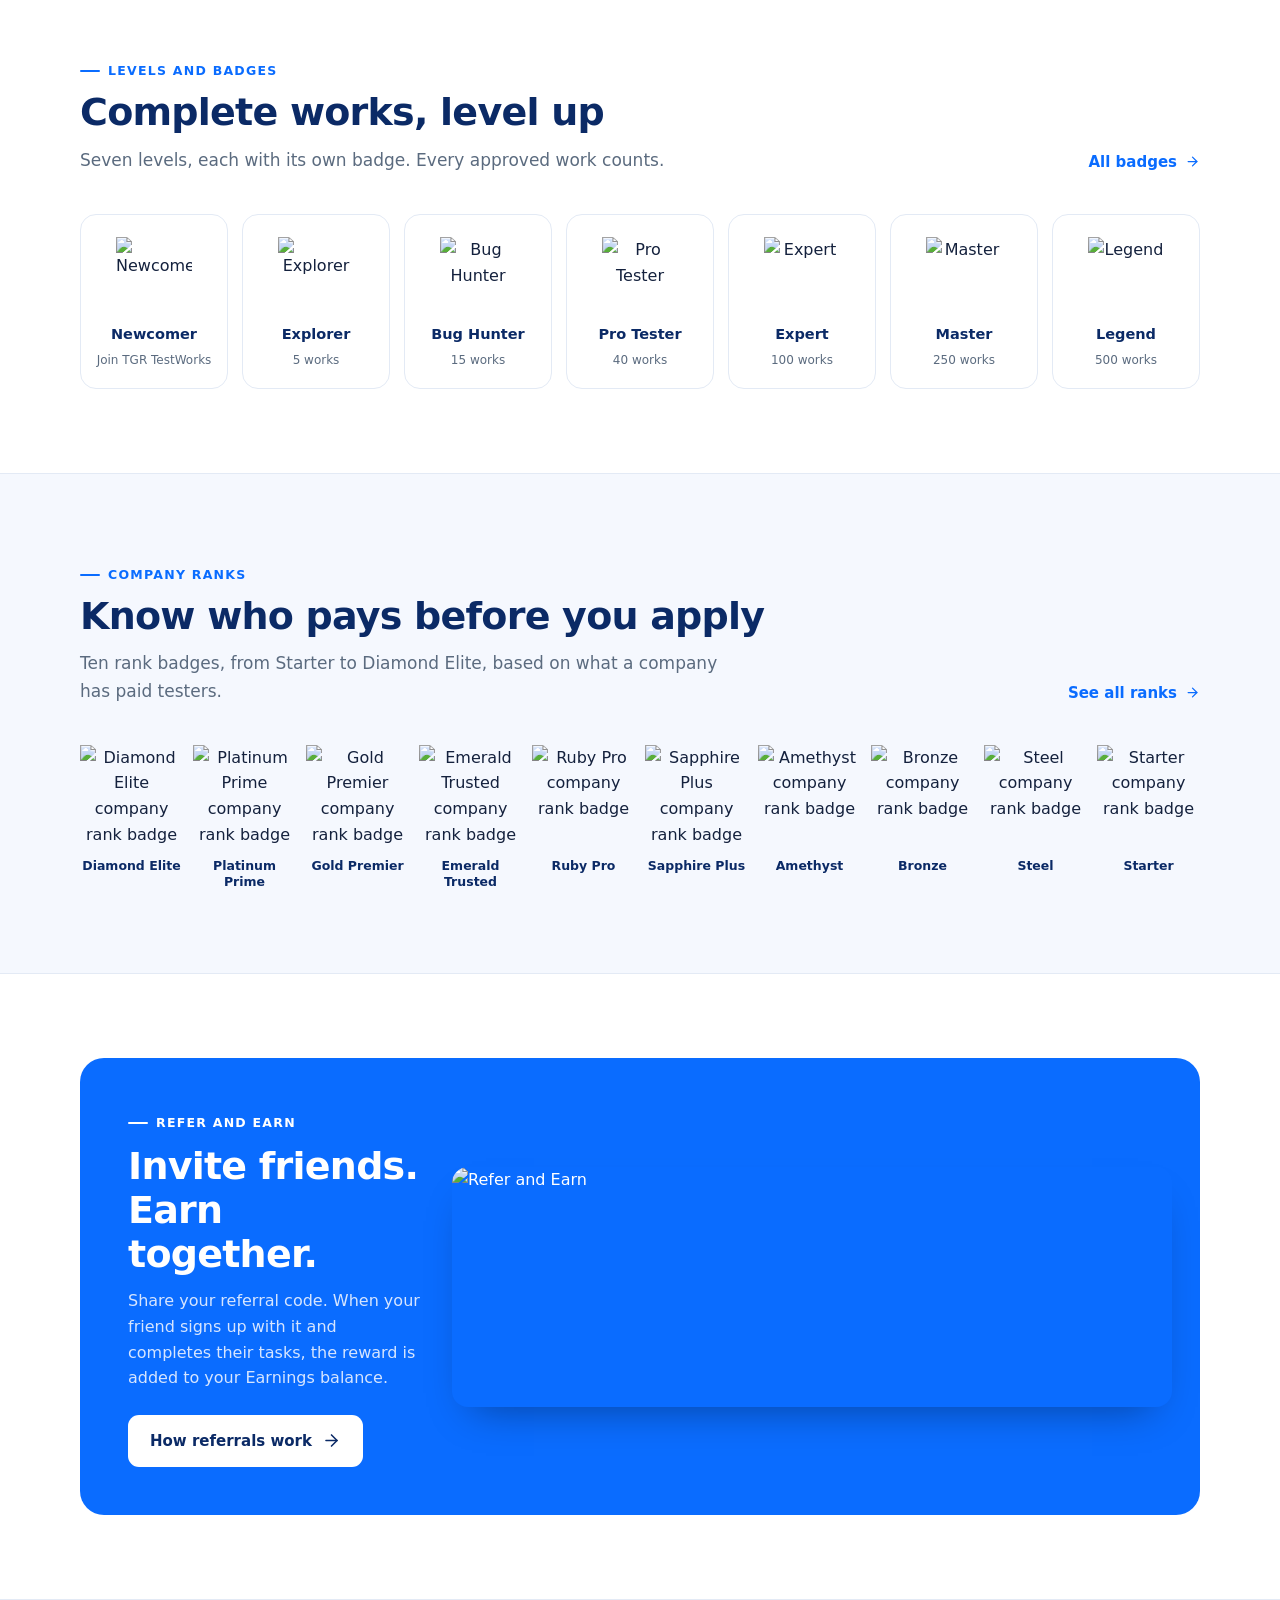
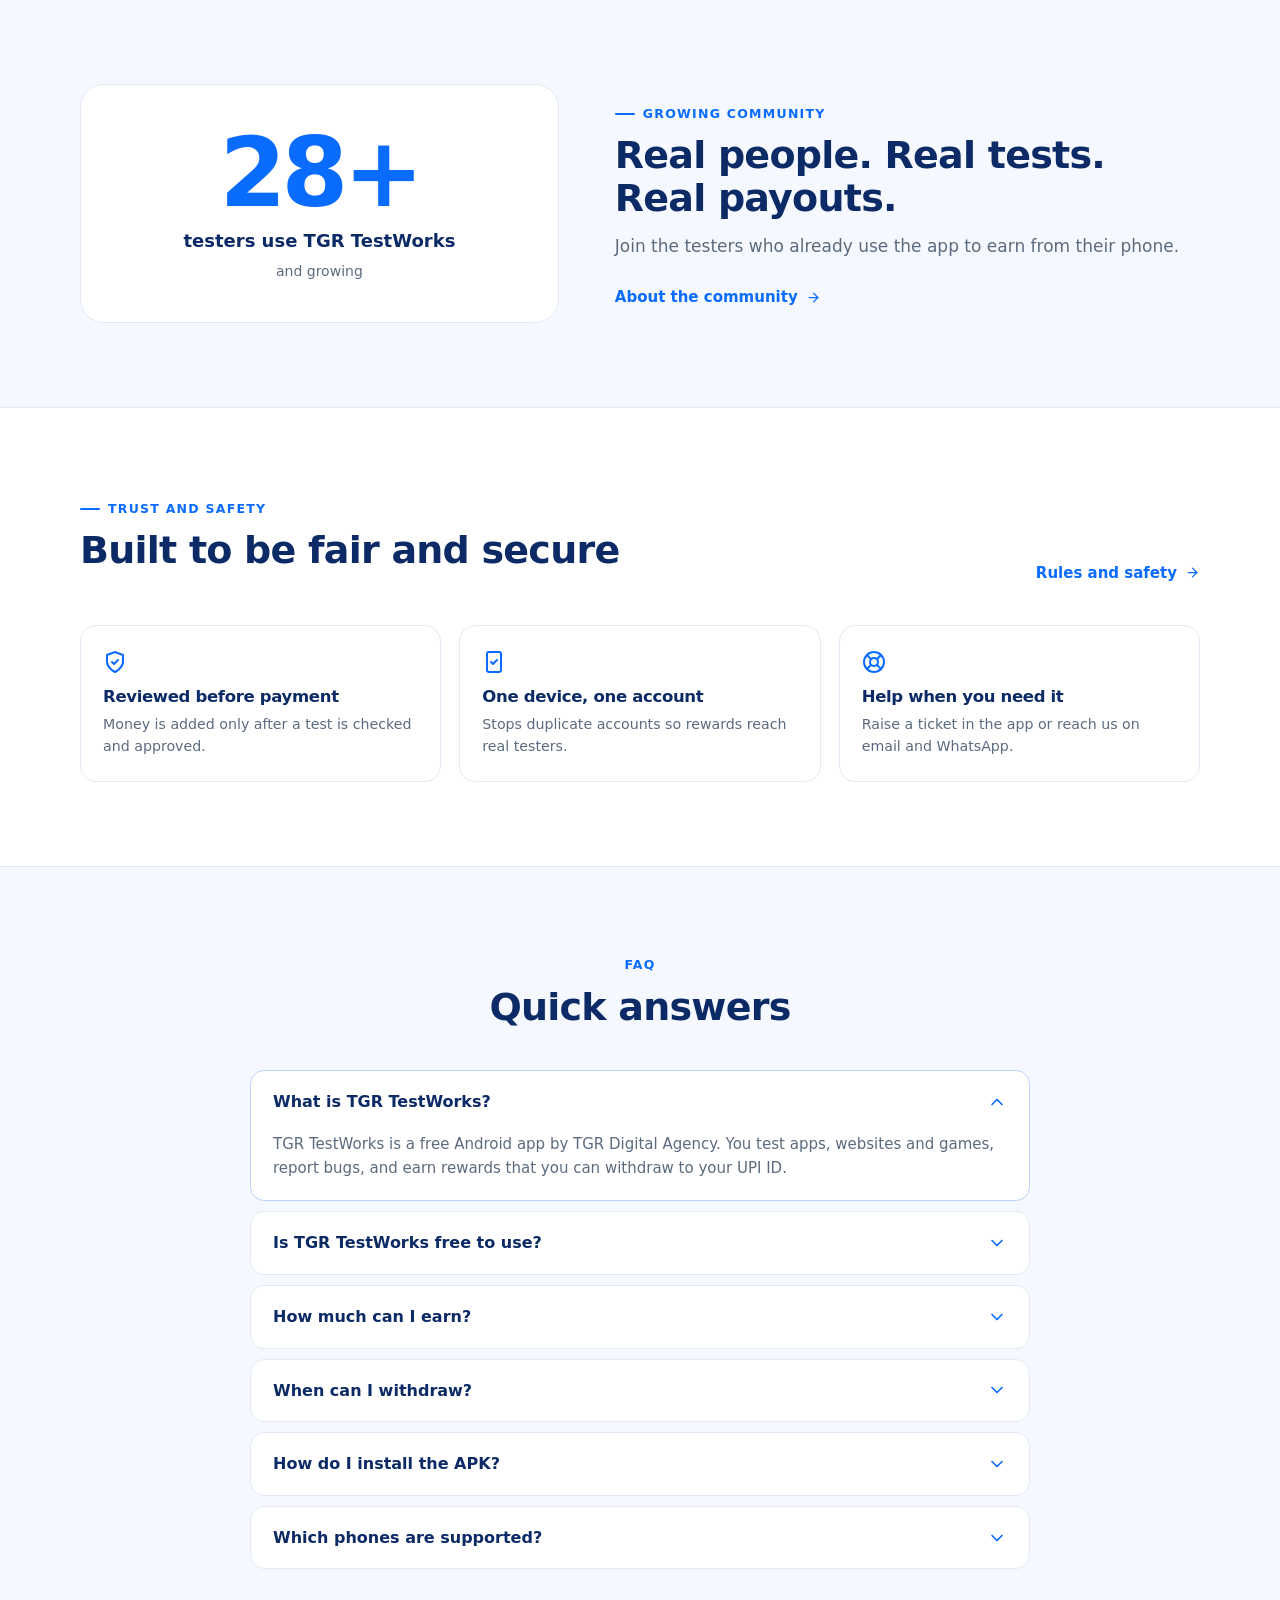
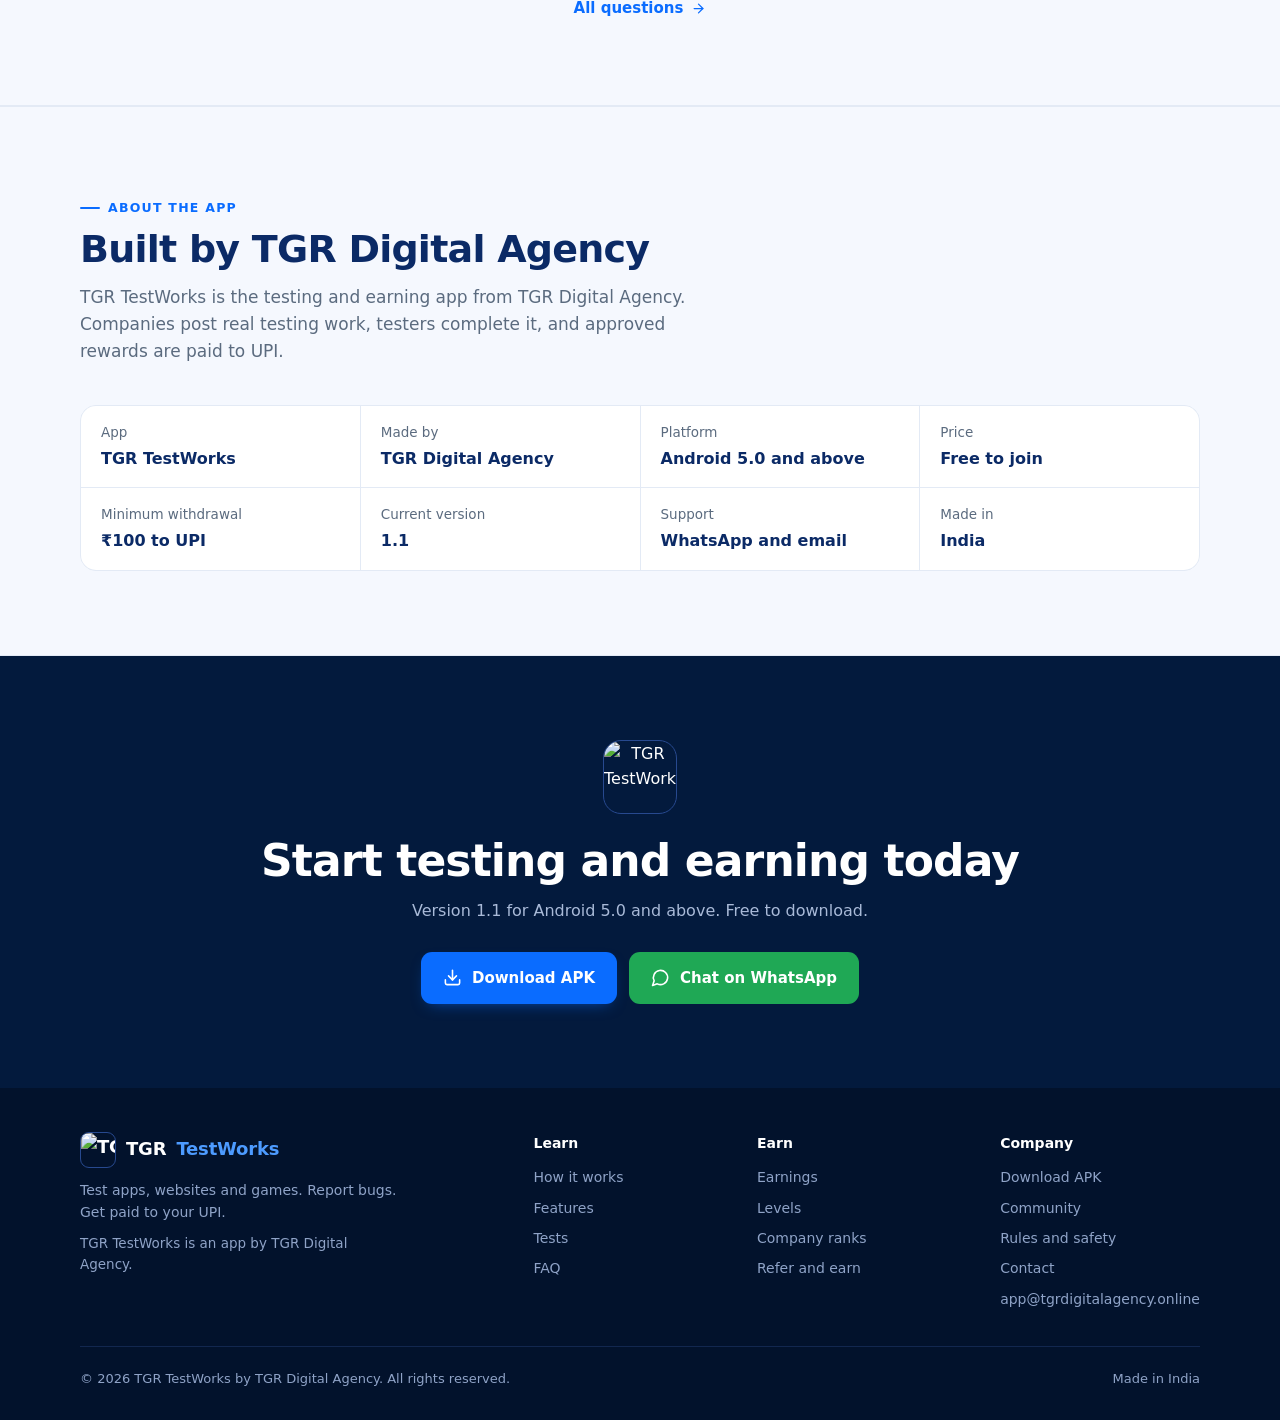
==== commit 60e26288: "Add files via upload" ====
--- a/index.html
+++ b/index.html
@@ -40,11 +40,11 @@
 <meta name="twitter:description" content="TGR TestWorks by TGR Digital Agency is a free Android earning app. Test apps, websites and games, report bugs and withdraw rewards to UPI from ₹100.">
 <meta name="twitter:image" content="https://tgrdigitalagency.online/assets/img/og-home.jpg">
 <meta name="twitter:image:alt" content="TGR TestWorks free app testing and earning app for Android">
-<link rel="icon" href="favicon.ico" sizes="any">
-<link rel="icon" type="image/png" sizes="32x32" href="favicon-32x32.png">
-<link rel="icon" type="image/png" sizes="16x16" href="favicon-16x16.png">
-<link rel="apple-touch-icon" sizes="180x180" href="apple-touch-icon.png">
-<link rel="manifest" href="site.webmanifest">
+<link rel="icon" href="/favicon.ico" sizes="any">
+<link rel="icon" type="image/png" sizes="32x32" href="/favicon-32x32.png">
+<link rel="icon" type="image/png" sizes="16x16" href="/favicon-16x16.png">
+<link rel="apple-touch-icon" sizes="180x180" href="/apple-touch-icon.png">
+<link rel="manifest" href="/site.webmanifest">
 <link rel="sitemap" type="application/xml" title="Sitemap" href="sitemap.xml">
 <link rel="alternate" type="text/plain" title="LLM site summary" href="llms.txt">
 <link rel="preconnect" href="https://fonts.googleapis.com">
@@ -413,7 +413,7 @@
  <symbol id="i-history" viewBox="0 0 24 24"><path d="M3 12a9 9 0 1 0 9-9 9.75 9.75 0 0 0-6.74 2.74L3 8"/><path d="M3 3v5h5"/><path d="M12 7v5l4 2"/></symbol>
  <symbol id="i-user" viewBox="0 0 24 24"><path d="M19 21v-2a4 4 0 0 0-4-4H9a4 4 0 0 0-4 4v2"/><circle cx="12" cy="7" r="4"/></symbol>
 <symbol id="i-up" viewBox="0 0 24 24"><path d="m18 15-6-6-6 6"/></symbol></svg>
-<header><div class="wrap nav"><a href="index.html" class="brand" aria-label="TGR TestWorks home"><img src="assets/img/icon.png" alt="TGR TestWorks logo" width="128" height="128" fetchpriority="high"> TGR <span>TestWorks</span></a><nav class="links" id="links" aria-label="Main"><a href="how-it-works.html">How it works</a><a href="features.html">Features</a><a href="tests.html">Tests</a><a href="earnings.html">Earnings</a><a href="levels.html">Levels</a><a href="refer-and-earn.html">Refer</a><a href="faq.html">FAQ</a><a href="contact.html">Contact</a></nav><a class="btn btn-primary" href="download.html"><svg class="ico" aria-hidden="true"><use href="#i-download"/></svg> Download</a><button class="burger" id="burger" aria-label="Menu" aria-expanded="false"><svg class="ico" aria-hidden="true"><use href="#i-menu"/></svg></button></div></header>
+<header><div class="wrap nav"><a href="index.html" class="brand" aria-label="TGR TestWorks home"><img src="/assets/img/icon.webp" alt="TGR TestWorks logo" width="128" height="128" fetchpriority="high"> TGR <span>TestWorks</span></a><nav class="links" id="links" aria-label="Main"><a href="how-it-works.html">How it works</a><a href="features.html">Features</a><a href="tests.html">Tests</a><a href="earnings.html">Earnings</a><a href="levels.html">Levels</a><a href="refer-and-earn.html">Refer</a><a href="faq.html">FAQ</a><a href="contact.html">Contact</a></nav><a class="btn btn-primary" href="download.html"><svg class="ico" aria-hidden="true"><use href="#i-download"/></svg> Download</a><button class="burger" id="burger" aria-label="Menu" aria-expanded="false"><svg class="ico" aria-hidden="true"><use href="#i-menu"/></svg></button></div></header>
 <main id="content">
 
 <section class="hero" id="top">
@@ -429,10 +429,10 @@
    <div class="meta"><span><svg class="ico"><use href="#i-check"/></svg>Free to join</span><span><svg class="ico"><use href="#i-check"/></svg>Withdraw from ₹100</span><span><svg class="ico"><use href="#i-check"/></svg>Android 5.0 and above</span></div>
   </div>
   <div class="hero-art">
-   <div class="phone a"><img src="assets/img/tests.webp" alt="My Tests screen" width="420" height="870" fetchpriority="high"></div>
-   <div class="phone b"><img src="assets/img/home.webp" alt="Home screen" width="420" height="907" fetchpriority="high"></div>
+   <div class="phone a"><img src="/assets/img/tests.webp" alt="My Tests screen" width="420" height="870" fetchpriority="high"></div>
+   <div class="phone b"><img src="/assets/img/home.webp" alt="Home screen" width="420" height="907" fetchpriority="high"></div>
    <div class="float f1"><span class="ic"><svg class="ico"><use href="#i-badge"/></svg></span><div><b>Test approved</b><small>₹170 added to wallet</small></div></div>
-   <div class="float f2"><img src="assets/img/upi_gpay.webp" alt="Google Pay" width="96" height="96" loading="lazy" decoding="async"><div><b>UPI payout</b><small>Google Pay, PhonePe, Paytm</small></div></div>
+   <div class="float f2"><img src="/assets/img/upi_gpay.webp" alt="Google Pay" width="96" height="96" loading="lazy" decoding="async"><div><b>UPI payout</b><small>Google Pay, PhonePe, Paytm</small></div></div>
   </div>
  </div>
 </section>
@@ -464,7 +464,7 @@
  <div class="wrap">
   <div class="head reveal"><div><span class="eyebrow">Features</span><h2>Everything in one clean app</h2><p class="lead">Home, Explore, My Tests, Earnings and Profile. Each tab has one clear job.</p></div><a class="more" href="features.html">All features<svg class="ico"><use href="#i-arrow"/></svg></a></div>
   <div class="feat-split">
-   <div class="feat-art reveal"><img src="assets/img/banner1.webp" alt="TGR TestWorks: Test, Find Bugs, Earn Rewards" width="640" height="421" loading="lazy" decoding="async"></div>
+   <div class="feat-art reveal"><img src="/assets/img/banner1.webp" alt="TGR TestWorks: Test, Find Bugs, Earn Rewards" width="640" height="421" loading="lazy" decoding="async"></div>
    <div class="flist reveal" id="featMini"><div class="fi"><svg class="ico" aria-hidden="true"><use href="#i-compass"/></svg><div><b>Explore jobs</b><span>Search by test or company name and filter by App, Web, Game or Software.</span></div></div><div class="fi"><svg class="ico" aria-hidden="true"><use href="#i-bug"/></svg><div><b>Bug reports</b><span>Send reports from inside the app and earn a reward when they are accepted.</span></div></div><div class="fi"><svg class="ico" aria-hidden="true"><use href="#i-wallet"/></svg><div><b>Wallet and earnings</b><span>Total earned, withdrawn and recent activity, with a hide-balance option.</span></div></div><div class="fi"><svg class="ico" aria-hidden="true"><use href="#i-rupee"/></svg><div><b>UPI withdrawals</b><span>Withdraw from ₹100 to the UPI app you already use.</span></div></div><div class="fi"><svg class="ico" aria-hidden="true"><use href="#i-gift"/></svg><div><b>Refer and earn</b><span>Share your code and earn when friends complete their tasks.</span></div></div><div class="fi"><svg class="ico" aria-hidden="true"><use href="#i-badge"/></svg><div><b>Levels and badges</b><span>Seven levels from Newcomer to Legend, plus Partner and Officer badges.</span></div></div></div>
   </div>
  </div>
@@ -474,7 +474,7 @@
  <div class="wrap">
   <div class="head center reveal"><span class="eyebrow">Inside the app</span><h2>Real screens, real app</h2><p class="lead">Swipe, drag or use the arrows. It keeps sliding on its own.</p></div>
   <div class="slider-wrap">
-   <div class="slider" id="slider"><div class="strack" id="strack"><div class="slide"><div class="phone"><img src="assets/img/home.webp" alt="Home screen of TGR TestWorks" width="420" height="907" loading="lazy" decoding="async"></div><h3>Home</h3><p>Wallet, offers and top companies</p></div><div class="slide"><div class="phone"><img src="assets/img/tests.webp" alt="My Tests screen of TGR TestWorks" width="420" height="870" loading="lazy" decoding="async"></div><h3>My Tests</h3><p>Status of every test you applied for</p></div><div class="slide"><div class="phone"><img src="assets/img/explore.webp" alt="Explore screen of TGR TestWorks" width="420" height="870" loading="lazy" decoding="async"></div><h3>Explore</h3><p>Search and filter open jobs</p></div><div class="slide"><div class="phone"><img src="assets/img/earn.webp" alt="Earnings screen of TGR TestWorks" width="420" height="870" loading="lazy" decoding="async"></div><h3>Earnings</h3><p>Payouts and recent activity</p></div><div class="slide"><div class="phone"><img src="assets/img/profile.webp" alt="Profile screen of TGR TestWorks" width="420" height="869" loading="lazy" decoding="async"></div><h3>Profile</h3><p>Your account and security</p></div><div class="slide"><div class="phone"><img src="assets/img/minw.webp" alt="Withdraw screen of TGR TestWorks" width="420" height="893" loading="lazy" decoding="async"></div><h3>Withdraw</h3><p>Minimum withdrawal is ₹100</p></div><div class="slide"><div class="phone"><img src="assets/img/splash.webp" alt="Welcome screen of TGR TestWorks" width="420" height="886" loading="lazy" decoding="async"></div><h3>Welcome</h3><p>A clean, quick start</p></div></div></div>
+   <div class="slider" id="slider"><div class="strack" id="strack"><div class="slide"><div class="phone"><img src="/assets/img/home.webp" alt="Home screen of TGR TestWorks" width="420" height="907" loading="lazy" decoding="async"></div><h3>Home</h3><p>Wallet, offers and top companies</p></div><div class="slide"><div class="phone"><img src="/assets/img/tests.webp" alt="My Tests screen of TGR TestWorks" width="420" height="870" loading="lazy" decoding="async"></div><h3>My Tests</h3><p>Status of every test you applied for</p></div><div class="slide"><div class="phone"><img src="/assets/img/explore.webp" alt="Explore screen of TGR TestWorks" width="420" height="870" loading="lazy" decoding="async"></div><h3>Explore</h3><p>Search and filter open jobs</p></div><div class="slide"><div class="phone"><img src="/assets/img/earn.webp" alt="Earnings screen of TGR TestWorks" width="420" height="870" loading="lazy" decoding="async"></div><h3>Earnings</h3><p>Payouts and recent activity</p></div><div class="slide"><div class="phone"><img src="/assets/img/profile.webp" alt="Profile screen of TGR TestWorks" width="420" height="869" loading="lazy" decoding="async"></div><h3>Profile</h3><p>Your account and security</p></div><div class="slide"><div class="phone"><img src="/assets/img/minw.webp" alt="Withdraw screen of TGR TestWorks" width="420" height="893" loading="lazy" decoding="async"></div><h3>Withdraw</h3><p>Minimum withdrawal is ₹100</p></div><div class="slide"><div class="phone"><img src="/assets/img/splash.webp" alt="Welcome screen of TGR TestWorks" width="420" height="886" loading="lazy" decoding="async"></div><h3>Welcome</h3><p>A clean, quick start</p></div></div></div>
    <div class="arrows"><button class="arrow" id="prev" aria-label="Previous"><svg class="ico"><use href="#i-left"/></svg></button><button class="arrow" id="next" aria-label="Next"><svg class="ico"><use href="#i-right"/></svg></button></div>
   </div>
  </div>
@@ -503,7 +503,7 @@
   <div class="panel reveal">
    <div class="rule"><div class="rico"><svg class="ico"><use href="#i-wallet"/></svg></div><div><small>Minimum withdrawal</small><b>₹100</b></div></div>
    <div class="upi-title">Withdraw to</div>
-   <div class="upilogos"><div><img src="assets/img/upi_gpay.webp" alt="Google Pay" width="96" height="96" loading="lazy" decoding="async">Google Pay</div><div><img src="assets/img/upi_phonepe.webp" alt="PhonePe" width="96" height="96" loading="lazy" decoding="async">PhonePe</div><div><img src="assets/img/upi_paytm.webp" alt="Paytm" width="96" height="96" loading="lazy" decoding="async">Paytm</div><div><img src="assets/img/upi_fampay.webp" alt="FamPay" width="96" height="96" loading="lazy" decoding="async">FamPay</div></div>
+   <div class="upilogos"><div><img src="/assets/img/upi_gpay.webp" alt="Google Pay" width="96" height="96" loading="lazy" decoding="async">Google Pay</div><div><img src="/assets/img/upi_phonepe.webp" alt="PhonePe" width="96" height="96" loading="lazy" decoding="async">PhonePe</div><div><img src="/assets/img/upi_paytm.webp" alt="Paytm" width="96" height="96" loading="lazy" decoding="async">Paytm</div><div><img src="/assets/img/upi_fampay.webp" alt="FamPay" width="96" height="96" loading="lazy" decoding="async">FamPay</div></div>
    <div class="upis"><span>BHIM</span><span>Amazon Pay</span><span>CRED</span><span>MobiKwik</span><span>WhatsApp Pay</span><span>Other UPI</span></div>
   </div>
  </div>
@@ -512,14 +512,14 @@
 <section>
  <div class="wrap">
   <div class="head reveal"><div><span class="eyebrow">Levels and badges</span><h2>Complete works, level up</h2><p class="lead">Seven levels, each with its own badge. Every approved work counts.</p></div><a class="more" href="levels.html">All badges<svg class="ico"><use href="#i-arrow"/></svg></a></div>
-  <div class="bstrip reveal" id="lvMini"><div class="bcard"><img src="assets/img/bd_newcomer.webp" alt="Newcomer" width="200" height="200" loading="lazy" decoding="async"><b>Newcomer</b><small>Join TGR TestWorks</small></div><div class="bcard"><img src="assets/img/bd_explorer.webp" alt="Explorer" width="200" height="200" loading="lazy" decoding="async"><b>Explorer</b><small>5 works</small></div><div class="bcard"><img src="assets/img/bd_bughunter.webp" alt="Bug Hunter" width="200" height="200" loading="lazy" decoding="async"><b>Bug Hunter</b><small>15 works</small></div><div class="bcard"><img src="assets/img/bd_protester.webp" alt="Pro Tester" width="200" height="200" loading="lazy" decoding="async"><b>Pro Tester</b><small>40 works</small></div><div class="bcard"><img src="assets/img/bd_expert.webp" alt="Expert" width="200" height="200" loading="lazy" decoding="async"><b>Expert</b><small>100 works</small></div><div class="bcard"><img src="assets/img/bd_master.webp" alt="Master" width="200" height="200" loading="lazy" decoding="async"><b>Master</b><small>250 works</small></div><div class="bcard"><img src="assets/img/bd_legend.webp" alt="Legend" width="200" height="200" loading="lazy" decoding="async"><b>Legend</b><small>500 works</small></div></div>
+  <div class="bstrip reveal" id="lvMini"><div class="bcard"><img src="/assets/img/bd_newcomer.webp" alt="Newcomer" width="200" height="200" loading="lazy" decoding="async"><b>Newcomer</b><small>Join TGR TestWorks</small></div><div class="bcard"><img src="/assets/img/bd_explorer.webp" alt="Explorer" width="200" height="200" loading="lazy" decoding="async"><b>Explorer</b><small>5 works</small></div><div class="bcard"><img src="/assets/img/bd_bughunter.webp" alt="Bug Hunter" width="200" height="200" loading="lazy" decoding="async"><b>Bug Hunter</b><small>15 works</small></div><div class="bcard"><img src="/assets/img/bd_protester.webp" alt="Pro Tester" width="200" height="200" loading="lazy" decoding="async"><b>Pro Tester</b><small>40 works</small></div><div class="bcard"><img src="/assets/img/bd_expert.webp" alt="Expert" width="200" height="200" loading="lazy" decoding="async"><b>Expert</b><small>100 works</small></div><div class="bcard"><img src="/assets/img/bd_master.webp" alt="Master" width="200" height="200" loading="lazy" decoding="async"><b>Master</b><small>250 works</small></div><div class="bcard"><img src="/assets/img/bd_legend.webp" alt="Legend" width="200" height="200" loading="lazy" decoding="async"><b>Legend</b><small>500 works</small></div></div>
  </div>
 </section>
 
 <section class="bg-soft">
  <div class="wrap">
   <div class="head reveal"><div><span class="eyebrow">Company ranks</span><h2>Know who pays before you apply</h2><p class="lead">Ten rank badges, from Starter to Diamond Elite, based on what a company has paid testers.</p></div><a class="more" href="company-ranks.html">See all ranks<svg class="ico"><use href="#i-arrow"/></svg></a></div>
-  <div class="rstrip reveal" id="rkMini"><div class="rcard"><img src="assets/img/rk1.webp" alt="Diamond Elite company rank badge" width="240" height="250" loading="lazy" decoding="async"><b>Diamond Elite</b></div><div class="rcard"><img src="assets/img/rk2.webp" alt="Platinum Prime company rank badge" width="240" height="250" loading="lazy" decoding="async"><b>Platinum Prime</b></div><div class="rcard"><img src="assets/img/rk3.webp" alt="Gold Premier company rank badge" width="240" height="250" loading="lazy" decoding="async"><b>Gold Premier</b></div><div class="rcard"><img src="assets/img/rk4.webp" alt="Emerald Trusted company rank badge" width="240" height="250" loading="lazy" decoding="async"><b>Emerald Trusted</b></div><div class="rcard"><img src="assets/img/rk5.webp" alt="Ruby Pro company rank badge" width="240" height="250" loading="lazy" decoding="async"><b>Ruby Pro</b></div><div class="rcard"><img src="assets/img/rk6.webp" alt="Sapphire Plus company rank badge" width="240" height="250" loading="lazy" decoding="async"><b>Sapphire Plus</b></div><div class="rcard"><img src="assets/img/rk7.webp" alt="Amethyst company rank badge" width="240" height="250" loading="lazy" decoding="async"><b>Amethyst</b></div><div class="rcard"><img src="assets/img/rk8.webp" alt="Bronze company rank badge" width="240" height="250" loading="lazy" decoding="async"><b>Bronze</b></div><div class="rcard"><img src="assets/img/rk9.webp" alt="Steel company rank badge" width="240" height="250" loading="lazy" decoding="async"><b>Steel</b></div><div class="rcard"><img src="assets/img/rk10.webp" alt="Starter company rank badge" width="240" height="250" loading="lazy" decoding="async"><b>Starter</b></div></div>
+  <div class="rstrip reveal" id="rkMini"><div class="rcard"><img src="/assets/img/rk1.webp" alt="Diamond Elite company rank badge" width="240" height="250" loading="lazy" decoding="async"><b>Diamond Elite</b></div><div class="rcard"><img src="/assets/img/rk2.webp" alt="Platinum Prime company rank badge" width="240" height="250" loading="lazy" decoding="async"><b>Platinum Prime</b></div><div class="rcard"><img src="/assets/img/rk3.webp" alt="Gold Premier company rank badge" width="240" height="250" loading="lazy" decoding="async"><b>Gold Premier</b></div><div class="rcard"><img src="/assets/img/rk4.webp" alt="Emerald Trusted company rank badge" width="240" height="250" loading="lazy" decoding="async"><b>Emerald Trusted</b></div><div class="rcard"><img src="/assets/img/rk5.webp" alt="Ruby Pro company rank badge" width="240" height="250" loading="lazy" decoding="async"><b>Ruby Pro</b></div><div class="rcard"><img src="/assets/img/rk6.webp" alt="Sapphire Plus company rank badge" width="240" height="250" loading="lazy" decoding="async"><b>Sapphire Plus</b></div><div class="rcard"><img src="/assets/img/rk7.webp" alt="Amethyst company rank badge" width="240" height="250" loading="lazy" decoding="async"><b>Amethyst</b></div><div class="rcard"><img src="/assets/img/rk8.webp" alt="Bronze company rank badge" width="240" height="250" loading="lazy" decoding="async"><b>Bronze</b></div><div class="rcard"><img src="/assets/img/rk9.webp" alt="Steel company rank badge" width="240" height="250" loading="lazy" decoding="async"><b>Steel</b></div><div class="rcard"><img src="/assets/img/rk10.webp" alt="Starter company rank badge" width="240" height="250" loading="lazy" decoding="async"><b>Starter</b></div></div>
  </div>
 </section>
 
@@ -527,7 +527,7 @@
  <div class="wrap">
   <div class="refer reveal">
    <div class="txt"><span class="eyebrow">Refer and earn</span><h2>Invite friends. Earn together.</h2><p>Share your referral code. When your friend signs up with it and completes their tasks, the reward is added to your Earnings balance.</p><a class="btn btn-white" href="refer-and-earn.html">How referrals work<svg class="ico"><use href="#i-arrow"/></svg></a></div>
-   <div class="art"><img src="assets/img/refer.webp" alt="Refer and Earn" width="720" height="240" loading="lazy" decoding="async"></div>
+   <div class="art"><img src="/assets/img/refer.webp" alt="Refer and Earn" width="720" height="240" loading="lazy" decoding="async"></div>
   </div>
  </div>
 </section>
@@ -567,7 +567,7 @@
 
 <section id="download" class="final">
  <div class="wrap">
-  <img src="assets/img/icon.png" alt="TGR TestWorks" width="128" height="128" loading="lazy" decoding="async">
+  <img src="/assets/img/icon.webp" alt="TGR TestWorks" width="128" height="128" loading="lazy" decoding="async">
   <h2>Start testing and earning today</h2>
   <p>Version 1.1 for Android 5.0 and above. Free to download.</p>
   <div class="cta"><a class="btn btn-primary" id="apkBtn" href="app.apk" download><svg class="ico"><use href="#i-download"/></svg>Download APK</a><a class="btn btn-wa" href="https://wa.me/918941801033" target="_blank" rel="noopener"><svg class="ico"><use href="#i-chat"/></svg>Chat on WhatsApp</a></div>
@@ -575,7 +575,7 @@
 </section>
 
 </main>
-<footer><div class="wrap"><div class="fgrid"><div><a class="brand" href="index.html"><img src="assets/img/icon.png" alt="TGR TestWorks logo" width="128" height="128" loading="lazy" decoding="async"> TGR <span style="color:#4D9BFF">TestWorks</span></a><p>Test apps, websites and games. Report bugs. Get paid to your UPI.</p><p style="margin-top:10px;font-size:13.5px">TGR TestWorks is an app by TGR Digital Agency.</p></div><div class="col"><b>Learn</b><a href="how-it-works.html">How it works</a><a href="features.html">Features</a><a href="tests.html">Tests</a><a href="faq.html">FAQ</a></div><div class="col"><b>Earn</b><a href="earnings.html">Earnings</a><a href="levels.html">Levels</a><a href="company-ranks.html">Company ranks</a><a href="refer-and-earn.html">Refer and earn</a></div><div class="col"><b>Company</b><a href="download.html">Download APK</a><a href="community.html">Community</a><a href="rules-and-safety.html">Rules and safety</a><a href="contact.html">Contact</a><a href="mailto:app@tgrdigitalagency.online">app@tgrdigitalagency.online</a></div></div><div class="copy"><span>© <span id="yr">2026</span> TGR TestWorks by TGR Digital Agency. All rights reserved.</span><span>Made in India</span></div></div></footer>
+<footer><div class="wrap"><div class="fgrid"><div><a class="brand" href="index.html"><img src="/assets/img/icon.webp" alt="TGR TestWorks logo" width="128" height="128" loading="lazy" decoding="async"> TGR <span style="color:#4D9BFF">TestWorks</span></a><p>Test apps, websites and games. Report bugs. Get paid to your UPI.</p><p style="margin-top:10px;font-size:13.5px">TGR TestWorks is an app by TGR Digital Agency.</p></div><div class="col"><b>Learn</b><a href="how-it-works.html">How it works</a><a href="features.html">Features</a><a href="tests.html">Tests</a><a href="faq.html">FAQ</a></div><div class="col"><b>Earn</b><a href="earnings.html">Earnings</a><a href="levels.html">Levels</a><a href="company-ranks.html">Company ranks</a><a href="refer-and-earn.html">Refer and earn</a></div><div class="col"><b>Company</b><a href="download.html">Download APK</a><a href="community.html">Community</a><a href="rules-and-safety.html">Rules and safety</a><a href="contact.html">Contact</a><a href="mailto:app@tgrdigitalagency.online">app@tgrdigitalagency.online</a></div></div><div class="copy"><span>© <span id="yr">2026</span> TGR TestWorks by TGR Digital Agency. All rights reserved.</span><span>Made in India</span></div></div></footer>
 <div class="sticky" id="sticky"><a class="btn btn-primary" href="app.apk" download><svg class="ico" aria-hidden="true"><use href="#i-download"/></svg> Download App</a></div><button class="totop" id="totop" aria-label="Back to top"><svg class="ico" aria-hidden="true"><use href="#i-up"/></svg></button><script>
 (function(){
 'use strict';
